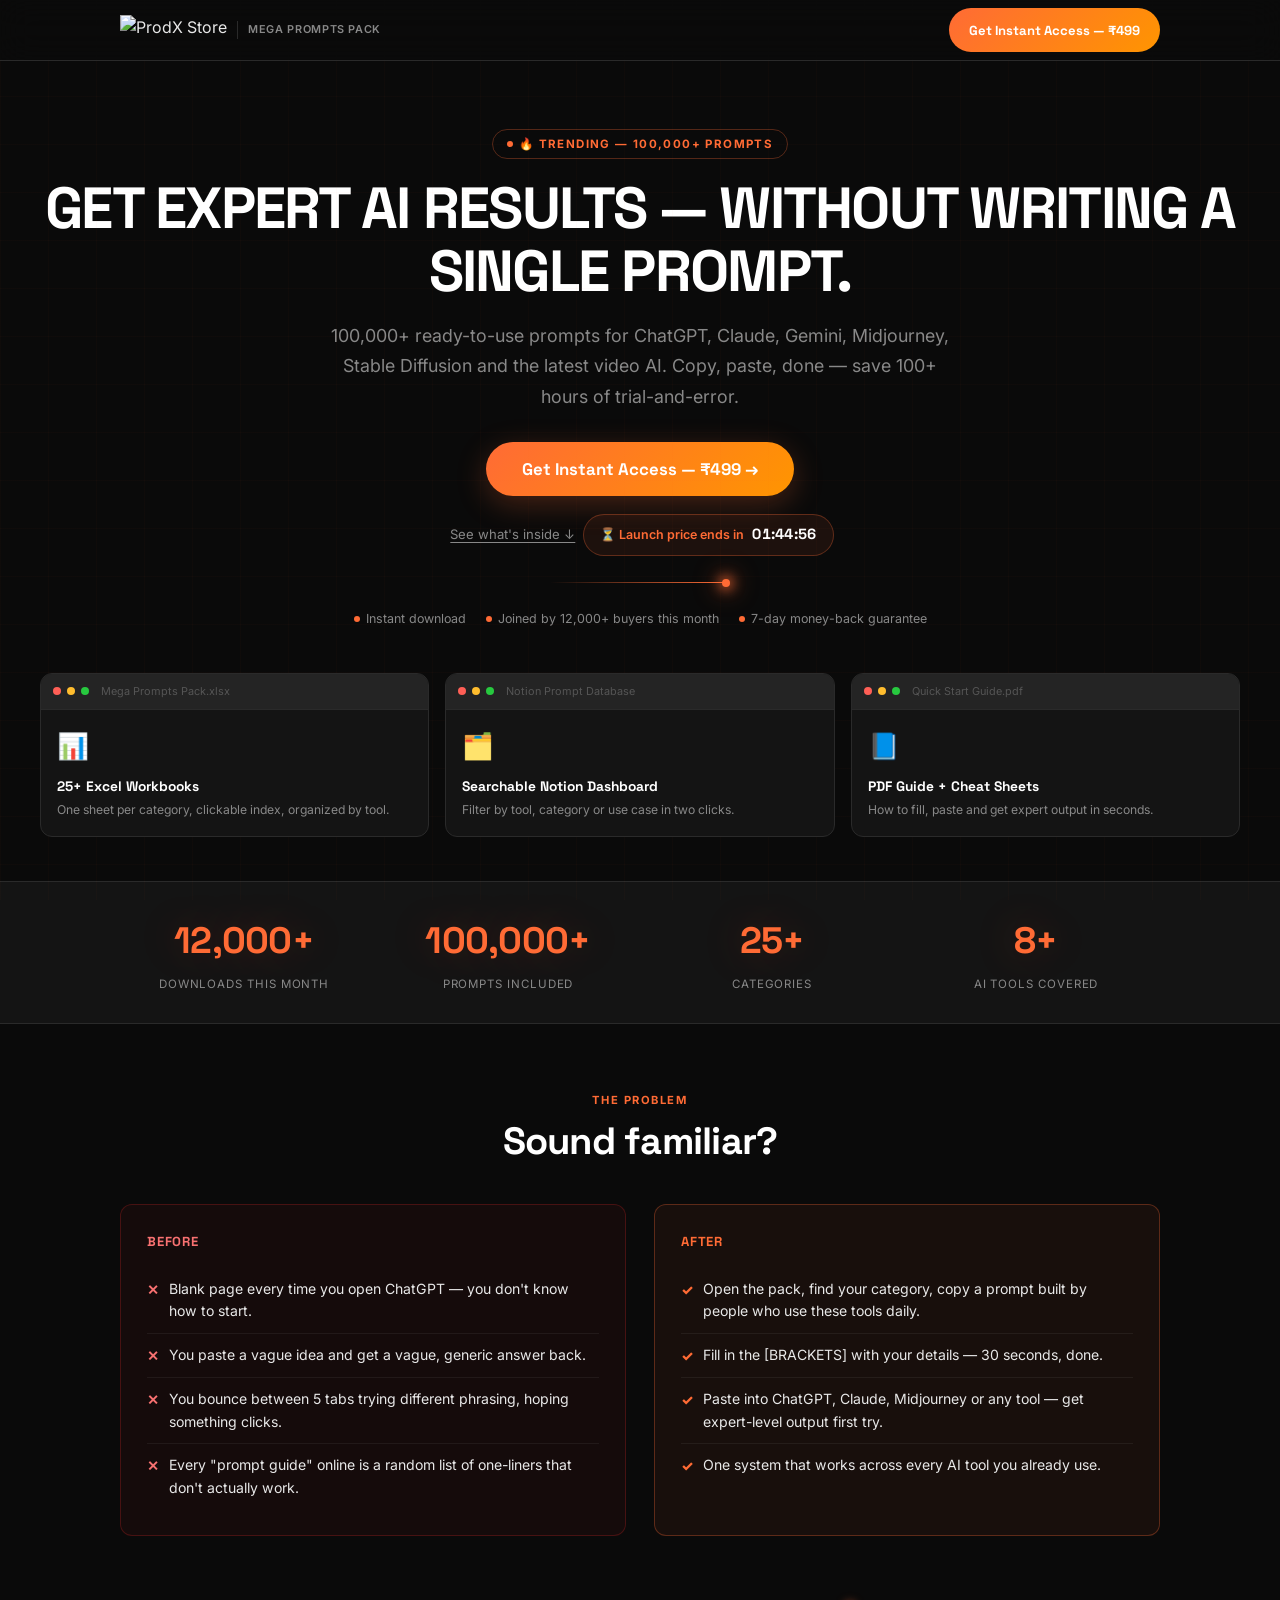
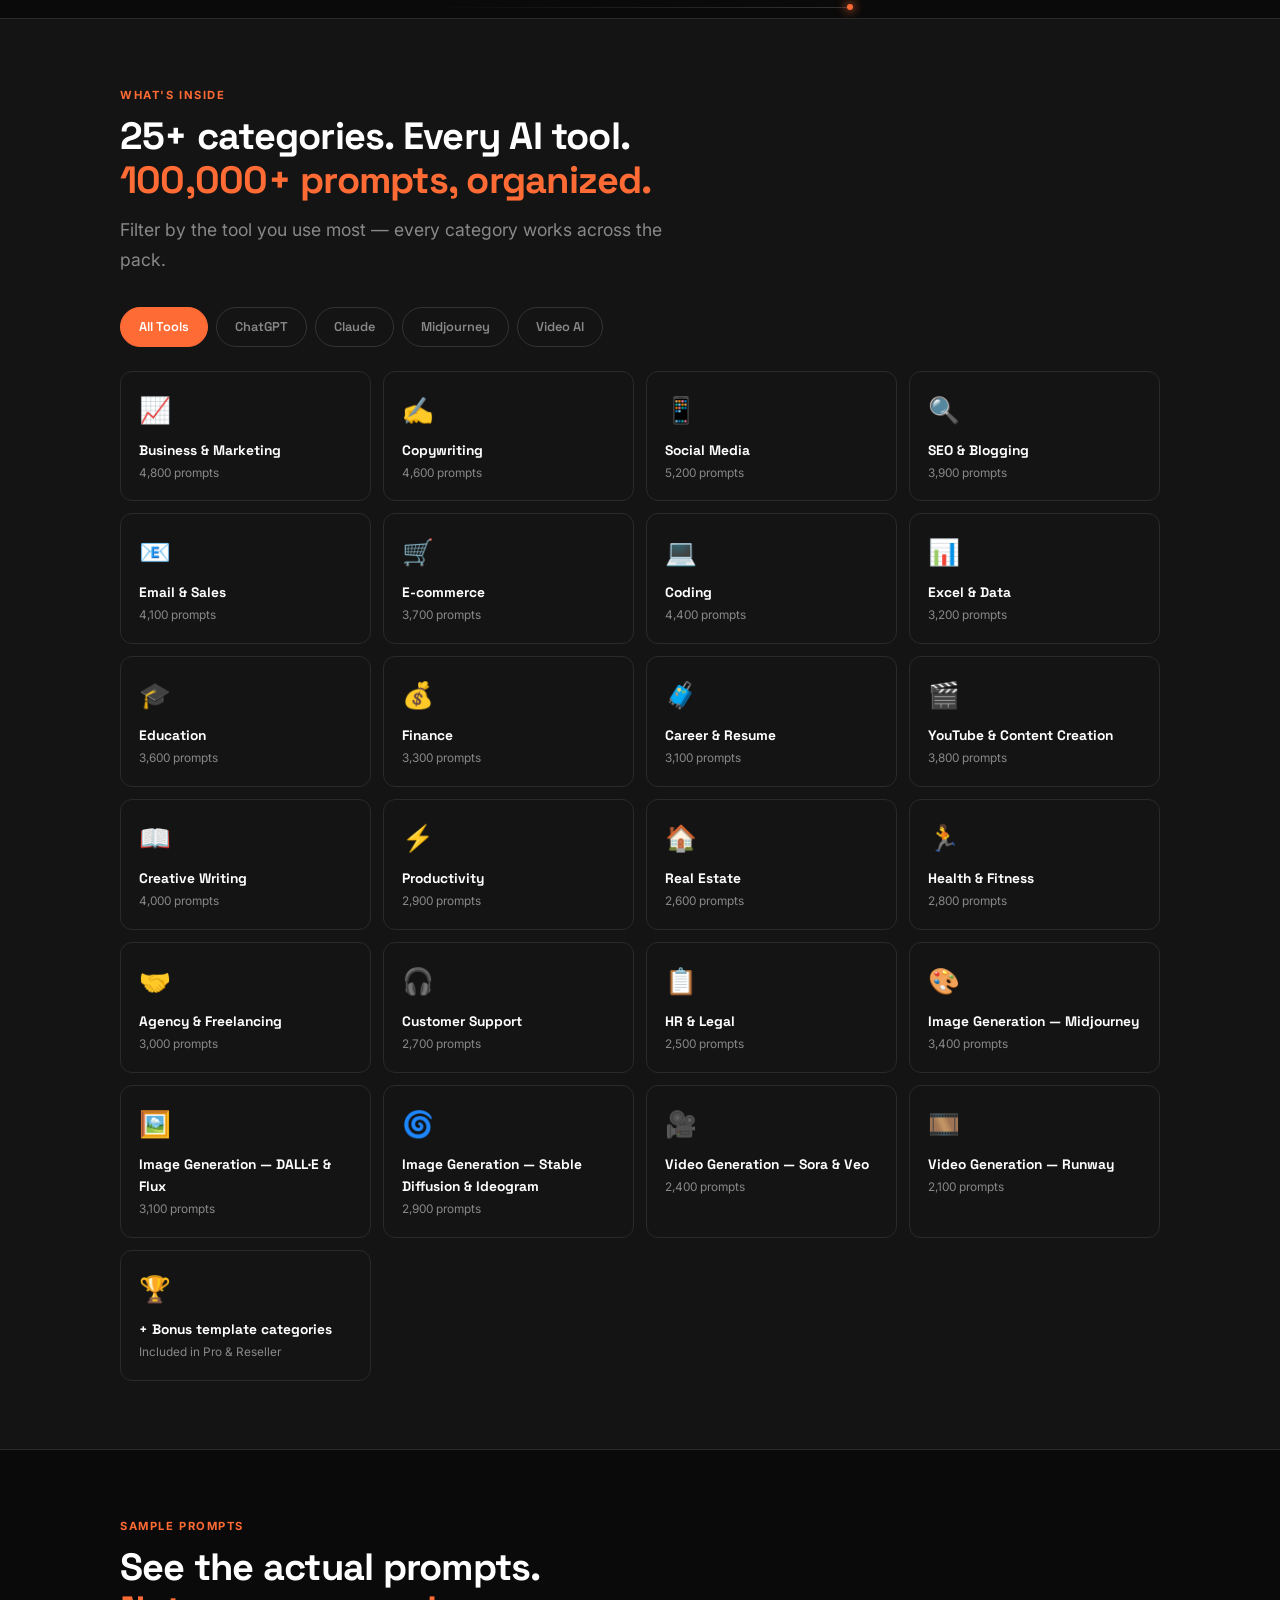
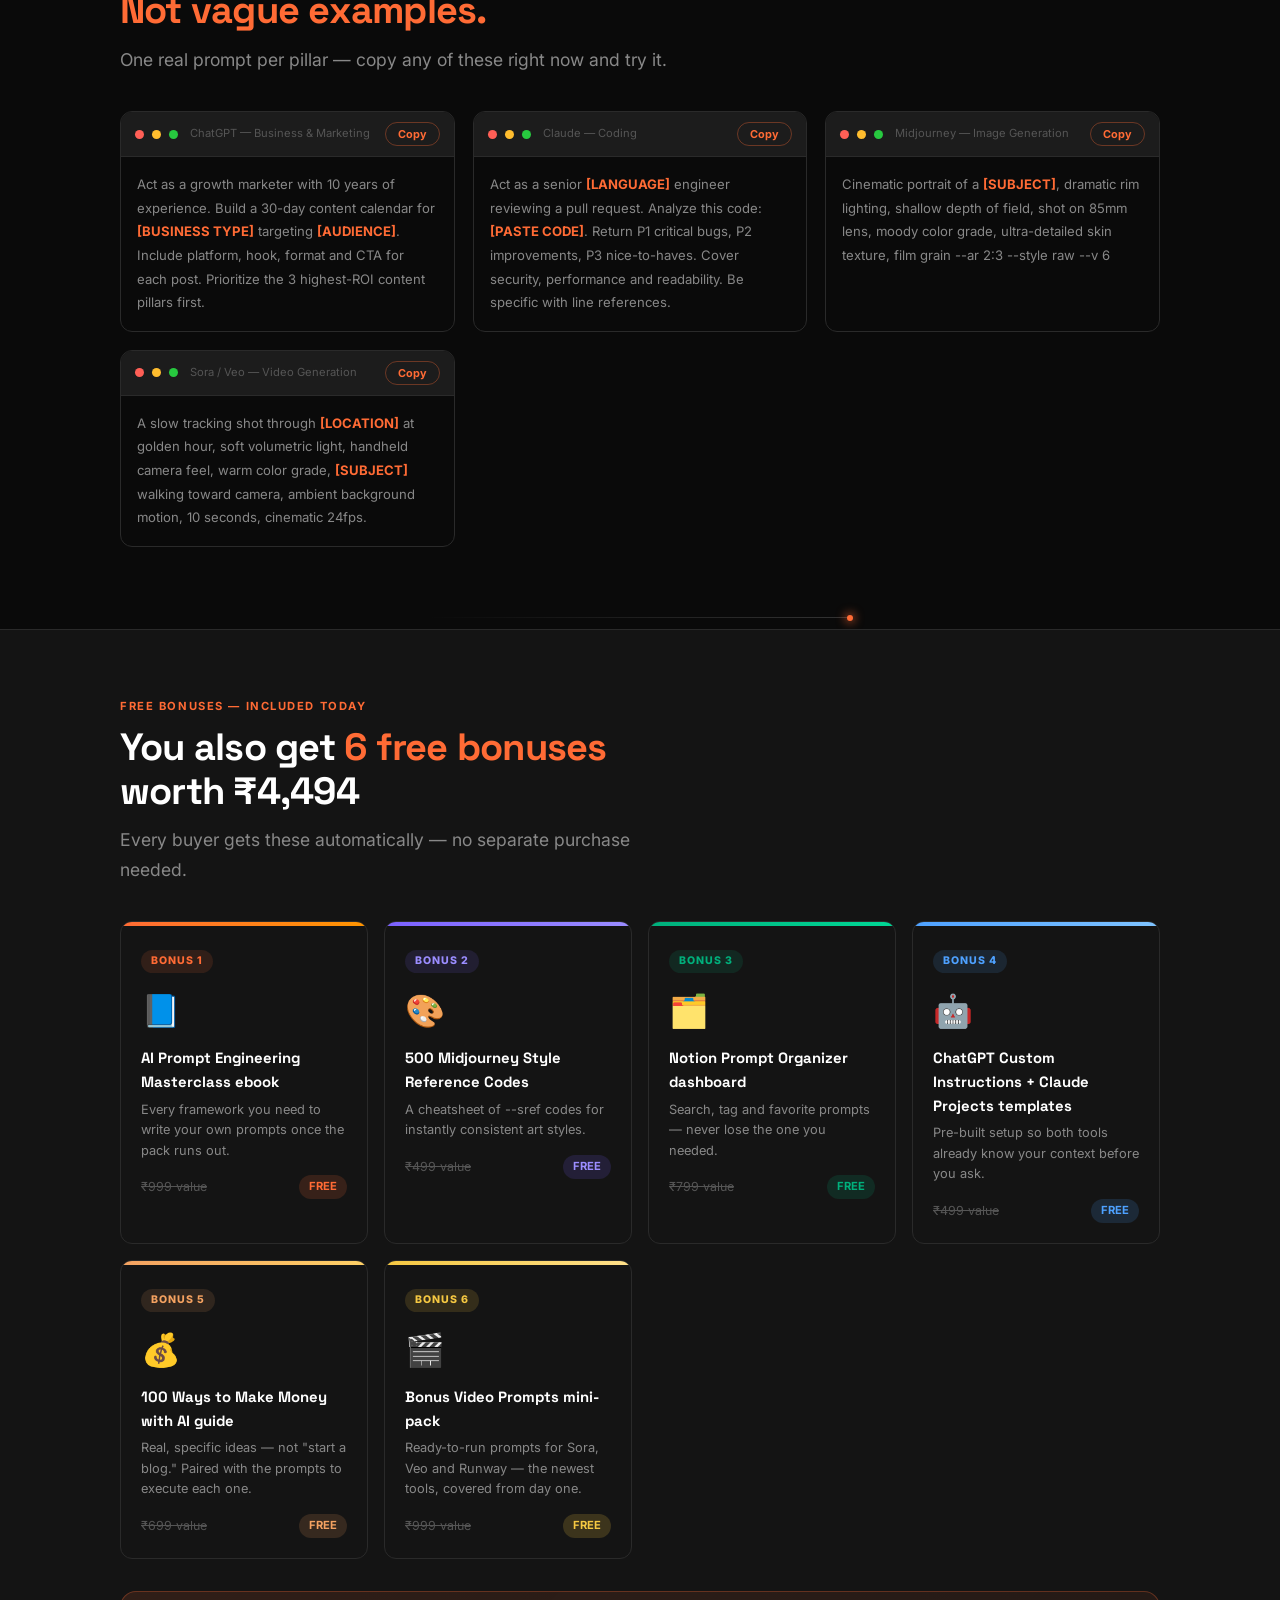
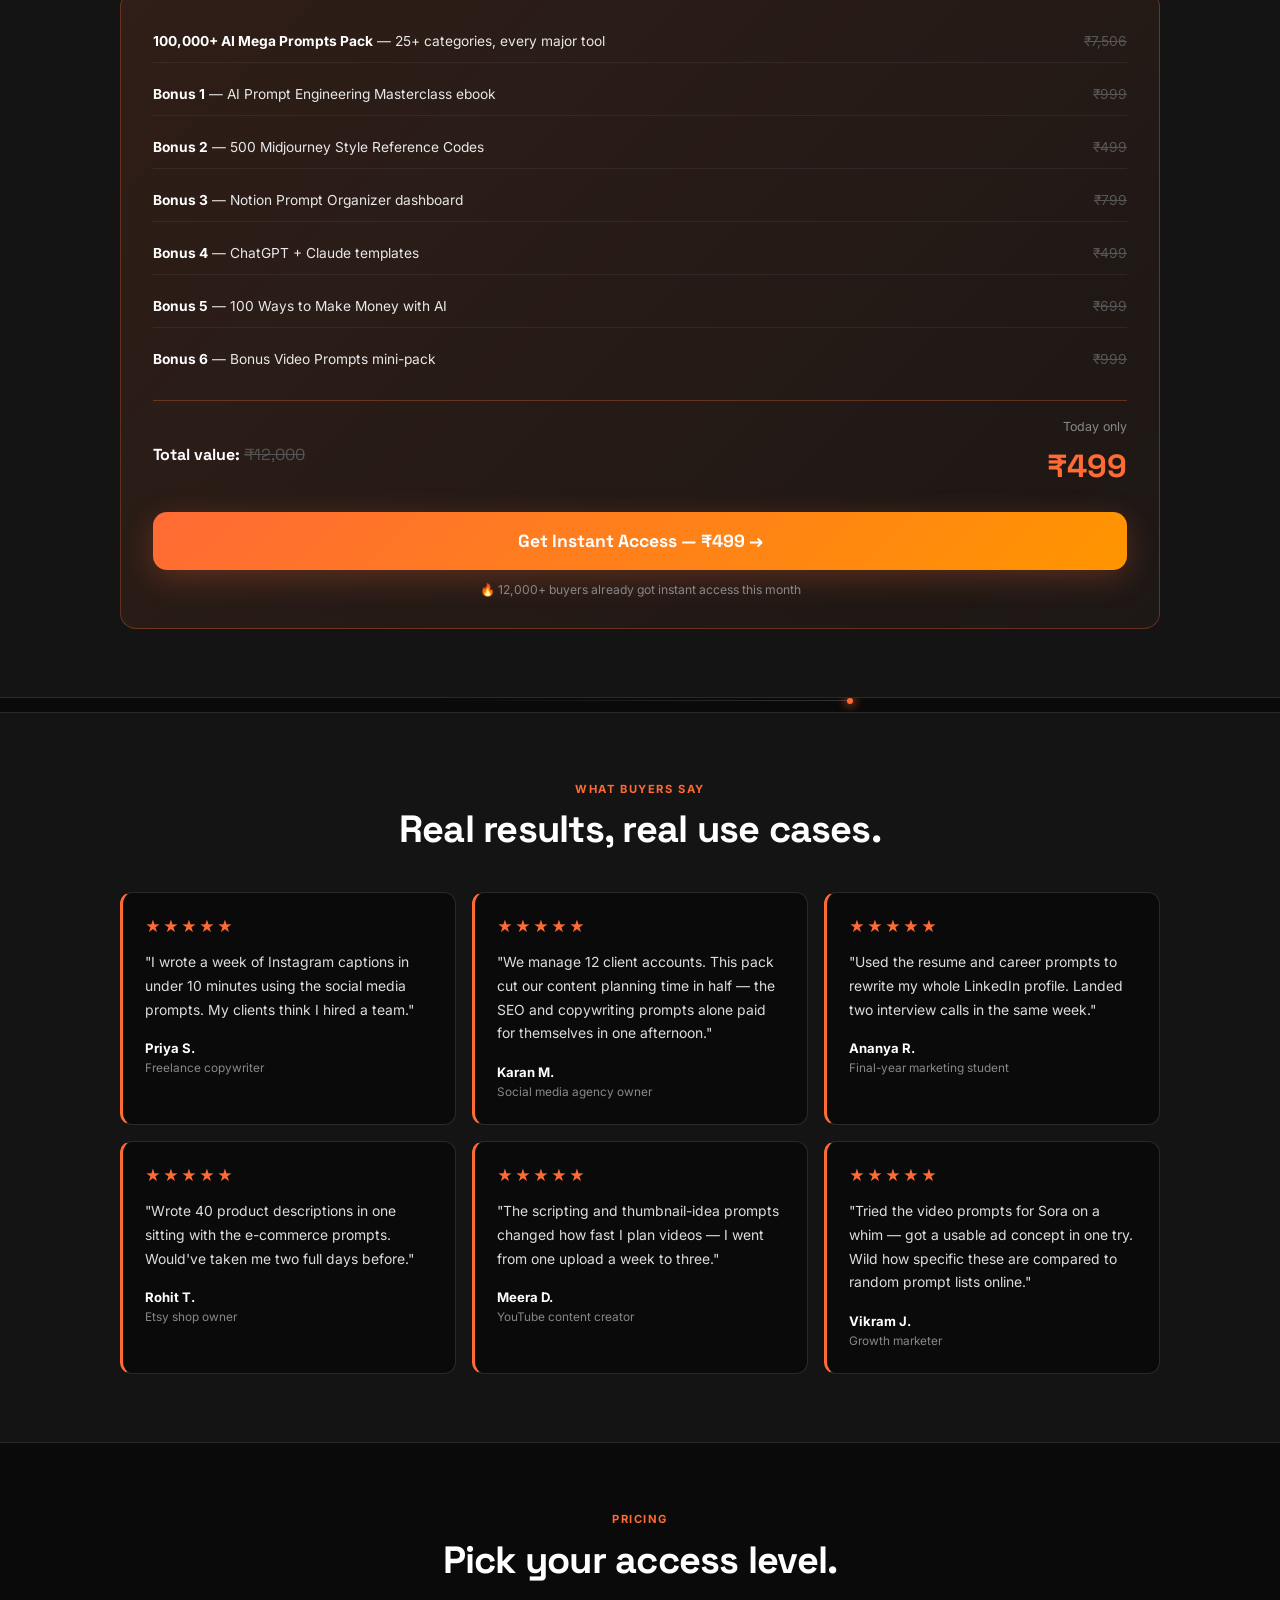
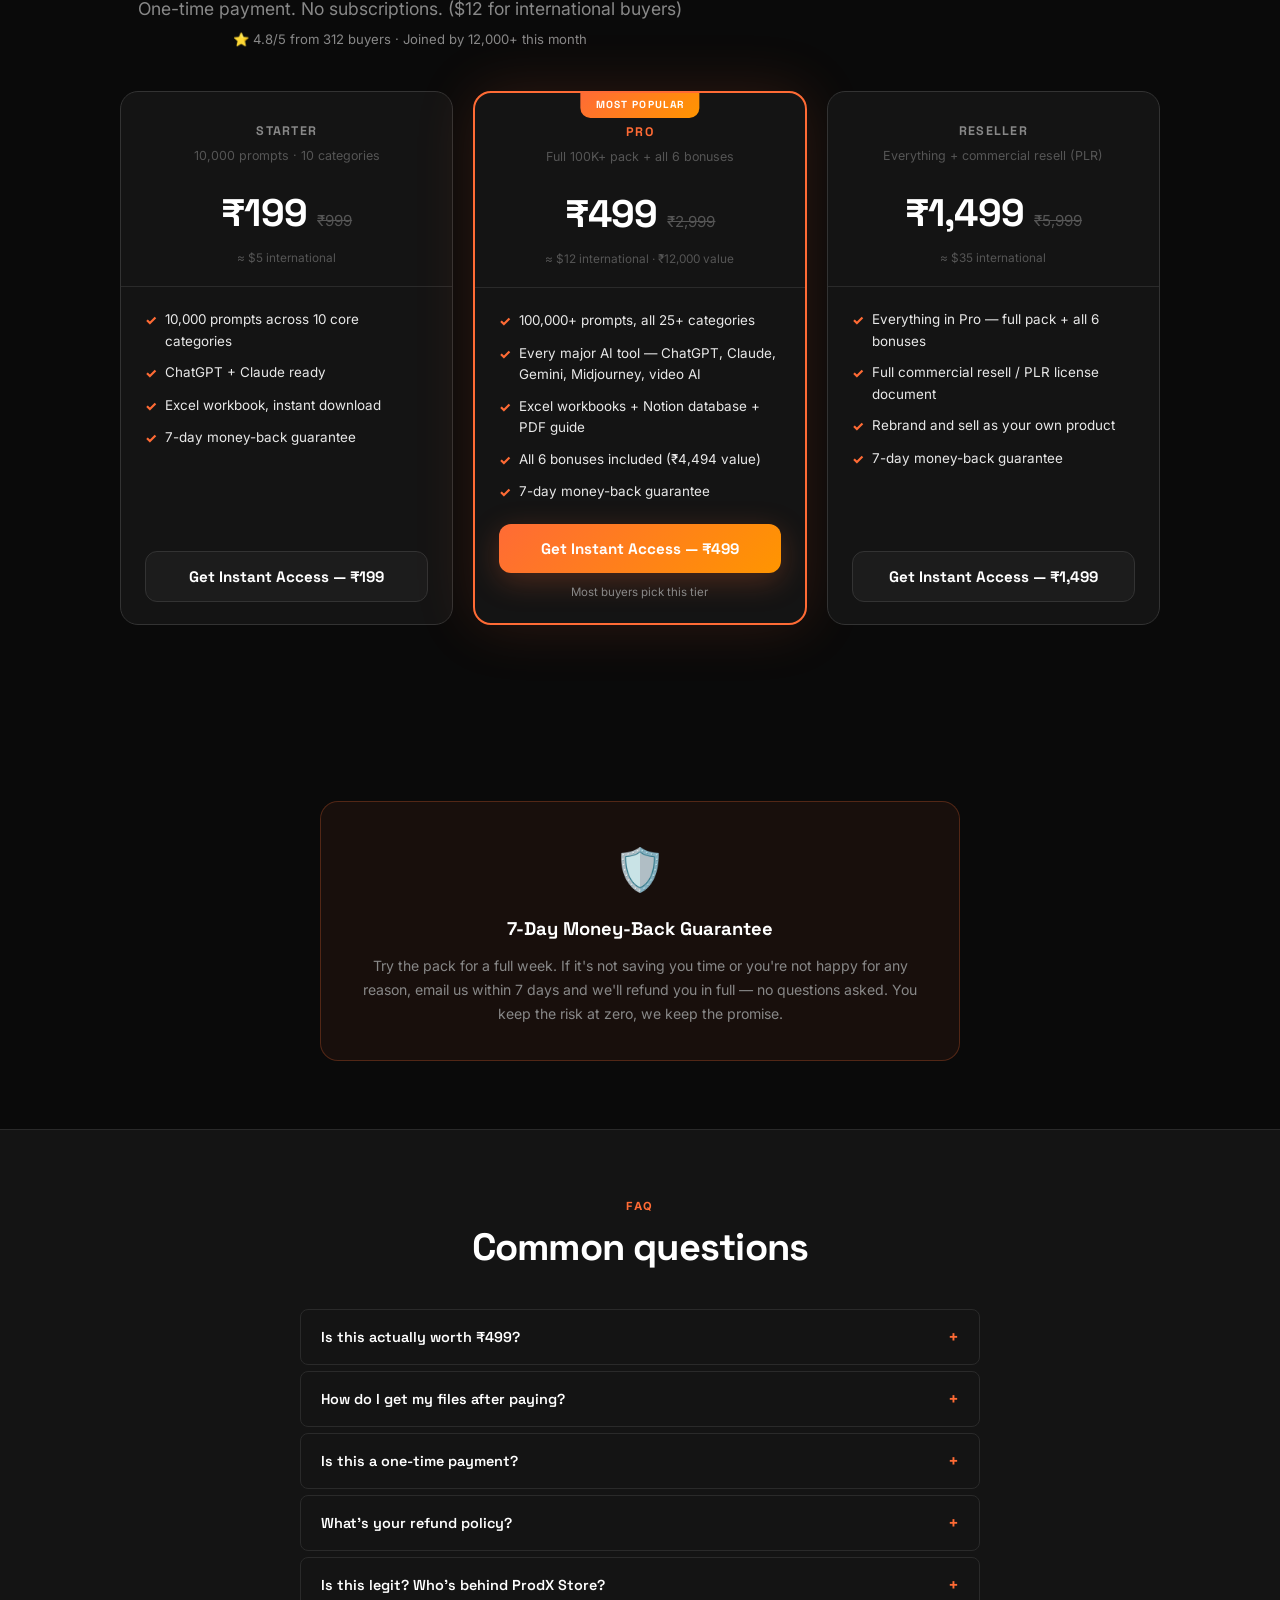
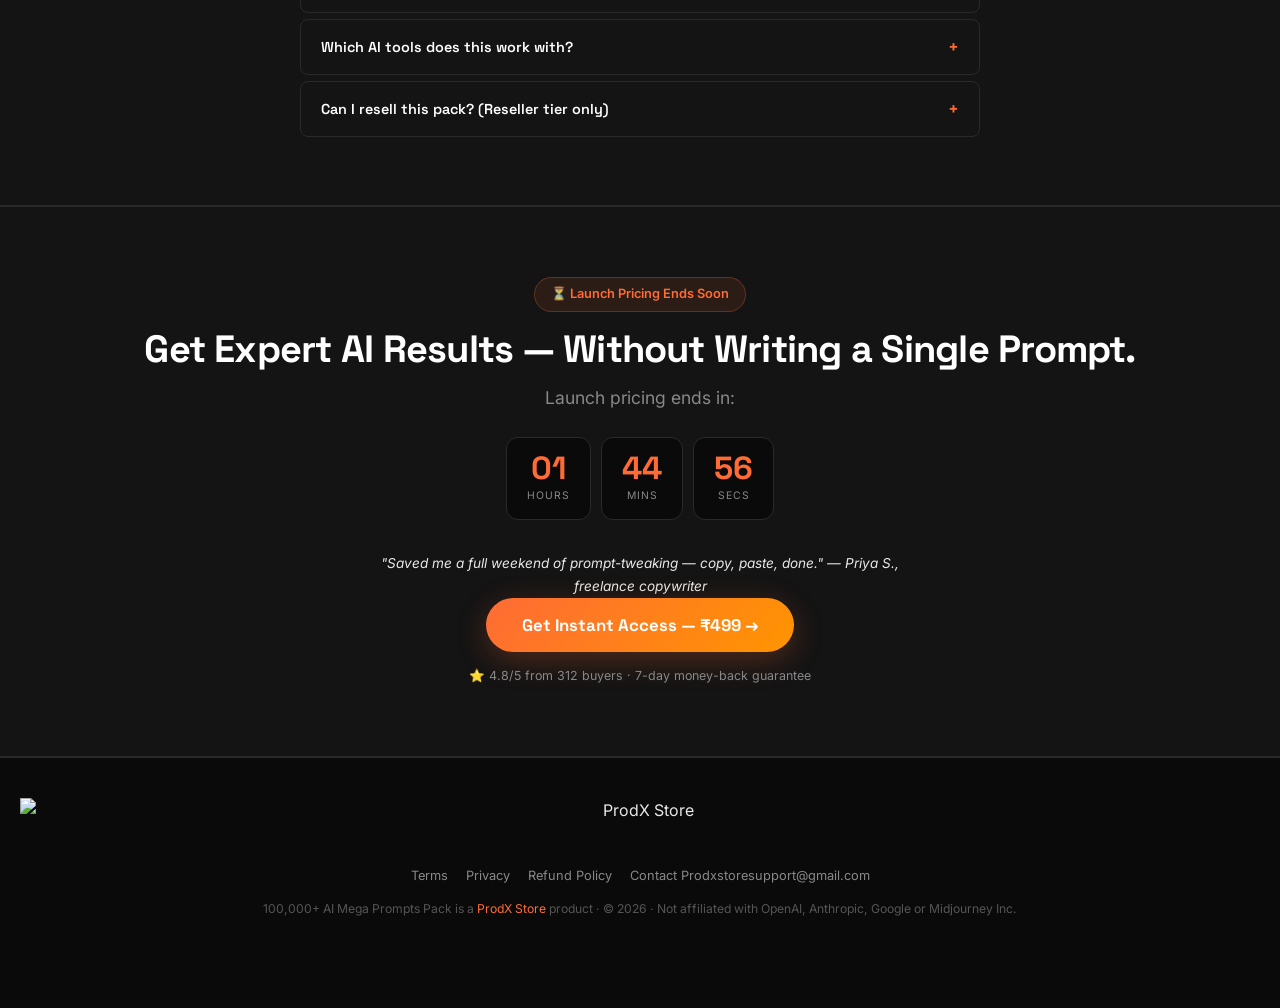
==== mega-pack/index.html @ 18a43d63 "Prmpts Pack updated" ====
<!DOCTYPE html>
<html lang="en">
<head>
<meta charset="UTF-8"/>
<meta name="viewport" content="width=device-width,initial-scale=1.0"/>
<title>100,000+ AI Prompts Pack — ChatGPT, Claude & Midjourney Prompts | ProdX Store</title>
<meta name="description" content="100,000+ ready-to-use AI prompts for ChatGPT, Claude, Gemini, Midjourney, Stable Diffusion, Sora, Veo & more. 25+ categories + 6 free bonuses, ₹12,000 value — today ₹499."/>
<link rel="canonical" href="https://prodxstore.com/mega-pack/"/>

<!-- Open Graph -->
<meta property="og:type" content="product"/>
<meta property="og:title" content="100,000+ AI Prompts Pack — ChatGPT, Claude & Midjourney Prompts"/>
<meta property="og:description" content="Stop writing prompts from scratch. 100,000+ ready-to-use prompts across 25+ categories for every major AI tool. ₹12,000 value — today ₹499."/>
<meta property="og:image" content="../assets/og-image.png"/>
<meta property="og:url" content="https://prodxstore.com/mega-pack/"/>

<!-- Twitter -->
<meta name="twitter:card" content="summary_large_image"/>
<meta name="twitter:title" content="100,000+ AI Prompts Pack — ChatGPT, Claude & Midjourney Prompts"/>
<meta name="twitter:description" content="100,000+ ready-to-use AI prompts across 25+ categories. Excel + Notion + PDF. ₹12,000 value — today ₹499."/>
<meta name="twitter:image" content="../assets/og-image.png"/>

<link rel="icon" type="image/png" href="../favicon-32.png"/>
<link rel="apple-touch-icon" href="../icon-192.png"/>

<link rel="preconnect" href="https://fonts.googleapis.com"/>
<link rel="preconnect" href="https://fonts.gstatic.com" crossorigin/>
<link href="https://fonts.googleapis.com/css2?family=Space+Grotesk:wght@400;500;600;700;800&family=Inter:wght@300;400;500;600&display=swap" rel="stylesheet"/>
<link rel="stylesheet" href="styles.css"/>
<script src="https://checkout.razorpay.com/v1/checkout.js" defer></script>

<!-- META_PIXEL_CODE — paste Meta Pixel base code here -->

<script type="application/ld+json">
{
  "@context": "https://schema.org",
  "@type": "Product",
  "name": "100,000+ AI Mega Prompts Pack",
  "description": "100,000+ ready-to-use AI prompts for ChatGPT, Claude, Gemini, Midjourney, DALL·E, Stable Diffusion, Ideogram and video AI tools across 25+ categories. Delivered as Excel workbooks, Notion database and PDF guide.",
  "brand": { "@type": "Brand", "name": "ProdX Store" },
  "image": "https://prodxstore.com/assets/og-image.png",
  "offers": {
    "@type": "AggregateOffer",
    "priceCurrency": "INR",
    "lowPrice": "199",
    "highPrice": "1499",
    "offerCount": "3",
    "availability": "https://schema.org/InStock"
  },
  "aggregateRating": {
    "@type": "AggregateRating",
    "ratingValue": "4.8",
    "reviewCount": "312"
  }
}
</script>
</head>
<body>

<!-- ═══════════════════ NAVBAR ═══════════════════ -->
<nav>
  <div class="nav-in">
    <a href="../" aria-label="ProdX Store home" style="display:flex;align-items:center;gap:10px">
      <img src="../assets/logo-nav.png" alt="ProdX Store" style="height:30px;width:auto"/>
      <span style="font-size:.68rem;color:#888;font-weight:600;letter-spacing:.06em;border-left:1px solid #2A2A2A;padding-left:10px;text-transform:uppercase">Mega Prompts Pack</span>
    </a>
    <button class="nav-cta" onclick="goTo('pricing')">Get Instant Access — ₹499</button>
  </div>
</nav>

<!-- ═══════════════════ HERO ═══════════════════ -->
<header class="hero">
  <div class="eyebrow">🔥 Trending — 100,000+ Prompts</div>
  <h1 class="hero-h1">Get Expert AI Results — Without Writing a Single Prompt.</h1>
  <p class="hero-sub">100,000+ ready-to-use prompts for ChatGPT, Claude, Gemini, Midjourney, Stable Diffusion and the latest video AI. Copy, paste, done — save 100+ hours of trial-and-error.</p>
  <div class="hero-ctas">
    <button class="btn btn-primary" onclick="goTo('pricing')">Get Instant Access — ₹499 →</button>
  </div>
  <a href="#inside" class="hero-see-inside" onclick="goTo('inside');return false;">See what's inside ↓</a>
  <div class="hero-timer">
    <span class="hero-timer-label" id="hero-timer-label">⏳ Launch price ends in</span>
    <span class="hero-timer-clock"><span id="ht-h">01</span>:<span id="ht-m">45</span>:<span id="ht-s">00</span></span>
  </div>
  <div class="brand-rule"><span class="dot"></span></div>
  <div class="trust-row">
    <div class="trust-item"><div class="trust-dot"></div>Instant download</div>
    <div class="trust-item"><div class="trust-dot"></div>Joined by 12,000+ buyers this month</div>
    <div class="trust-item"><div class="trust-dot"></div>7-day money-back guarantee</div>
  </div>

  <div class="wrap">
    <div class="mockup-strip">
      <div class="mockup-card reveal">
        <div class="mockup-bar">
          <div class="mockup-dot" style="background:#FF5F56"></div>
          <div class="mockup-dot" style="background:#FFBD2E"></div>
          <div class="mockup-dot" style="background:#27C93F"></div>
          <span>Mega Prompts Pack.xlsx</span>
        </div>
        <div class="mockup-body">
          <div class="mockup-icon">📊</div>
          <div class="mockup-title">25+ Excel Workbooks</div>
          <div class="mockup-desc">One sheet per category, clickable index, organized by tool.</div>
        </div>
      </div>
      <div class="mockup-card reveal">
        <div class="mockup-bar">
          <div class="mockup-dot" style="background:#FF5F56"></div>
          <div class="mockup-dot" style="background:#FFBD2E"></div>
          <div class="mockup-dot" style="background:#27C93F"></div>
          <span>Notion Prompt Database</span>
        </div>
        <div class="mockup-body">
          <div class="mockup-icon">🗂️</div>
          <div class="mockup-title">Searchable Notion Dashboard</div>
          <div class="mockup-desc">Filter by tool, category or use case in two clicks.</div>
        </div>
      </div>
      <div class="mockup-card reveal">
        <div class="mockup-bar">
          <div class="mockup-dot" style="background:#FF5F56"></div>
          <div class="mockup-dot" style="background:#FFBD2E"></div>
          <div class="mockup-dot" style="background:#27C93F"></div>
          <span>Quick Start Guide.pdf</span>
        </div>
        <div class="mockup-body">
          <div class="mockup-icon">📘</div>
          <div class="mockup-title">PDF Guide + Cheat Sheets</div>
          <div class="mockup-desc">How to fill, paste and get expert output in seconds.</div>
        </div>
      </div>
    </div>
  </div>
</header>

<!-- ═══════════════════ SOCIAL PROOF BAR ═══════════════════ -->
<div class="proof-bar">
  <div class="wrap">
    <div class="proof-grid">
      <div class="reveal"><div class="proof-num" data-count="12000" data-suffix="+">0</div><div class="proof-label">Downloads this month</div></div>
      <div class="reveal"><div class="proof-num" data-count="100000" data-suffix="+">0</div><div class="proof-label">Prompts included</div></div>
      <div class="reveal"><div class="proof-num" data-count="25" data-suffix="+">0</div><div class="proof-label">Categories</div></div>
      <div class="reveal"><div class="proof-num" data-count="8" data-suffix="+">0</div><div class="proof-label">AI tools covered</div></div>
    </div>
  </div>
</div>

<!-- ═══════════════════ PAIN → PROMISE ═══════════════════ -->
<section class="section">
  <div class="wrap">
    <div class="sec-label sec-center" style="text-align:center">The Problem</div>
    <h2 class="h2 sec-center" style="text-align:center">Sound familiar?</h2>
    <div class="pp-cols">
      <div class="pp-col pain reveal">
        <div class="pp-col-label">Before</div>
        <div class="pp-item">Blank page every time you open ChatGPT — you don't know how to start.</div>
        <div class="pp-item">You paste a vague idea and get a vague, generic answer back.</div>
        <div class="pp-item">You bounce between 5 tabs trying different phrasing, hoping something clicks.</div>
        <div class="pp-item">Every "prompt guide" online is a random list of one-liners that don't actually work.</div>
      </div>
      <div class="pp-col promise reveal">
        <div class="pp-col-label">After</div>
        <div class="pp-item">Open the pack, find your category, copy a prompt built by people who use these tools daily.</div>
        <div class="pp-item">Fill in the [BRACKETS] with your details — 30 seconds, done.</div>
        <div class="pp-item">Paste into ChatGPT, Claude, Midjourney or any tool — get expert-level output first try.</div>
        <div class="pp-item">One system that works across every AI tool you already use.</div>
      </div>
    </div>
  </div>
</section>

<div class="section-divider"><span class="dot"></span></div>

<!-- ═══════════════════ WHAT'S INSIDE ═══════════════════ -->
<section class="section section-dark" id="inside">
  <div class="wrap">
    <div class="sec-label">What's Inside</div>
    <h2 class="h2">25+ categories. Every AI tool.<br/><span class="or">100,000+ prompts, organized.</span></h2>
    <p class="sub">Filter by the tool you use most — every category works across the pack.</p>

    <div class="filter-pills" role="tablist" aria-label="Filter categories by AI tool">
      <button class="filter-pill active" data-tool="all">All Tools</button>
      <button class="filter-pill" data-tool="chatgpt">ChatGPT</button>
      <button class="filter-pill" data-tool="claude">Claude</button>
      <button class="filter-pill" data-tool="midjourney">Midjourney</button>
      <button class="filter-pill" data-tool="video">Video AI</button>
    </div>

    <div class="cat-grid">
      <div class="cat-card reveal" data-tools="chatgpt,claude"><div class="cat-icon">📈</div><div class="cat-name">Business &amp; Marketing</div><div class="cat-count">4,800 prompts</div></div>
      <div class="cat-card reveal" data-tools="chatgpt,claude"><div class="cat-icon">✍️</div><div class="cat-name">Copywriting</div><div class="cat-count">4,600 prompts</div></div>
      <div class="cat-card reveal" data-tools="chatgpt,claude"><div class="cat-icon">📱</div><div class="cat-name">Social Media</div><div class="cat-count">5,200 prompts</div></div>
      <div class="cat-card reveal" data-tools="chatgpt,claude"><div class="cat-icon">🔍</div><div class="cat-name">SEO &amp; Blogging</div><div class="cat-count">3,900 prompts</div></div>
      <div class="cat-card reveal" data-tools="chatgpt,claude"><div class="cat-icon">📧</div><div class="cat-name">Email &amp; Sales</div><div class="cat-count">4,100 prompts</div></div>
      <div class="cat-card reveal" data-tools="chatgpt,claude"><div class="cat-icon">🛒</div><div class="cat-name">E-commerce</div><div class="cat-count">3,700 prompts</div></div>
      <div class="cat-card reveal" data-tools="chatgpt,claude"><div class="cat-icon">💻</div><div class="cat-name">Coding</div><div class="cat-count">4,400 prompts</div></div>
      <div class="cat-card reveal" data-tools="chatgpt,claude"><div class="cat-icon">📊</div><div class="cat-name">Excel &amp; Data</div><div class="cat-count">3,200 prompts</div></div>
      <div class="cat-card reveal" data-tools="chatgpt,claude"><div class="cat-icon">🎓</div><div class="cat-name">Education</div><div class="cat-count">3,600 prompts</div></div>
      <div class="cat-card reveal" data-tools="chatgpt,claude"><div class="cat-icon">💰</div><div class="cat-name">Finance</div><div class="cat-count">3,300 prompts</div></div>
      <div class="cat-card reveal" data-tools="chatgpt,claude"><div class="cat-icon">🧳</div><div class="cat-name">Career &amp; Resume</div><div class="cat-count">3,100 prompts</div></div>
      <div class="cat-card reveal" data-tools="chatgpt,claude,video"><div class="cat-icon">🎬</div><div class="cat-name">YouTube &amp; Content Creation</div><div class="cat-count">3,800 prompts</div></div>
      <div class="cat-card reveal" data-tools="chatgpt,claude"><div class="cat-icon">📖</div><div class="cat-name">Creative Writing</div><div class="cat-count">4,000 prompts</div></div>
      <div class="cat-card reveal" data-tools="chatgpt,claude"><div class="cat-icon">⚡</div><div class="cat-name">Productivity</div><div class="cat-count">2,900 prompts</div></div>
      <div class="cat-card reveal" data-tools="chatgpt,claude"><div class="cat-icon">🏠</div><div class="cat-name">Real Estate</div><div class="cat-count">2,600 prompts</div></div>
      <div class="cat-card reveal" data-tools="chatgpt,claude"><div class="cat-icon">🏃</div><div class="cat-name">Health &amp; Fitness</div><div class="cat-count">2,800 prompts</div></div>
      <div class="cat-card reveal" data-tools="chatgpt,claude"><div class="cat-icon">🤝</div><div class="cat-name">Agency &amp; Freelancing</div><div class="cat-count">3,000 prompts</div></div>
      <div class="cat-card reveal" data-tools="chatgpt,claude"><div class="cat-icon">🎧</div><div class="cat-name">Customer Support</div><div class="cat-count">2,700 prompts</div></div>
      <div class="cat-card reveal" data-tools="chatgpt,claude"><div class="cat-icon">📋</div><div class="cat-name">HR &amp; Legal</div><div class="cat-count">2,500 prompts</div></div>
      <div class="cat-card reveal" data-tools="midjourney"><div class="cat-icon">🎨</div><div class="cat-name">Image Generation — Midjourney</div><div class="cat-count">3,400 prompts</div></div>
      <div class="cat-card reveal" data-tools="midjourney"><div class="cat-icon">🖼️</div><div class="cat-name">Image Generation — DALL·E &amp; Flux</div><div class="cat-count">3,100 prompts</div></div>
      <div class="cat-card reveal" data-tools="midjourney"><div class="cat-icon">🌀</div><div class="cat-name">Image Generation — Stable Diffusion &amp; Ideogram</div><div class="cat-count">2,900 prompts</div></div>
      <div class="cat-card reveal" data-tools="video"><div class="cat-icon">🎥</div><div class="cat-name">Video Generation — Sora &amp; Veo</div><div class="cat-count">2,400 prompts</div></div>
      <div class="cat-card reveal" data-tools="video"><div class="cat-icon">🎞️</div><div class="cat-name">Video Generation — Runway</div><div class="cat-count">2,100 prompts</div></div>
      <div class="cat-card reveal" data-tools="chatgpt,claude"><div class="cat-icon">🏆</div><div class="cat-name">+ Bonus template categories</div><div class="cat-count">Included in Pro &amp; Reseller</div></div>
    </div>
  </div>
</section>

<!-- ═══════════════════ SAMPLE PROMPTS ═══════════════════ -->
<section class="section">
  <div class="wrap">
    <div class="sec-label">Sample Prompts</div>
    <h2 class="h2">See the actual prompts.<br/><span class="or">Not vague examples.</span></h2>
    <p class="sub">One real prompt per pillar — copy any of these right now and try it.</p>

    <div class="code-grid">
      <div class="code-card reveal">
        <div class="code-head">
          <div class="code-dot" style="background:#FF5F56"></div>
          <div class="code-dot" style="background:#FFBD2E"></div>
          <div class="code-dot" style="background:#27C93F"></div>
          <span class="code-label">ChatGPT — Business &amp; Marketing</span>
          <button class="copy-btn">Copy</button>
        </div>
        <div class="code-body">Act as a growth marketer with 10 years of experience. Build a 30-day content calendar for <span class="code-var">[BUSINESS TYPE]</span> targeting <span class="code-var">[AUDIENCE]</span>. Include platform, hook, format and CTA for each post. Prioritize the 3 highest-ROI content pillars first.</div>
      </div>

      <div class="code-card reveal">
        <div class="code-head">
          <div class="code-dot" style="background:#FF5F56"></div>
          <div class="code-dot" style="background:#FFBD2E"></div>
          <div class="code-dot" style="background:#27C93F"></div>
          <span class="code-label">Claude — Coding</span>
          <button class="copy-btn">Copy</button>
        </div>
        <div class="code-body">Act as a senior <span class="code-var">[LANGUAGE]</span> engineer reviewing a pull request. Analyze this code: <span class="code-var">[PASTE CODE]</span>. Return P1 critical bugs, P2 improvements, P3 nice-to-haves. Cover security, performance and readability. Be specific with line references.</div>
      </div>

      <div class="code-card reveal">
        <div class="code-head">
          <div class="code-dot" style="background:#FF5F56"></div>
          <div class="code-dot" style="background:#FFBD2E"></div>
          <div class="code-dot" style="background:#27C93F"></div>
          <span class="code-label">Midjourney — Image Generation</span>
          <button class="copy-btn">Copy</button>
        </div>
        <div class="code-body">Cinematic portrait of a <span class="code-var">[SUBJECT]</span>, dramatic rim lighting, shallow depth of field, shot on 85mm lens, moody color grade, ultra-detailed skin texture, film grain --ar 2:3 --style raw --v 6</div>
      </div>

      <div class="code-card reveal">
        <div class="code-head">
          <div class="code-dot" style="background:#FF5F56"></div>
          <div class="code-dot" style="background:#FFBD2E"></div>
          <div class="code-dot" style="background:#27C93F"></div>
          <span class="code-label">Sora / Veo — Video Generation</span>
          <button class="copy-btn">Copy</button>
        </div>
        <div class="code-body">A slow tracking shot through <span class="code-var">[LOCATION]</span> at golden hour, soft volumetric light, handheld camera feel, warm color grade, <span class="code-var">[SUBJECT]</span> walking toward camera, ambient background motion, 10 seconds, cinematic 24fps.</div>
      </div>
    </div>
  </div>
</section>

<div class="section-divider"><span class="dot"></span></div>

<!-- ═══════════════════ BONUS VALUE STACK ═══════════════════ -->
<section class="section section-dark">
  <div class="wrap">
    <div class="sec-label">Free Bonuses — Included Today</div>
    <h2 class="h2">You also get <span class="or">6 free bonuses</span><br/>worth ₹4,494</h2>
    <p class="sub">Every buyer gets these automatically — no separate purchase needed.</p>

    <div class="bonus-grid">
      <div class="bonus-card reveal">
        <div class="bonus-top" style="background:linear-gradient(90deg,#FF6B35,#FF9500)"></div>
        <div class="bonus-body">
          <div class="bonus-num" style="background:rgba(255,107,53,.12);color:var(--or)">BONUS 1</div>
          <div style="font-size:2rem;margin-bottom:10px">📘</div>
          <div class="bonus-title">AI Prompt Engineering Masterclass ebook</div>
          <div class="bonus-desc">Every framework you need to write your own prompts once the pack runs out.</div>
          <div class="bonus-foot"><span class="bonus-value">₹999 value</span><span class="bonus-free" style="background:rgba(255,107,53,.15);color:var(--or)">FREE</span></div>
        </div>
      </div>
      <div class="bonus-card reveal">
        <div class="bonus-top" style="background:linear-gradient(90deg,#7B61FF,#9B8DFF)"></div>
        <div class="bonus-body">
          <div class="bonus-num" style="background:rgba(123,97,255,.12);color:#9B8DFF">BONUS 2</div>
          <div style="font-size:2rem;margin-bottom:10px">🎨</div>
          <div class="bonus-title">500 Midjourney Style Reference Codes</div>
          <div class="bonus-desc">A cheatsheet of --sref codes for instantly consistent art styles.</div>
          <div class="bonus-foot"><span class="bonus-value">₹499 value</span><span class="bonus-free" style="background:rgba(123,97,255,.15);color:#9B8DFF">FREE</span></div>
        </div>
      </div>
      <div class="bonus-card reveal">
        <div class="bonus-top" style="background:linear-gradient(90deg,#00B07C,#00D896)"></div>
        <div class="bonus-body">
          <div class="bonus-num" style="background:rgba(0,176,124,.12);color:#00B07C">BONUS 3</div>
          <div style="font-size:2rem;margin-bottom:10px">🗂️</div>
          <div class="bonus-title">Notion Prompt Organizer dashboard</div>
          <div class="bonus-desc">Search, tag and favorite prompts — never lose the one you needed.</div>
          <div class="bonus-foot"><span class="bonus-value">₹799 value</span><span class="bonus-free" style="background:rgba(0,176,124,.15);color:#00B07C">FREE</span></div>
        </div>
      </div>
      <div class="bonus-card reveal">
        <div class="bonus-top" style="background:linear-gradient(90deg,#4EA1FF,#7FC4FF)"></div>
        <div class="bonus-body">
          <div class="bonus-num" style="background:rgba(78,161,255,.12);color:#4EA1FF">BONUS 4</div>
          <div style="font-size:2rem;margin-bottom:10px">🤖</div>
          <div class="bonus-title">ChatGPT Custom Instructions + Claude Projects templates</div>
          <div class="bonus-desc">Pre-built setup so both tools already know your context before you ask.</div>
          <div class="bonus-foot"><span class="bonus-value">₹499 value</span><span class="bonus-free" style="background:rgba(78,161,255,.15);color:#4EA1FF">FREE</span></div>
        </div>
      </div>
      <div class="bonus-card reveal">
        <div class="bonus-top" style="background:linear-gradient(90deg,#F4A261,#FFD166)"></div>
        <div class="bonus-body">
          <div class="bonus-num" style="background:rgba(244,162,97,.12);color:#F4A261">BONUS 5</div>
          <div style="font-size:2rem;margin-bottom:10px">💰</div>
          <div class="bonus-title">100 Ways to Make Money with AI guide</div>
          <div class="bonus-desc">Real, specific ideas — not "start a blog." Paired with the prompts to execute each one.</div>
          <div class="bonus-foot"><span class="bonus-value">₹699 value</span><span class="bonus-free" style="background:rgba(244,162,97,.15);color:#F4A261">FREE</span></div>
        </div>
      </div>
      <div class="bonus-card reveal">
        <div class="bonus-top" style="background:linear-gradient(90deg,#F5C842,#FFE08A)"></div>
        <div class="bonus-body">
          <div class="bonus-num" style="background:rgba(245,200,66,.14);color:#F5C842">BONUS 6</div>
          <div style="font-size:2rem;margin-bottom:10px">🎬</div>
          <div class="bonus-title">Bonus Video Prompts mini-pack</div>
          <div class="bonus-desc">Ready-to-run prompts for Sora, Veo and Runway — the newest tools, covered from day one.</div>
          <div class="bonus-foot"><span class="bonus-value">₹999 value</span><span class="bonus-free" style="background:rgba(245,200,66,.18);color:#F5C842">FREE</span></div>
        </div>
      </div>
    </div>

    <div class="value-box reveal">
      <div class="value-rows">
        <div class="value-row"><span class="value-label"><strong>100,000+ AI Mega Prompts Pack</strong> — 25+ categories, every major tool</span><span class="value-price">₹7,506</span></div>
        <div class="value-row"><span class="value-label"><strong>Bonus 1</strong> — AI Prompt Engineering Masterclass ebook</span><span class="value-price">₹999</span></div>
        <div class="value-row"><span class="value-label"><strong>Bonus 2</strong> — 500 Midjourney Style Reference Codes</span><span class="value-price">₹499</span></div>
        <div class="value-row"><span class="value-label"><strong>Bonus 3</strong> — Notion Prompt Organizer dashboard</span><span class="value-price">₹799</span></div>
        <div class="value-row"><span class="value-label"><strong>Bonus 4</strong> — ChatGPT + Claude templates</span><span class="value-price">₹499</span></div>
        <div class="value-row"><span class="value-label"><strong>Bonus 5</strong> — 100 Ways to Make Money with AI</span><span class="value-price">₹699</span></div>
        <div class="value-row"><span class="value-label"><strong>Bonus 6</strong> — Bonus Video Prompts mini-pack</span><span class="value-price">₹999</span></div>
      </div>
      <div class="value-total-row">
        <div class="value-total-label">Total value: <span style="text-decoration:line-through;color:var(--su);font-weight:400">₹12,000</span></div>
        <div><div style="text-align:right;font-size:.78rem;color:var(--mu);margin-bottom:4px">Today only</div><div class="value-total-price">₹499</div></div>
      </div>
      <button class="btn btn-primary btn-full" style="margin-top:20px" onclick="goTo('pricing')">Get Instant Access — ₹499 →</button>
      <p style="text-align:center;font-size:.76rem;color:var(--mu);margin-top:10px">🔥 12,000+ buyers already got instant access this month</p>
    </div>
  </div>
</section>

<div class="section-divider"><span class="dot"></span></div>

<!-- PLACEHOLDER TESTIMONIALS — replace with real customer feedback before scaling ads -->
<section class="section section-dark">
  <div class="wrap">
    <div class="sec-label sec-center" style="text-align:center">What Buyers Say</div>
    <h2 class="h2 sec-center" style="text-align:center">Real results, real use cases.</h2>
    <div class="testi-grid">
      <div class="testi-card reveal" data-placeholder="true">
        <div class="stars">★★★★★</div>
        <p class="testi-text">"I wrote a week of Instagram captions in under 10 minutes using the social media prompts. My clients think I hired a team."</p>
        <div class="testi-name">Priya S.</div>
        <div class="testi-role">Freelance copywriter</div>
      </div>
      <div class="testi-card reveal" data-placeholder="true">
        <div class="stars">★★★★★</div>
        <p class="testi-text">"We manage 12 client accounts. This pack cut our content planning time in half — the SEO and copywriting prompts alone paid for themselves in one afternoon."</p>
        <div class="testi-name">Karan M.</div>
        <div class="testi-role">Social media agency owner</div>
      </div>
      <div class="testi-card reveal" data-placeholder="true">
        <div class="stars">★★★★★</div>
        <p class="testi-text">"Used the resume and career prompts to rewrite my whole LinkedIn profile. Landed two interview calls in the same week."</p>
        <div class="testi-name">Ananya R.</div>
        <div class="testi-role">Final-year marketing student</div>
      </div>
      <div class="testi-card reveal" data-placeholder="true">
        <div class="stars">★★★★★</div>
        <p class="testi-text">"Wrote 40 product descriptions in one sitting with the e-commerce prompts. Would've taken me two full days before."</p>
        <div class="testi-name">Rohit T.</div>
        <div class="testi-role">Etsy shop owner</div>
      </div>
      <div class="testi-card reveal" data-placeholder="true">
        <div class="stars">★★★★★</div>
        <p class="testi-text">"The scripting and thumbnail-idea prompts changed how fast I plan videos — I went from one upload a week to three."</p>
        <div class="testi-name">Meera D.</div>
        <div class="testi-role">YouTube content creator</div>
      </div>
      <div class="testi-card reveal" data-placeholder="true">
        <div class="stars">★★★★★</div>
        <p class="testi-text">"Tried the video prompts for Sora on a whim — got a usable ad concept in one try. Wild how specific these are compared to random prompt lists online."</p>
        <div class="testi-name">Vikram J.</div>
        <div class="testi-role">Growth marketer</div>
      </div>
    </div>
  </div>
</section>
<!-- END PLACEHOLDER TESTIMONIALS -->

<!-- ═══════════════════ PRICING ═══════════════════ -->
<section class="section" id="pricing">
  <div class="wrap">
    <div class="sec-label sec-center" style="text-align:center">Pricing</div>
    <h2 class="h2 sec-center" style="text-align:center">Pick your access level.</h2>
    <p class="sub sec-center" style="text-align:center;margin-bottom:4px">One-time payment. No subscriptions. <span style="color:var(--mu)">($12 for international buyers)</span></p>
    <p class="sub sec-center" style="text-align:center;margin-bottom:8px;font-size:.82rem">⭐ 4.8/5 from 312 buyers · Joined by 12,000+ this month</p>

    <div class="pricing-grid">
      <!-- STARTER -->
      <div class="price-card reveal">
        <div class="price-head">
          <div class="price-tier">Starter</div>
          <div class="price-tier-desc">10,000 prompts · 10 categories</div>
          <div class="price-amt-row"><div class="price-amt">₹199</div><div class="price-was">₹999</div></div>
          <div class="price-usd">≈ $5 international</div>
        </div>
        <div class="price-body">
          <ul class="price-feats">
            <li>10,000 prompts across 10 core categories</li>
            <li>ChatGPT + Claude ready</li>
            <li>Excel workbook, instant download</li>
            <li>7-day money-back guarantee</li>
          </ul>
          <!-- RAZORPAY_BUTTON_STARTER -->
          <button class="btn price-cta" onclick="payWithRazorpay('starter')">Get Instant Access — ₹199</button>
        </div>
      </div>

      <!-- PRO -->
      <div class="price-card featured reveal">
        <div class="price-popular">Most Popular</div>
        <div class="price-head">
          <div class="price-tier">Pro</div>
          <div class="price-tier-desc">Full 100K+ pack + all 6 bonuses</div>
          <div class="price-amt-row"><div class="price-amt">₹499</div><div class="price-was">₹2,999</div></div>
          <div class="price-usd">≈ $12 international · ₹12,000 value</div>
        </div>
        <div class="price-body">
          <ul class="price-feats">
            <li>100,000+ prompts, all 25+ categories</li>
            <li>Every major AI tool — ChatGPT, Claude, Gemini, Midjourney, video AI</li>
            <li>Excel workbooks + Notion database + PDF guide</li>
            <li>All 6 bonuses included (₹4,494 value)</li>
            <li>7-day money-back guarantee</li>
          </ul>
          <!-- RAZORPAY_BUTTON_PRO -->
          <button class="btn btn-primary price-cta" onclick="payWithRazorpay('pro')">Get Instant Access — ₹499</button>
          <p style="text-align:center;font-size:.72rem;color:var(--mu);margin-top:10px">Most buyers pick this tier</p>
        </div>
      </div>

      <!-- RESELLER -->
      <div class="price-card reveal">
        <div class="price-head">
          <div class="price-tier">Reseller</div>
          <div class="price-tier-desc">Everything + commercial resell (PLR)</div>
          <div class="price-amt-row"><div class="price-amt">₹1,499</div><div class="price-was">₹5,999</div></div>
          <div class="price-usd">≈ $35 international</div>
        </div>
        <div class="price-body">
          <ul class="price-feats">
            <li>Everything in Pro — full pack + all 6 bonuses</li>
            <li>Full commercial resell / PLR license document</li>
            <li>Rebrand and sell as your own product</li>
            <li>7-day money-back guarantee</li>
          </ul>
          <!-- RAZORPAY_BUTTON_RESELLER -->
          <button class="btn price-cta" onclick="payWithRazorpay('reseller')">Get Instant Access — ₹1,499</button>
        </div>
      </div>
    </div>
  </div>
</section>

<!-- ═══════════════════ GUARANTEE ═══════════════════ -->
<section class="section">
  <div class="wrap">
    <div class="guarantee-wrap reveal">
      <div class="guarantee-badge">🛡️</div>
      <div class="guarantee-title">7-Day Money-Back Guarantee</div>
      <p class="guarantee-text">Try the pack for a full week. If it's not saving you time or you're not happy for any reason, email us within 7 days and we'll refund you in full — no questions asked. You keep the risk at zero, we keep the promise.</p>
    </div>
  </div>
</section>

<!-- ═══════════════════ FAQ ═══════════════════ -->
<section class="section section-dark" id="faq">
  <div class="wrap">
    <div class="sec-label sec-center" style="text-align:center">FAQ</div>
    <h2 class="h2 sec-center" style="text-align:center">Common questions</h2>
    <div class="faq-list">
      <div class="faq-item">
        <button class="faq-q">Is this actually worth ₹499?<span class="faq-icon">+</span></button>
        <div class="faq-a">You're getting 100,000+ prompts plus 6 bonuses — a ₹12,000 value — for ₹499. That's less than one hour of a freelancer's time, and it saves you 100+ hours of trial-and-error prompting. If it doesn't pay for itself in your first week, refund it.</div>
      </div>
      <div class="faq-item">
        <button class="faq-q">How do I get my files after paying?<span class="faq-icon">+</span></button>
        <div class="faq-a">Instant download — right after checkout you land on a page with your download buttons, organized by tier: Excel workbooks, the Notion database, and your bonuses. The same links are also emailed to your checkout email immediately.</div>
      </div>
      <div class="faq-item">
        <button class="faq-q">Is this a one-time payment?<span class="faq-icon">+</span></button>
        <div class="faq-a">Yes. Every tier is a single one-time payment. No subscriptions, no recurring charges, no hidden renewals.</div>
      </div>
      <div class="faq-item">
        <button class="faq-q">What's your refund policy?<span class="faq-icon">+</span></button>
        <div class="faq-a">Full refund within 7 days of purchase, no questions asked. Email support and we'll process it promptly.</div>
      </div>
      <div class="faq-item">
        <button class="faq-q">Is this legit? Who's behind ProdX Store?<span class="faq-icon">+</span></button>
        <div class="faq-a">ProdX Store is a digital products marketplace — 12,000+ downloads this month across our prompt packs. Checkout runs through Razorpay (the same processor used by most Indian D2C brands), and every purchase is backed by our 7-day money-back guarantee.</div>
      </div>
      <div class="faq-item">
        <button class="faq-q">Which AI tools does this work with?<span class="faq-icon">+</span></button>
        <div class="faq-a">ChatGPT, Claude, Gemini, Midjourney, DALL·E, Stable Diffusion / Flux, Ideogram, and trending video tools like Sora, Veo and Runway. Text prompts are written for the top text models; image and video prompts are formatted for each specific tool's syntax.</div>
      </div>
      <div class="faq-item">
        <button class="faq-q">Can I resell this pack? (Reseller tier only)<span class="faq-icon">+</span></button>
        <div class="faq-a">Only buyers of the Reseller tier get commercial resell / PLR rights — you can rebrand the pack and sell it as your own product. Starter and Pro tiers are for personal and client use only, not resale.</div>
      </div>
    </div>
  </div>
</section>

<!-- ═══════════════════ FINAL CTA + COUNTDOWN ═══════════════════ -->
<section class="section-dark">
  <div class="wrap">
    <div class="final-cta">
      <div class="cd-warning" id="final-cd-label">⏳ Launch Pricing Ends Soon</div>
      <h2 class="h2" style="text-align:center">Get Expert AI Results — Without Writing a Single Prompt.</h2>
      <p class="sub sec-center" style="margin:12px auto 0">Launch pricing ends in:</p>
      <div class="cd-boxes">
        <div class="cd-box"><div class="cd-num" id="cd-h">01</div><div class="cd-label">Hours</div></div>
        <div class="cd-box"><div class="cd-num" id="cd-m">45</div><div class="cd-label">Mins</div></div>
        <div class="cd-box"><div class="cd-num" id="cd-s">00</div><div class="cd-label">Secs</div></div>
      </div>
      <p class="testi-text" data-placeholder="true" style="max-width:520px;margin:20px auto 0;font-size:.85rem;text-align:center;color:var(--tx);font-style:italic">"Saved me a full weekend of prompt-tweaking — copy, paste, done." — Priya S., freelance copywriter</p>
      <button class="btn btn-primary" onclick="goTo('pricing')">Get Instant Access — ₹499 →</button>
      <p style="text-align:center;font-size:.78rem;color:var(--mu);margin-top:14px">⭐ 4.8/5 from 312 buyers · 7-day money-back guarantee</p>
    </div>
  </div>
</section>

<!-- ═══════════════════ FOOTER ═══════════════════ -->
<footer>
  <a href="../" aria-label="ProdX Store"><img src="../assets/logo-full.png" alt="ProdX Store" style="height:56px;width:auto;margin:0 auto 10px;display:block"/></a>
  <div class="f-links">
    <a href="#">Terms</a>
    <a href="#">Privacy</a>
    <a href="#">Refund Policy</a>
    <a href="mailto:Prodxstoresupport@gmail.com">Contact Prodxstoresupport@gmail.com</a>
  </div>
  <p class="footer-note">100,000+ AI Mega Prompts Pack is a <a href="../" style="color:var(--or)">ProdX Store</a> product · © 2026 · Not affiliated with OpenAI, Anthropic, Google or Midjourney Inc.</p>
</footer>

<!-- ═══════════════════ MOBILE STICKY BAR ═══════════════════ -->
<div id="sticky-bar">
  <div class="sticky-in">
    <div>
      <div class="sticky-text-top">🔥 12,000+ bought this month</div>
      <div class="sticky-text-bot">100,000+ Prompts — <span style="color:var(--or)">₹499</span> <span style="text-decoration:line-through;color:var(--su);font-size:.8rem">₹2,999</span></div>
    </div>
    <button class="sticky-btn" onclick="goTo('pricing')">Get Access — ₹499 →</button>
  </div>
</div>

<script src="script.js"></script>
</body>
</html>
---- mega-pack/styles.css ----
/* ══════════════════════════════════════════════════════════
   100,000+ AI Mega Prompts Pack — ProdXStore
   Brand tokens match the existing ProdXStore hub / Claude Prompt Pack pages.
   ══════════════════════════════════════════════════════════ */

*, *::before, *::after { box-sizing: border-box; margin: 0; padding: 0 }
html { scroll-behavior: smooth }
html, body { max-width: 100%; overflow-x: hidden }
body {
  font-family: 'Inter', sans-serif;
  background: #0A0A0A;
  color: #E8E8E8;
  line-height: 1.6;
}
nav, .nav-in { max-width: 100vw }
button { cursor: pointer; font-family: inherit; border: none; outline: none; background: none }
a { color: inherit; text-decoration: none }
img { display: block; max-width: 100% }

:root {
  --bg: #0A0A0A; --s1: #141414; --s2: #1C1C1C; --s3: #242424;
  --border: #2A2A2A; --border2: #333;
  --or: #FF6B35; --or2: #C0501F; --or3: rgba(255,107,53,.15);
  --wh: #FFFFFF; --tx: #E8E8E8; --mu: #888; --su: #555;
  --rd: 12px; --rd2: 8px;
  --gold: #F5C842; --green: #00B07C; --purple: #7B61FF; --blue: #4EA1FF;
}

body::before {
  content: '';
  position: fixed; inset: 0;
  background-image:
    linear-gradient(rgba(255,107,53,.025) 1px, transparent 1px),
    linear-gradient(90deg, rgba(255,107,53,.025) 1px, transparent 1px);
  background-size: 48px 48px;
  pointer-events: none;
  z-index: 0;
}

.wrap { max-width: 1080px; margin: 0 auto; padding: 0 20px; position: relative; z-index: 1 }
.wrap-sm { max-width: 680px; margin: 0 auto; padding: 0 20px; position: relative; z-index: 1 }
section { position: relative; z-index: 1 }

/* ── TYPOGRAPHY ─────────────────────────────────────────── */
.eyebrow {
  display: inline-flex; align-items: center; gap: 6px;
  font-size: .72rem; font-weight: 700; letter-spacing: .12em; text-transform: uppercase;
  color: var(--or); border: 1px solid rgba(255,107,53,.3); border-radius: 999px;
  padding: 5px 14px; margin-bottom: 18px;
  max-width: calc(100% - 16px); box-sizing: border-box;
}
.eyebrow, .cd-warning, .price-popular { white-space: normal; text-align: center }
.eyebrow::before { content: ''; width: 6px; height: 6px; border-radius: 50%; background: var(--or); animation: pulse 2s infinite }
@keyframes pulse { 0%,100% { opacity: 1 } 50% { opacity: .35 } }

.h1 { font-family: 'Space Grotesk', sans-serif; font-size: clamp(30px,5vw,56px); font-weight: 800; color: var(--wh); letter-spacing: -.03em; line-height: 1.1; margin-bottom: 16px }
.h2 { font-family: 'Space Grotesk', sans-serif; font-size: clamp(24px,3.5vw,38px); font-weight: 700; color: var(--wh); letter-spacing: -.02em; line-height: 1.15; margin-bottom: 12px }
.h3 { font-family: 'Space Grotesk', sans-serif; font-size: 1.1rem; font-weight: 700; color: var(--wh); margin-bottom: 8px }
.sub { font-size: clamp(.95rem,1.8vw,1.1rem); color: var(--mu); max-width: 580px; line-height: 1.7 }
.or { color: var(--or) }
.sec-label { font-size: .7rem; font-weight: 700; letter-spacing: .14em; text-transform: uppercase; color: var(--or); margin-bottom: 10px }
.sec-center { text-align: center }
.sec-center .sub { margin: 0 auto }

/* ── SIGNATURE DIVIDER: line ending in glowing dot ─────────── */
.brand-rule { display: flex; align-items: center; justify-content: center; gap: 0; margin: 22px auto; width: 180px }
.brand-rule::before {
  content: ''; flex: 1; height: 1px;
  background: linear-gradient(90deg, transparent, var(--or));
}
.brand-rule .dot {
  width: 8px; height: 8px; border-radius: 50%; background: var(--or);
  box-shadow: 0 0 12px 3px rgba(255,107,53,.7), 0 0 24px 6px rgba(255,107,53,.35);
  flex-shrink: 0; margin-left: -1px;
}
.section-divider { display: flex; align-items: center; justify-content: center; padding: 0 0 8px }
.section-divider::before { content: ''; flex: 1; max-width: 420px; height: 1px; background: linear-gradient(90deg, transparent, var(--border2)) }
.section-divider .dot { width: 6px; height: 6px; border-radius: 50%; background: var(--or); box-shadow: 0 0 10px 2px rgba(255,107,53,.6); margin-left: -1px }

/* ── BUTTONS ─────────────────────────────────────────────── */
.btn { display: inline-flex; align-items: center; justify-content: center; gap: 8px; font-family: 'Space Grotesk', sans-serif; font-weight: 700; border-radius: 999px; transition: all .2s; cursor: pointer; min-height: 44px }
.btn-primary { background: linear-gradient(135deg, #FF6B35, #FF9500); color: #fff; padding: 16px 36px; font-size: 1.05rem; box-shadow: 0 8px 30px rgba(255,107,53,.25) }
.btn-primary:hover { filter: brightness(1.08); transform: translateY(-1px) }
.btn-ghost { background: transparent; color: var(--tx); padding: 16px 32px; font-size: 1rem; border: 1px solid var(--border2) }
.btn-ghost:hover { border-color: var(--mu) }
.btn-full { width: 100%; border-radius: 14px; padding: 18px; font-size: 1.1rem; font-weight: 800 }

/* ── NAVBAR ──────────────────────────────────────────────── */
nav { position: sticky; top: 0; z-index: 100; background: rgba(10,10,10,.9); backdrop-filter: blur(16px); border-bottom: 1px solid var(--border) }
.nav-in { max-width: 1080px; margin: 0 auto; padding: 0 20px; height: 60px; display: flex; align-items: center; justify-content: space-between; gap: 10px }
.nav-in a { min-width: 0 }
.nav-in a span { display: none }
@media(min-width: 560px) { .nav-in a span { display: inline } }
.nav-cta { background: linear-gradient(135deg, #FF6B35, #FF9500); color: #fff; font-family: 'Space Grotesk', sans-serif; font-weight: 700; font-size: .82rem; padding: 10px 20px; border-radius: 999px; transition: filter .2s; white-space: nowrap; flex-shrink: 1; min-width: 0; overflow: hidden; text-overflow: ellipsis; min-height: 44px; display: inline-flex; align-items: center }
.nav-cta:hover { filter: brightness(1.08) }
@media(max-width: 400px) { .nav-cta { padding: 9px 12px; font-size: .68rem } }

/* ── HERO ────────────────────────────────────────────────── */
.hero { padding: 68px 20px 44px; text-align: center; overflow: hidden }
.hero > * { max-width: 100% }
.hero-h1 { font-family: 'Space Grotesk', sans-serif; font-size: clamp(30px,5.2vw,58px); font-weight: 800; color: var(--wh); letter-spacing: -.03em; line-height: 1.08; margin-bottom: 18px; text-transform: uppercase }
.hero-sub { font-size: clamp(.95rem,1.8vw,1.12rem); color: var(--mu); max-width: 620px; margin: 0 auto 30px; line-height: 1.7 }
.hero-ctas { display: flex; gap: 12px; justify-content: center; flex-wrap: wrap; margin-bottom: 14px }
.hero-see-inside { display: inline-block; font-size: .82rem; color: var(--mu); text-decoration: underline; text-underline-offset: 3px; padding: 8px 4px; margin-bottom: 4px }
.hero-see-inside:hover { color: var(--tx) }

.hero-timer { display: inline-flex; align-items: center; gap: 8px; flex-wrap: wrap; justify-content: center; background: rgba(255,107,53,.08); border: 1px solid rgba(255,107,53,.3); border-radius: 999px; padding: 8px 16px; margin-top: 4px; max-width: calc(100% - 16px); box-sizing: border-box }
.hero-timer-label { font-size: .78rem; font-weight: 600; color: var(--or); white-space: nowrap }
.hero-timer-clock { font-family: 'Space Grotesk', sans-serif; font-weight: 800; font-size: .92rem; color: var(--wh); letter-spacing: .02em; font-variant-numeric: tabular-nums }
.trust-row { display: flex; align-items: center; justify-content: center; gap: 6px 20px; flex-wrap: wrap; margin-top: 12px }
.trust-item { display: flex; align-items: center; gap: 6px; font-size: .78rem; color: var(--mu) }
.trust-dot { width: 6px; height: 6px; border-radius: 50%; background: var(--or); flex-shrink: 0 }

/* ── MOCKUP STRIP (CSS-built deliverables) ─────────────────── */
.mockup-strip { display: grid; grid-template-columns: repeat(3,1fr); gap: 16px; margin-top: 44px }
@media(max-width:760px) { .mockup-strip { grid-template-columns: 1fr } }
.mockup-card { background: var(--s1); border: 1px solid var(--border); border-radius: var(--rd); overflow: hidden; text-align: left; transition: transform .2s, border-color .2s }
.mockup-card:hover { transform: translateY(-3px); border-color: rgba(255,107,53,.4) }
.mockup-bar { background: var(--s3); padding: 9px 12px; display: flex; align-items: center; gap: 6px; border-bottom: 1px solid var(--border) }
.mockup-dot { width: 8px; height: 8px; border-radius: 50% }
.mockup-bar span { font-size: .68rem; color: var(--su); margin-left: 6px; white-space: nowrap; overflow: hidden; text-overflow: ellipsis }
.mockup-body { padding: 16px; min-height: 120px }
.mockup-icon { font-size: 1.6rem; margin-bottom: 8px }
.mockup-title { font-family: 'Space Grotesk', sans-serif; font-size: .86rem; font-weight: 700; color: var(--wh); margin-bottom: 4px }
.mockup-desc { font-size: .76rem; color: var(--mu); line-height: 1.55 }

/* ── SOCIAL PROOF BAR ────────────────────────────────────── */
.proof-bar { background: var(--s1); border-top: 1px solid var(--border); border-bottom: 1px solid var(--border); padding: 30px 0 }
.proof-grid { display: grid; grid-template-columns: repeat(4,1fr); gap: 16px; text-align: center }
@media(max-width:680px) { .proof-grid { grid-template-columns: repeat(2,1fr) } }
.proof-num { font-family: 'Space Grotesk', sans-serif; font-size: clamp(1.6rem,3vw,2.3rem); font-weight: 800; color: var(--or); letter-spacing: -.02em; text-shadow: 0 0 40px rgba(255,107,53,.25) }
.proof-label { font-size: .72rem; color: var(--mu); text-transform: uppercase; letter-spacing: .08em; margin-top: 4px }

/* ── SECTION LAYOUT ──────────────────────────────────────── */
.section { padding: 68px 0 }
.section-sm { padding: 48px 0 }
.section-dark { background: var(--s1); border-top: 1px solid var(--border); border-bottom: 1px solid var(--border) }

/* ── PAIN → PROMISE ──────────────────────────────────────── */
.pp-cols { display: grid; grid-template-columns: 1fr 1fr; gap: 28px; margin-top: 40px }
@media(max-width:720px) { .pp-cols { grid-template-columns: 1fr } }
.pp-col { border-radius: var(--rd); padding: 26px; border: 1px solid var(--border) }
.pp-col.pain { background: rgba(220,38,38,.05); border-color: rgba(220,38,38,.25) }
.pp-col.promise { background: rgba(255,107,53,.06); border-color: rgba(255,107,53,.3) }
.pp-col-label { font-family: 'Space Grotesk', sans-serif; font-size: .82rem; font-weight: 800; letter-spacing: .06em; text-transform: uppercase; margin-bottom: 16px }
.pp-col.pain .pp-col-label { color: #F87171 }
.pp-col.promise .pp-col-label { color: var(--or) }
.pp-item { display: flex; gap: 10px; align-items: flex-start; font-size: .88rem; color: var(--tx); padding: 10px 0; border-bottom: 1px solid rgba(255,255,255,.06) }
.pp-item:last-child { border-bottom: none }
.pp-item::before { flex-shrink: 0; font-weight: 800; margin-top: 1px }
.pp-col.pain .pp-item::before { content: '✕'; color: #F87171 }
.pp-col.promise .pp-item::before { content: '✓'; color: var(--or) }

/* ── CATEGORY FILTER PILLS ──────────────────────────────── */
.filter-pills { display: flex; gap: 8px; flex-wrap: wrap; margin: 32px 0 24px }
.filter-pill { font-family: 'Space Grotesk', sans-serif; font-size: .8rem; font-weight: 600; padding: 8px 18px; min-height: 40px; border-radius: 999px; border: 1px solid var(--border2); color: var(--mu); transition: all .2s }
.filter-pill:hover { border-color: var(--or); color: var(--tx) }
.filter-pill.active { background: var(--or); border-color: var(--or); color: #fff }

/* ── CATEGORY GRID ───────────────────────────────────────── */
.cat-grid { display: grid; grid-template-columns: repeat(auto-fit,minmax(200px,1fr)); gap: 12px }
.cat-card { background: var(--s1); border: 1px solid var(--border); border-radius: var(--rd); padding: 18px; transition: border-color .2s, transform .2s }
.cat-card:hover { border-color: rgba(255,107,53,.4); transform: translateY(-2px) }
.cat-card.hide { display: none }
.cat-icon { font-size: 1.6rem; margin-bottom: 8px }
.cat-name { font-family: 'Space Grotesk', sans-serif; font-size: .86rem; font-weight: 700; color: var(--wh); margin-bottom: 3px }
.cat-count { font-size: .74rem; color: var(--mu) }
.cat-tools { display: flex; gap: 4px; margin-top: 8px; flex-wrap: wrap }
.cat-tag { font-size: .62rem; font-weight: 700; letter-spacing: .03em; text-transform: uppercase; color: var(--su); background: rgba(255,255,255,.04); border-radius: 999px; padding: 2px 8px }

/* ── SAMPLE PROMPT CODE CARDS ────────────────────────────── */
.code-grid { display: grid; grid-template-columns: repeat(auto-fit,minmax(280px,1fr)); gap: 18px; margin-top: 36px }
.code-card { background: var(--bg); border: 1px solid var(--border); border-radius: var(--rd); overflow: hidden }
.code-head { background: var(--s2); padding: 10px 14px; display: flex; align-items: center; gap: 8px; border-bottom: 1px solid var(--border) }
.code-dot { width: 9px; height: 9px; border-radius: 50% }
.code-label { font-size: .7rem; color: var(--su); margin-left: 4px; flex: 1; overflow: hidden; text-overflow: ellipsis; white-space: nowrap }
.copy-btn { font-size: .68rem; font-weight: 700; color: var(--or); border: 1px solid rgba(255,107,53,.35); border-radius: 999px; padding: 4px 12px; flex-shrink: 0; transition: background .2s }
.copy-btn:hover { background: rgba(255,107,53,.1) }
.copy-btn.copied { color: var(--green); border-color: rgba(0,176,124,.4) }
.code-body { padding: 16px; font-size: .82rem; color: var(--mu); line-height: 1.8; font-family: 'Inter', sans-serif }
.code-var { color: var(--or); font-weight: 700 }

/* ── BONUS CARDS ─────────────────────────────────────────── */
.bonus-grid { display: grid; grid-template-columns: repeat(auto-fit,minmax(240px,1fr)); gap: 16px; margin-top: 36px }
.bonus-card { background: var(--s1); border: 1px solid var(--border); border-radius: var(--rd); overflow: hidden; position: relative }
.bonus-top { height: 4px }
.bonus-body { padding: 20px }
.bonus-num { display: inline-block; font-size: .66rem; font-weight: 800; letter-spacing: .1em; text-transform: uppercase; padding: 3px 10px; border-radius: 999px; margin-bottom: 12px }
.bonus-title { font-family: 'Space Grotesk', sans-serif; font-size: .93rem; font-weight: 700; color: var(--wh); margin-bottom: 6px }
.bonus-desc { font-size: .8rem; color: var(--mu); line-height: 1.6; margin-bottom: 14px }
.bonus-foot { display: flex; align-items: center; justify-content: space-between }
.bonus-value { font-size: .78rem; color: var(--su); text-decoration: line-through }
.bonus-free { font-size: .7rem; font-weight: 700; padding: 3px 10px; border-radius: 999px }

.value-box { background: linear-gradient(135deg, rgba(255,107,53,.12), rgba(255,107,53,.04)); border: 1px solid rgba(255,107,53,.3); border-radius: 16px; padding: 28px 32px; margin-top: 32px }
.value-rows { display: flex; flex-direction: column; gap: 10px; margin-bottom: 20px }
.value-row { display: flex; align-items: center; justify-content: space-between; padding: 10px 0; border-bottom: 1px solid rgba(255,255,255,.06); gap: 12px }
.value-row:last-child { border-bottom: none }
.value-label { font-size: .86rem; color: var(--tx) }
.value-label strong { color: var(--wh) }
.value-price { font-size: .86rem; color: var(--su); text-decoration: line-through; white-space: nowrap }
.value-total-row { display: flex; align-items: center; justify-content: space-between; padding-top: 16px; border-top: 1px solid rgba(255,107,53,.3); flex-wrap: wrap; gap: 12px }
.value-total-label { font-family: 'Space Grotesk', sans-serif; font-size: 1rem; font-weight: 700; color: var(--wh) }
.value-total-price { font-family: 'Space Grotesk', sans-serif; font-size: 2rem; font-weight: 800; color: var(--or) }

/* ── PRICING TABLE (3-tier) ──────────────────────────────── */
.pricing-grid { display: grid; grid-template-columns: repeat(3,1fr); gap: 20px; margin-top: 40px; align-items: stretch }
@media(max-width:900px) { .pricing-grid { grid-template-columns: 1fr; max-width: 420px; margin-left: auto; margin-right: auto } }
.price-card { background: var(--s1); border: 1px solid var(--border2); border-radius: 18px; overflow: hidden; display: flex; flex-direction: column; position: relative }
.price-card.featured { border: 2px solid var(--or); box-shadow: 0 0 60px rgba(255,107,53,.15); transform: scale(1.03) }
@media(max-width:900px) { .price-card.featured { transform: none } }
.price-popular { position: absolute; top: -1px; left: 50%; transform: translateX(-50%); background: linear-gradient(135deg,#FF6B35,#FF9500); color: #fff; font-family: 'Space Grotesk', sans-serif; font-size: .64rem; font-weight: 800; letter-spacing: .1em; text-transform: uppercase; padding: 5px 16px; border-radius: 0 0 10px 10px; white-space: nowrap }
.price-head { padding: 30px 24px 18px; text-align: center; border-bottom: 1px solid var(--border) }
.price-tier { font-family: 'Space Grotesk', sans-serif; font-size: .78rem; font-weight: 800; letter-spacing: .1em; text-transform: uppercase; color: var(--mu) }
.price-card.featured .price-tier { color: var(--or) }
.price-tier-desc { font-size: .78rem; color: var(--su); margin-top: 4px; margin-bottom: 16px }
.price-amt-row { display: flex; align-items: baseline; justify-content: center; gap: 10px }
.price-amt { font-family: 'Space Grotesk', sans-serif; font-size: 2.4rem; font-weight: 800; color: var(--wh); letter-spacing: -.02em }
.price-was { font-size: .95rem; color: var(--su); text-decoration: line-through }
.price-usd { font-size: .74rem; color: var(--su); margin-top: 6px }
.price-body { padding: 22px 24px; flex: 1; display: flex; flex-direction: column }
.price-feats { list-style: none; display: flex; flex-direction: column; gap: 10px; margin-bottom: 20px; flex: 1 }
.price-feats li { display: flex; align-items: flex-start; gap: 8px; font-size: .84rem; color: var(--tx) }
.price-feats li::before { content: '✓'; color: var(--or); font-weight: 800; flex-shrink: 0; margin-top: 1px }
.price-cta { width: 100%; border-radius: 12px; padding: 15px; font-size: .95rem; min-height: 48px }
.price-card:not(.featured) .price-cta { background: var(--s2); color: var(--wh); border: 1px solid var(--border2); box-shadow: none }
.price-card:not(.featured) .price-cta:hover { border-color: var(--or); color: var(--or) }

/* ── TESTIMONIALS ─────────────────────────────────────────── */
.testi-grid { display: grid; grid-template-columns: repeat(auto-fit,minmax(260px,1fr)); gap: 16px; margin-top: 40px }
.testi-card { background: var(--bg); border: 1px solid var(--border); border-left: 3px solid var(--or); border-radius: var(--rd); padding: 22px }
.stars { color: var(--or); font-size: .95rem; margin-bottom: 12px; letter-spacing: 2px }
.testi-text { font-size: .87rem; color: #ddd; line-height: 1.7; margin-bottom: 16px }
.testi-name { font-size: .82rem; font-weight: 700; color: var(--wh) }
.testi-role { font-size: .74rem; color: var(--mu) }

/* ── GUARANTEE ────────────────────────────────────────────── */
.guarantee-wrap { max-width: 640px; margin: 40px auto 0; text-align: center; background: rgba(255,107,53,.06); border: 1px solid rgba(255,107,53,.25); border-radius: 18px; padding: 34px 28px }
.guarantee-badge { font-size: 2.6rem; margin-bottom: 12px }
.guarantee-title { font-family: 'Space Grotesk', sans-serif; font-size: 1.15rem; font-weight: 800; color: var(--wh); margin-bottom: 10px }
.guarantee-text { font-size: .88rem; color: var(--mu); line-height: 1.7 }

/* ── FAQ ──────────────────────────────────────────────────── */
.faq-list { max-width: 680px; margin: 40px auto 0; display: flex; flex-direction: column; gap: 6px }
.faq-item { background: var(--s1); border: 1px solid var(--border); border-radius: var(--rd2); overflow: hidden }
.faq-q { width: 100%; min-height: 44px; background: none; color: var(--wh); font-family: 'Space Grotesk', sans-serif; font-size: .9rem; font-weight: 600; padding: 16px 20px; text-align: left; display: flex; justify-content: space-between; align-items: center; gap: 16px; transition: background .15s }
.faq-q:hover { background: var(--s2) }
.faq-icon { color: var(--or); font-size: 1.1rem; transition: transform .25s; flex-shrink: 0 }
.faq-item.open .faq-icon { transform: rotate(45deg) }
.faq-a { max-height: 0; overflow: hidden; padding: 0 20px; font-size: .86rem; color: var(--mu); line-height: 1.7; transition: max-height .25s ease, padding .25s ease }
.faq-item.open .faq-a { max-height: 400px; padding: 0 20px 16px }

/* ── FINAL CTA + COUNTDOWN ───────────────────────────────── */
.final-cta { text-align: center; padding: 70px 20px }
.cd-warning { display: inline-block; background: rgba(255,107,53,.1); border: 1px solid rgba(255,107,53,.25); color: var(--or); font-size: .8rem; font-weight: 600; padding: 6px 16px; border-radius: 999px; margin-bottom: 16px; max-width: calc(100% - 16px); box-sizing: border-box }
.cd-boxes { display: flex; gap: 10px; justify-content: center; flex-wrap: wrap; margin: 24px 0 32px }
.cd-box { background: var(--bg); border: 1px solid var(--border); border-radius: var(--rd); padding: 14px 20px; min-width: 70px; text-align: center }
.cd-num { font-family: 'Space Grotesk', sans-serif; font-size: 2rem; font-weight: 800; color: var(--or); line-height: 1 }
.cd-label { font-size: .65rem; color: var(--mu); text-transform: uppercase; letter-spacing: .1em; margin-top: 4px }

/* ── FOOTER ───────────────────────────────────────────────── */
footer { padding: 40px 20px 90px; text-align: center; border-top: 1px solid var(--border); position: relative; z-index: 1 }
.footer-note { font-size: .76rem; color: var(--su); margin-top: 6px }
.f-links { display: flex; justify-content: center; gap: 18px; margin: 12px 0; flex-wrap: wrap }
.f-links a { font-size: .8rem; color: var(--mu); transition: color .2s }
.f-links a:hover { color: var(--or) }

/* ── MOBILE STICKY BAR ────────────────────────────────────── */
#sticky-bar { display: none; position: fixed; bottom: 0; left: 0; right: 0; z-index: 999; background: #0F0F0F; border-top: 1px solid var(--border); padding: 12px 16px; box-shadow: 0 -6px 24px rgba(0,0,0,.6) }
.sticky-in { display: flex; align-items: center; justify-content: space-between; gap: 12px; max-width: 460px; margin: 0 auto }
.sticky-text-top { font-size: .7rem; color: var(--mu) }
.sticky-text-bot { font-family: 'Space Grotesk', sans-serif; font-weight: 700; color: var(--wh); font-size: .9rem }
.sticky-btn { background: linear-gradient(135deg,#FF6B35,#FF9500); color: #fff; font-family: 'Space Grotesk', sans-serif; font-weight: 800; font-size: .85rem; padding: 13px 18px; border-radius: 999px; white-space: nowrap; flex-shrink: 0; min-height: 44px; display: inline-flex; align-items: center }

/* ── SCROLL REVEAL ────────────────────────────────────────── */
.reveal { opacity: 0; transform: translateY(18px); transition: opacity .6s ease, transform .6s ease }
.reveal.in { opacity: 1; transform: none }

/* ── FOCUS STATES ─────────────────────────────────────────── */
a:focus-visible, button:focus-visible, input:focus-visible {
  outline: 2px solid var(--or); outline-offset: 3px; border-radius: 8px;
}

@media(prefers-reduced-motion: reduce) {
  *, *::before, *::after { animation: none !important; transition: none !important }
  .reveal { opacity: 1; transform: none }
}

/* ── RESPONSIVE ───────────────────────────────────────────── */
@media(max-width: 600px) {
  .hero { padding: 48px 16px 36px }
  .section { padding: 48px 0 }
  .value-box { padding: 20px }
  .price-head { padding: 24px 18px 16px }
  .price-body { padding: 18px }
}
@media(max-width: 360px) {
  .hero-h1 { font-size: 26px }
  .price-amt { font-size: 2rem }
  .cd-box { min-width: 58px; padding: 10px 12px }
}
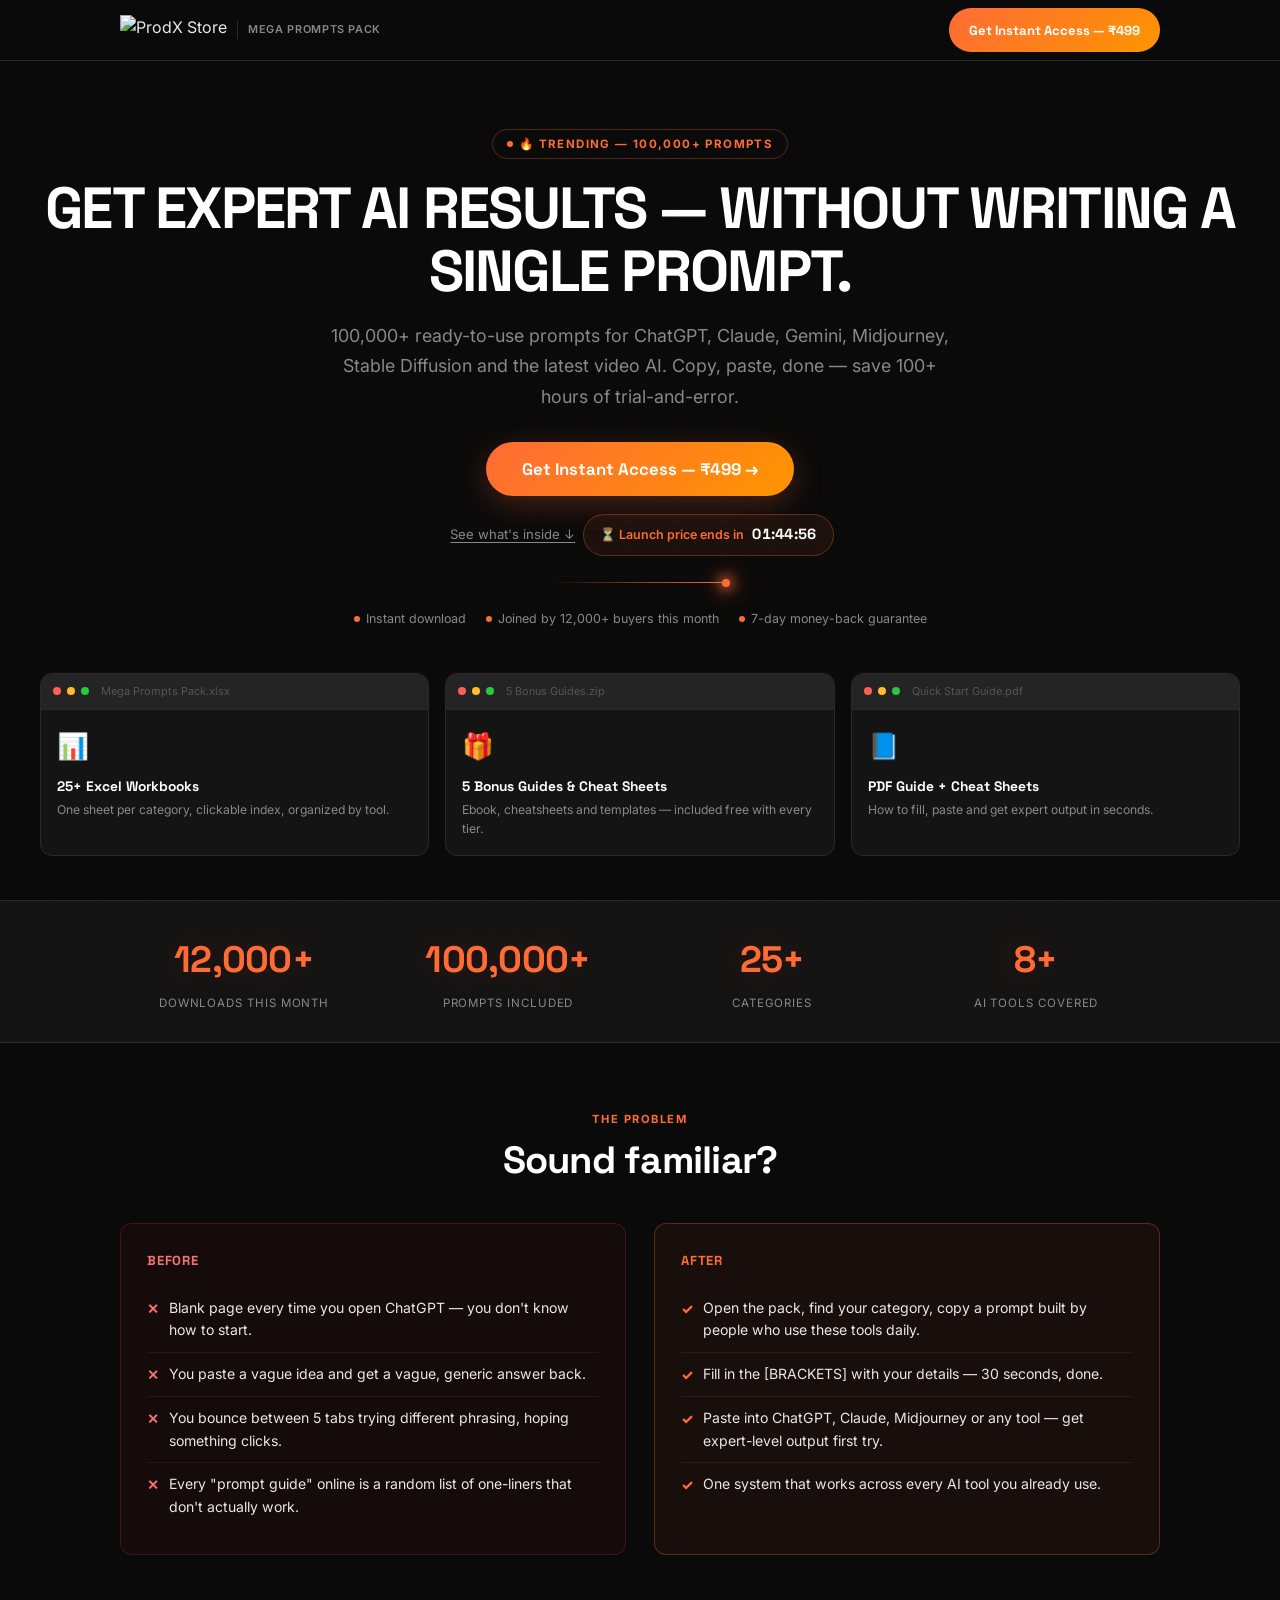
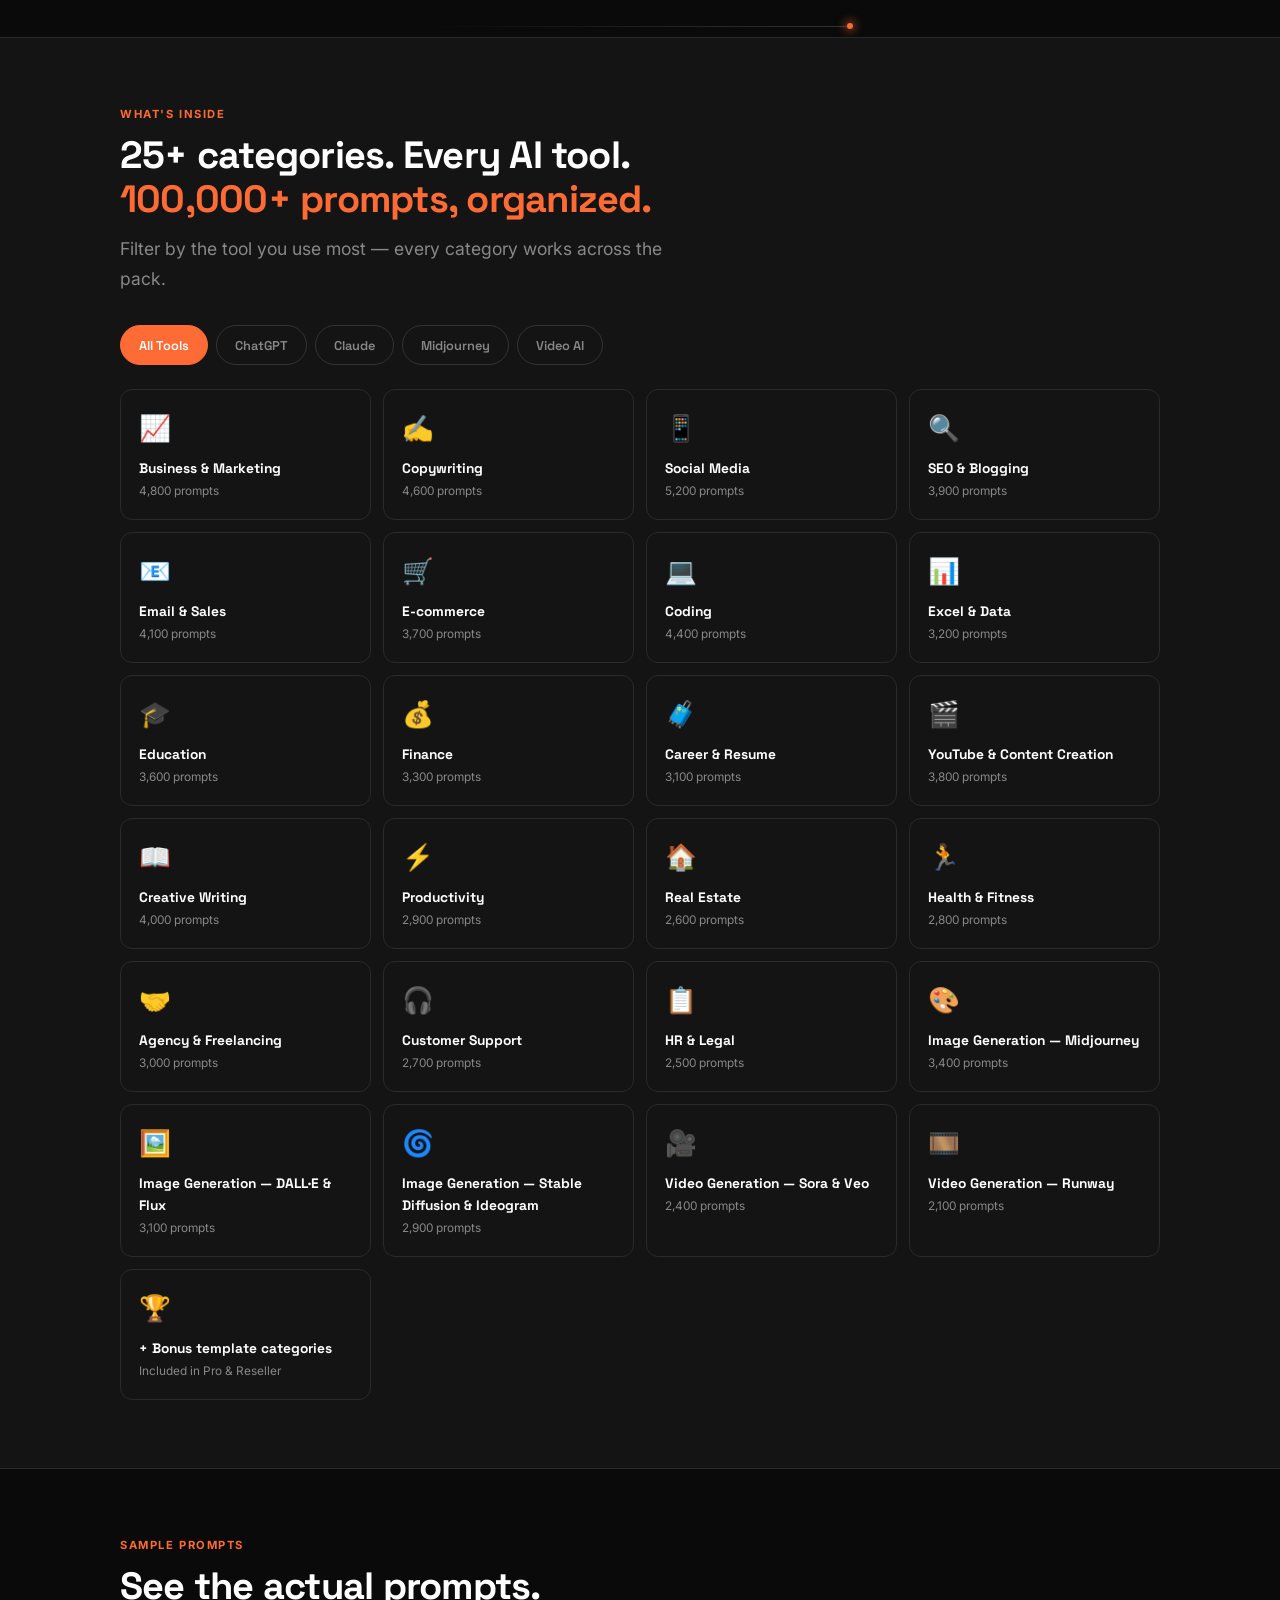
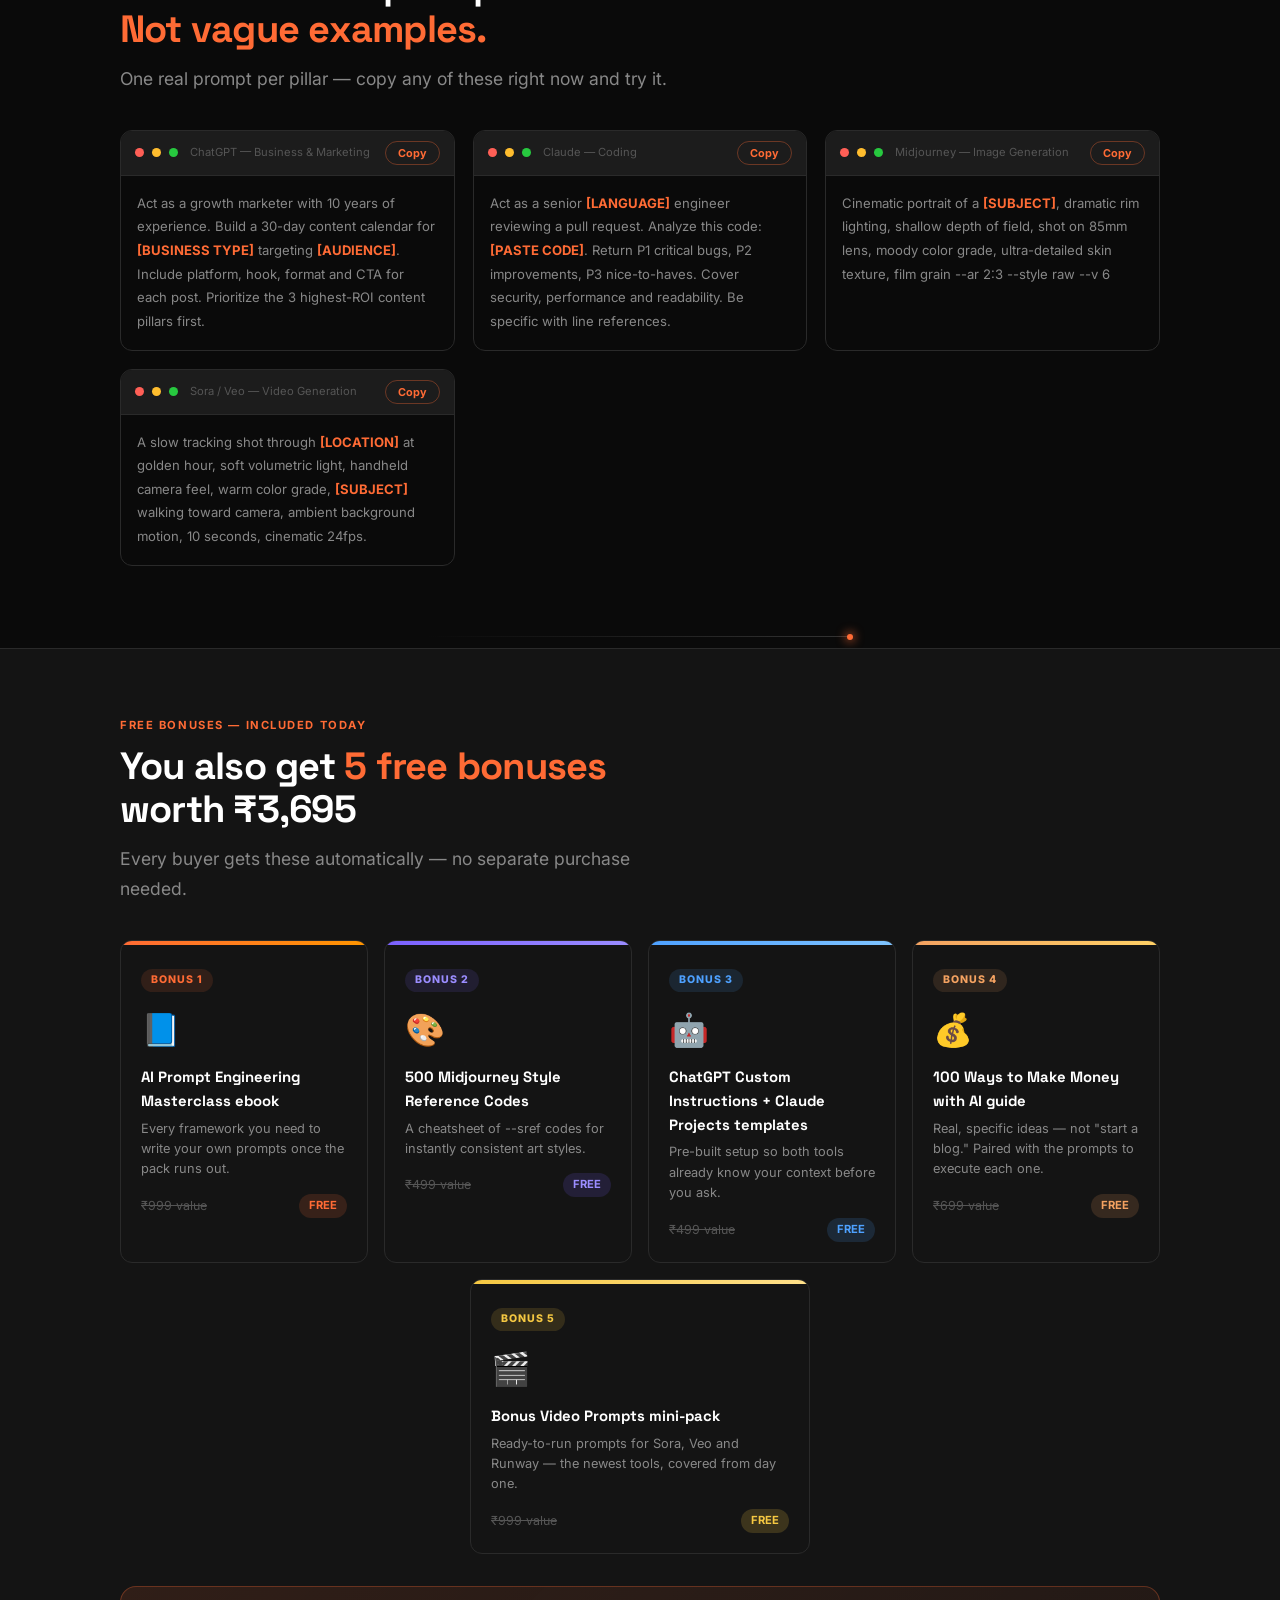
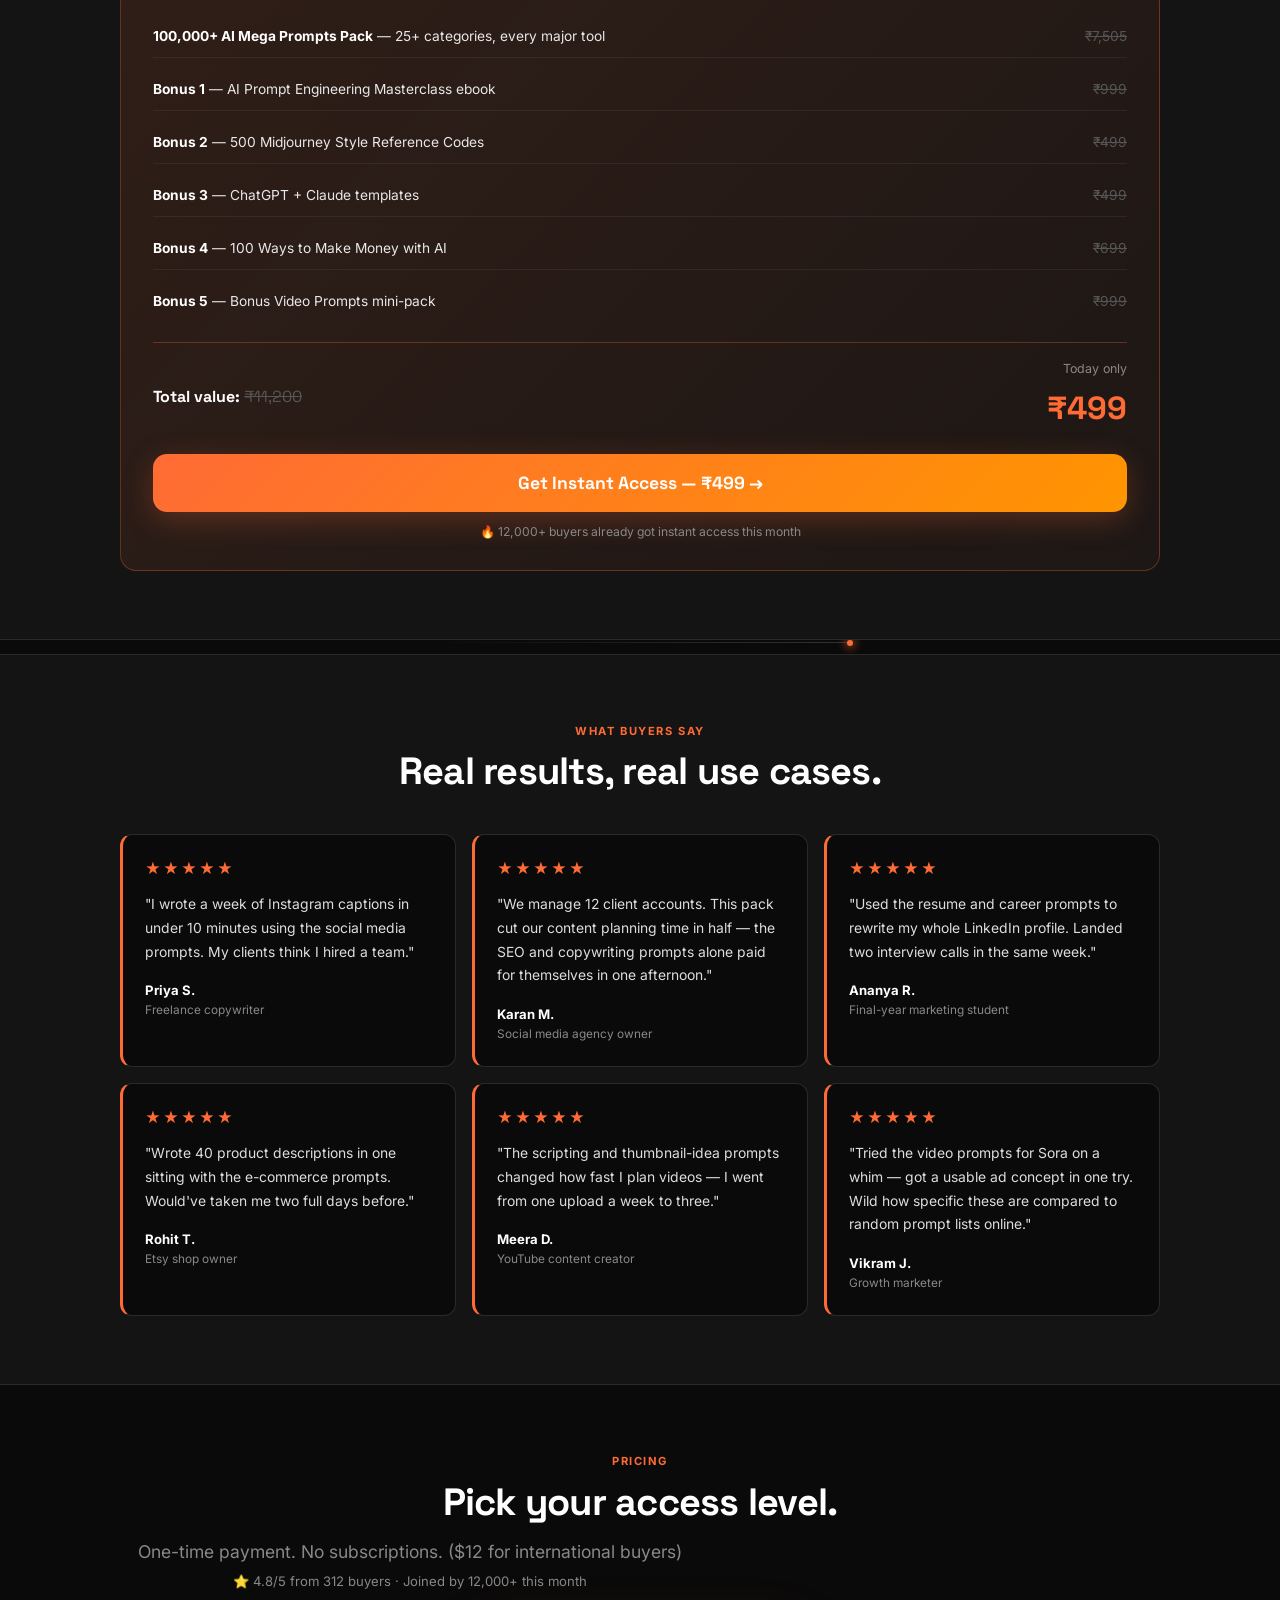
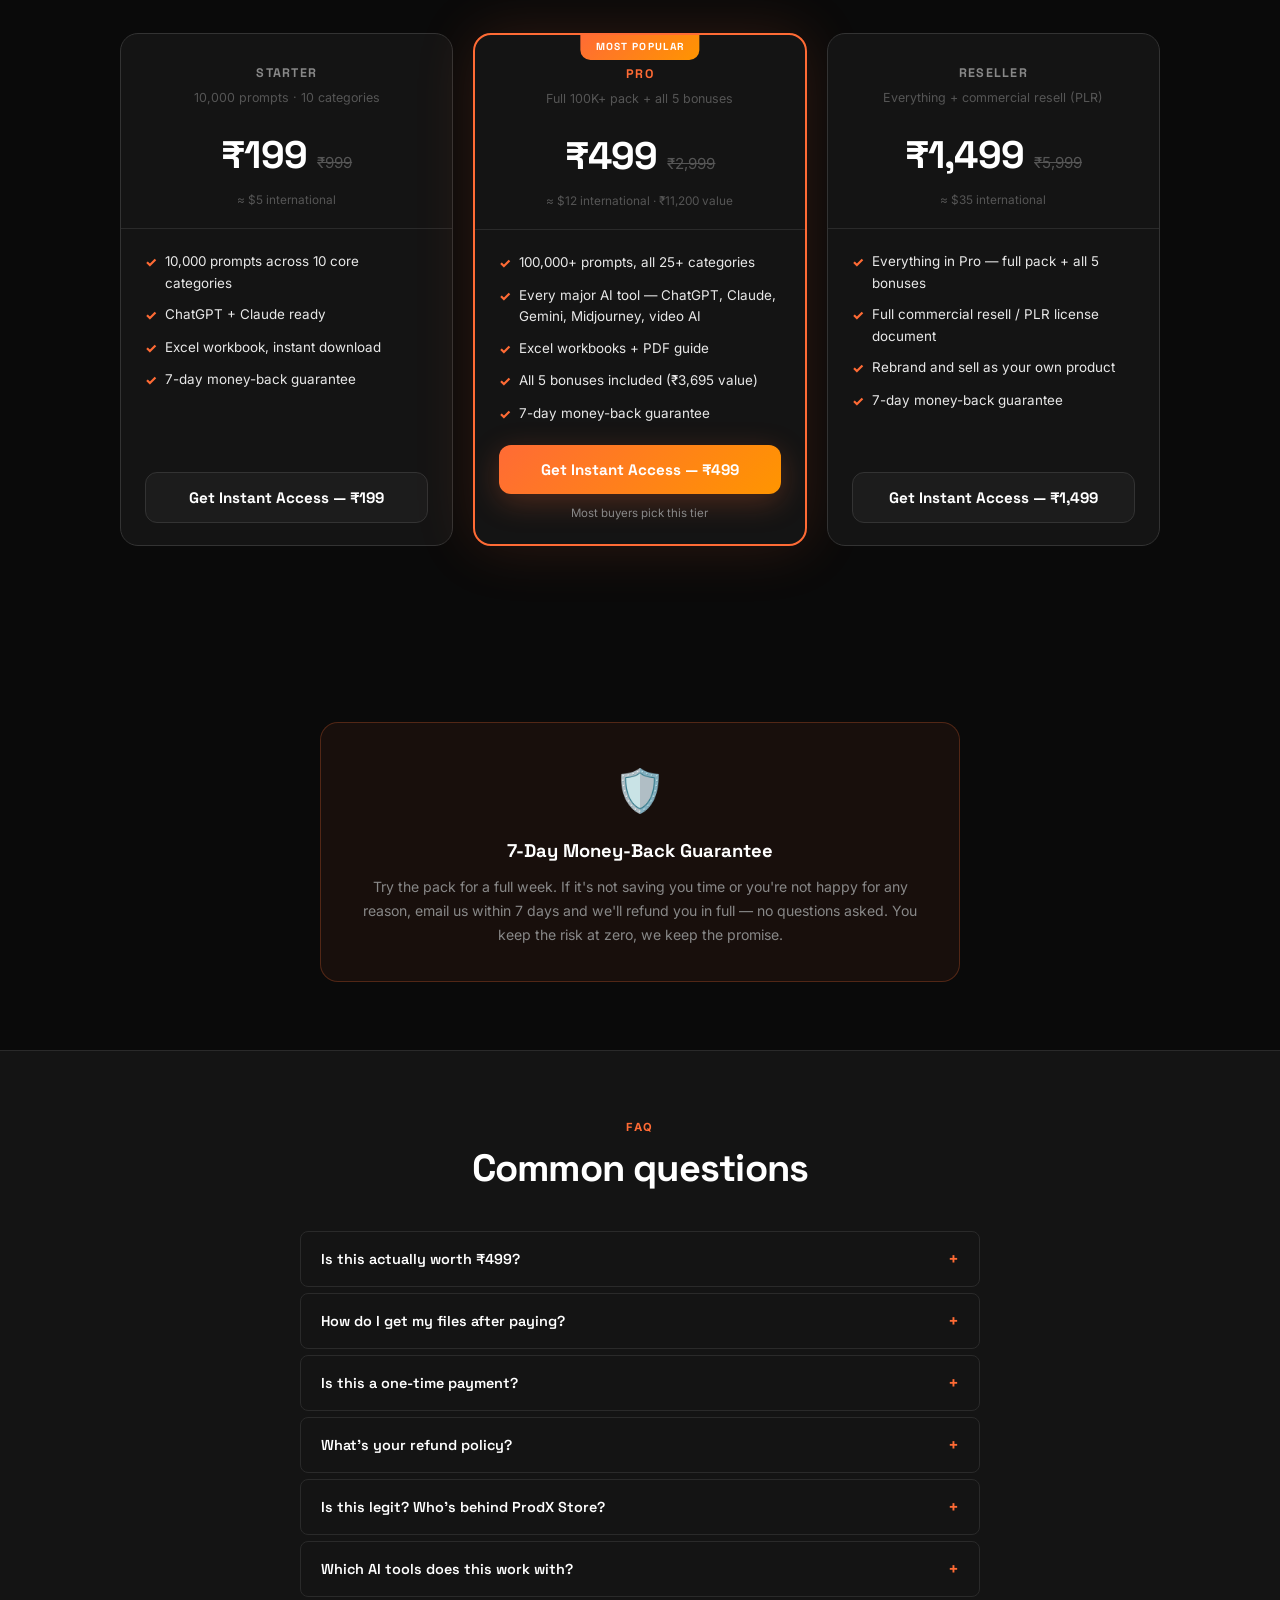
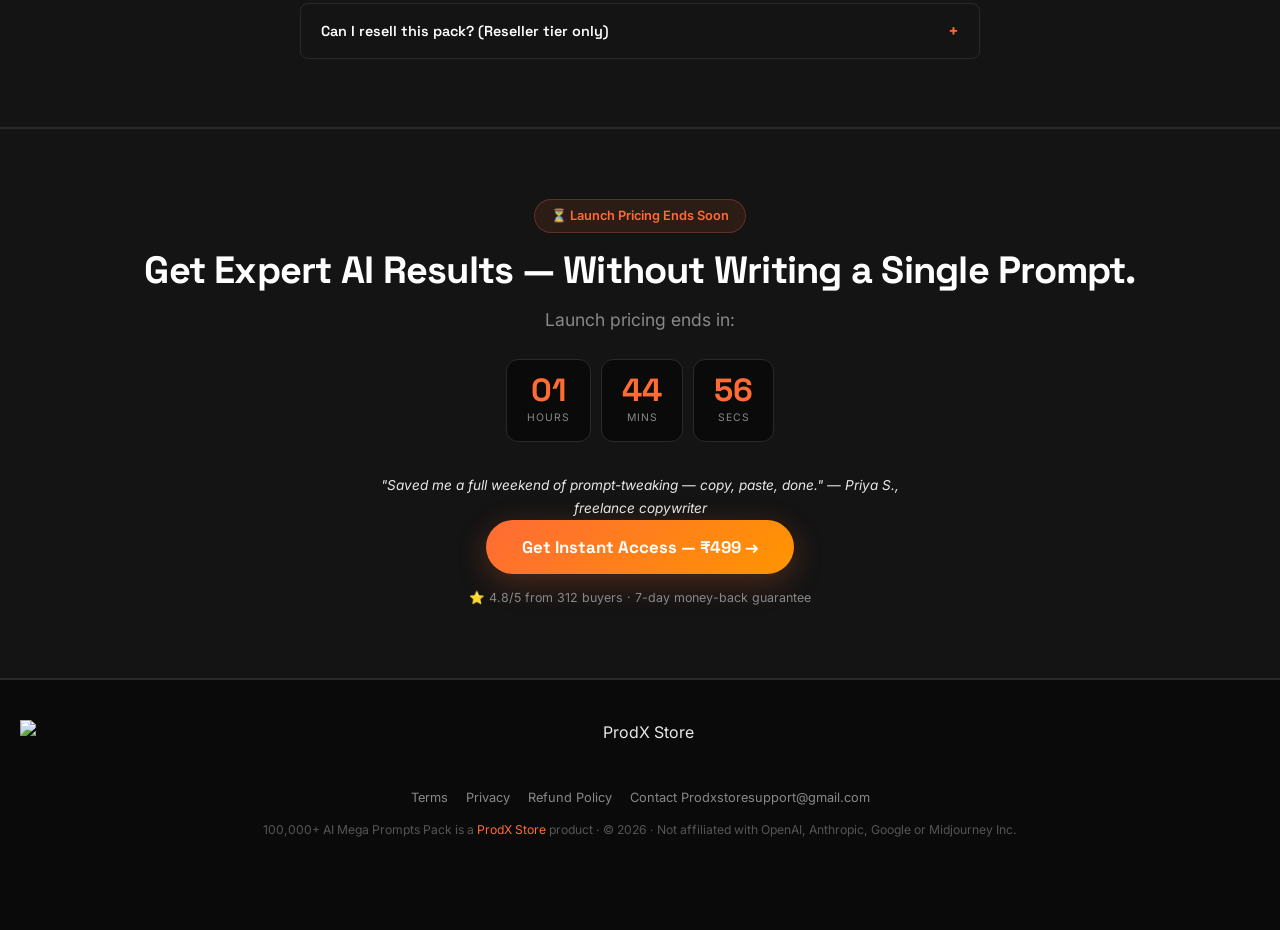
==== commit 96d253dd: "bonuses changed" ====
--- a/mega-pack/index.html
+++ b/mega-pack/index.html
@@ -4,24 +4,24 @@
 <meta charset="UTF-8"/>
 <meta name="viewport" content="width=device-width,initial-scale=1.0"/>
 <title>100,000+ AI Prompts Pack — ChatGPT, Claude & Midjourney Prompts | ProdX Store</title>
-<meta name="description" content="100,000+ ready-to-use AI prompts for ChatGPT, Claude, Gemini, Midjourney, Stable Diffusion, Sora, Veo & more. 25+ categories + 6 free bonuses, ₹12,000 value — today ₹499."/>
+<meta name="description" content="100,000+ ready-to-use AI prompts for ChatGPT, Claude, Gemini, Midjourney, Stable Diffusion, Sora, Veo & more. 25+ categories + 5 free bonuses, ₹11,200 value — today ₹499."/>
 <link rel="canonical" href="https://prodxstore.com/mega-pack/"/>
 
 <!-- Open Graph -->
 <meta property="og:type" content="product"/>
 <meta property="og:title" content="100,000+ AI Prompts Pack — ChatGPT, Claude & Midjourney Prompts"/>
-<meta property="og:description" content="Stop writing prompts from scratch. 100,000+ ready-to-use prompts across 25+ categories for every major AI tool. ₹12,000 value — today ₹499."/>
-<meta property="og:image" content="../assets/og-image.png"/>
+<meta property="og:description" content="Stop writing prompts from scratch. 100,000+ ready-to-use prompts across 25+ categories for every major AI tool. ₹11,200 value — today ₹499."/>
+<meta property="og:image" content="./assets/og-image.png"/>
 <meta property="og:url" content="https://prodxstore.com/mega-pack/"/>
 
 <!-- Twitter -->
 <meta name="twitter:card" content="summary_large_image"/>
 <meta name="twitter:title" content="100,000+ AI Prompts Pack — ChatGPT, Claude & Midjourney Prompts"/>
-<meta name="twitter:description" content="100,000+ ready-to-use AI prompts across 25+ categories. Excel + Notion + PDF. ₹12,000 value — today ₹499."/>
-<meta name="twitter:image" content="../assets/og-image.png"/>
-
-<link rel="icon" type="image/png" href="../favicon-32.png"/>
-<link rel="apple-touch-icon" href="../icon-192.png"/>
+<meta name="twitter:description" content="100,000+ ready-to-use AI prompts across 25+ categories. Excel + PDF. ₹11,200 value — today ₹499."/>
+<meta name="twitter:image" content="./assets/og-image.png"/>
+
+<link rel="icon" type="image/png" href="./favicon-32.png"/>
+<link rel="apple-touch-icon" href="./icon-192.png"/>
 
 <link rel="preconnect" href="https://fonts.googleapis.com"/>
 <link rel="preconnect" href="https://fonts.gstatic.com" crossorigin/>
@@ -36,7 +36,7 @@
   "@context": "https://schema.org",
   "@type": "Product",
   "name": "100,000+ AI Mega Prompts Pack",
-  "description": "100,000+ ready-to-use AI prompts for ChatGPT, Claude, Gemini, Midjourney, DALL·E, Stable Diffusion, Ideogram and video AI tools across 25+ categories. Delivered as Excel workbooks, Notion database and PDF guide.",
+  "description": "100,000+ ready-to-use AI prompts for ChatGPT, Claude, Gemini, Midjourney, DALL·E, Stable Diffusion, Ideogram and video AI tools across 25+ categories. Delivered as Excel workbooks and a PDF guide.",
   "brand": { "@type": "Brand", "name": "ProdX Store" },
   "image": "https://prodxstore.com/assets/og-image.png",
   "offers": {
@@ -61,7 +61,7 @@
 <nav>
   <div class="nav-in">
     <a href="../" aria-label="ProdX Store home" style="display:flex;align-items:center;gap:10px">
-      <img src="../assets/logo-nav.png" alt="ProdX Store" style="height:30px;width:auto"/>
+      <img src="./assets/logo-nav.png" alt="ProdX Store" style="height:30px;width:auto"/>
       <span style="font-size:.68rem;color:#888;font-weight:600;letter-spacing:.06em;border-left:1px solid #2A2A2A;padding-left:10px;text-transform:uppercase">Mega Prompts Pack</span>
     </a>
     <button class="nav-cta" onclick="goTo('pricing')">Get Instant Access — ₹499</button>
@@ -79,7 +79,7 @@
   <a href="#inside" class="hero-see-inside" onclick="goTo('inside');return false;">See what's inside ↓</a>
   <div class="hero-timer">
     <span class="hero-timer-label" id="hero-timer-label">⏳ Launch price ends in</span>
-    <span class="hero-timer-clock"><span id="ht-h">01</span>:<span id="ht-m">45</span>:<span id="ht-s">00</span></span>
+    <span class="hero-timer-clock"><span id="ht-h">00</span>:<span id="ht-m">25</span>:<span id="ht-s">00</span></span>
   </div>
   <div class="brand-rule"><span class="dot"></span></div>
   <div class="trust-row">
@@ -108,12 +108,12 @@
           <div class="mockup-dot" style="background:#FF5F56"></div>
           <div class="mockup-dot" style="background:#FFBD2E"></div>
           <div class="mockup-dot" style="background:#27C93F"></div>
-          <span>Notion Prompt Database</span>
+          <span>5 Bonus Guides.zip</span>
         </div>
         <div class="mockup-body">
-          <div class="mockup-icon">🗂️</div>
-          <div class="mockup-title">Searchable Notion Dashboard</div>
-          <div class="mockup-desc">Filter by tool, category or use case in two clicks.</div>
+          <div class="mockup-icon">🎁</div>
+          <div class="mockup-title">5 Bonus Guides &amp; Cheat Sheets</div>
+          <div class="mockup-desc">Ebook, cheatsheets and templates — included free with every tier.</div>
         </div>
       </div>
       <div class="mockup-card reveal">
@@ -277,7 +277,7 @@
 <section class="section section-dark">
   <div class="wrap">
     <div class="sec-label">Free Bonuses — Included Today</div>
-    <h2 class="h2">You also get <span class="or">6 free bonuses</span><br/>worth ₹4,494</h2>
+    <h2 class="h2">You also get <span class="or">5 free bonuses</span><br/>worth ₹3,695</h2>
     <p class="sub">Every buyer gets these automatically — no separate purchase needed.</p>
 
     <div class="bonus-grid">
@@ -302,19 +302,9 @@
         </div>
       </div>
       <div class="bonus-card reveal">
-        <div class="bonus-top" style="background:linear-gradient(90deg,#00B07C,#00D896)"></div>
-        <div class="bonus-body">
-          <div class="bonus-num" style="background:rgba(0,176,124,.12);color:#00B07C">BONUS 3</div>
-          <div style="font-size:2rem;margin-bottom:10px">🗂️</div>
-          <div class="bonus-title">Notion Prompt Organizer dashboard</div>
-          <div class="bonus-desc">Search, tag and favorite prompts — never lose the one you needed.</div>
-          <div class="bonus-foot"><span class="bonus-value">₹799 value</span><span class="bonus-free" style="background:rgba(0,176,124,.15);color:#00B07C">FREE</span></div>
-        </div>
-      </div>
-      <div class="bonus-card reveal">
         <div class="bonus-top" style="background:linear-gradient(90deg,#4EA1FF,#7FC4FF)"></div>
         <div class="bonus-body">
-          <div class="bonus-num" style="background:rgba(78,161,255,.12);color:#4EA1FF">BONUS 4</div>
+          <div class="bonus-num" style="background:rgba(78,161,255,.12);color:#4EA1FF">BONUS 3</div>
           <div style="font-size:2rem;margin-bottom:10px">🤖</div>
           <div class="bonus-title">ChatGPT Custom Instructions + Claude Projects templates</div>
           <div class="bonus-desc">Pre-built setup so both tools already know your context before you ask.</div>
@@ -324,7 +314,7 @@
       <div class="bonus-card reveal">
         <div class="bonus-top" style="background:linear-gradient(90deg,#F4A261,#FFD166)"></div>
         <div class="bonus-body">
-          <div class="bonus-num" style="background:rgba(244,162,97,.12);color:#F4A261">BONUS 5</div>
+          <div class="bonus-num" style="background:rgba(244,162,97,.12);color:#F4A261">BONUS 4</div>
           <div style="font-size:2rem;margin-bottom:10px">💰</div>
           <div class="bonus-title">100 Ways to Make Money with AI guide</div>
           <div class="bonus-desc">Real, specific ideas — not "start a blog." Paired with the prompts to execute each one.</div>
@@ -334,7 +324,7 @@
       <div class="bonus-card reveal">
         <div class="bonus-top" style="background:linear-gradient(90deg,#F5C842,#FFE08A)"></div>
         <div class="bonus-body">
-          <div class="bonus-num" style="background:rgba(245,200,66,.14);color:#F5C842">BONUS 6</div>
+          <div class="bonus-num" style="background:rgba(245,200,66,.14);color:#F5C842">BONUS 5</div>
           <div style="font-size:2rem;margin-bottom:10px">🎬</div>
           <div class="bonus-title">Bonus Video Prompts mini-pack</div>
           <div class="bonus-desc">Ready-to-run prompts for Sora, Veo and Runway — the newest tools, covered from day one.</div>
@@ -345,16 +335,15 @@
 
     <div class="value-box reveal">
       <div class="value-rows">
-        <div class="value-row"><span class="value-label"><strong>100,000+ AI Mega Prompts Pack</strong> — 25+ categories, every major tool</span><span class="value-price">₹7,506</span></div>
+        <div class="value-row"><span class="value-label"><strong>100,000+ AI Mega Prompts Pack</strong> — 25+ categories, every major tool</span><span class="value-price">₹7,505</span></div>
         <div class="value-row"><span class="value-label"><strong>Bonus 1</strong> — AI Prompt Engineering Masterclass ebook</span><span class="value-price">₹999</span></div>
         <div class="value-row"><span class="value-label"><strong>Bonus 2</strong> — 500 Midjourney Style Reference Codes</span><span class="value-price">₹499</span></div>
-        <div class="value-row"><span class="value-label"><strong>Bonus 3</strong> — Notion Prompt Organizer dashboard</span><span class="value-price">₹799</span></div>
-        <div class="value-row"><span class="value-label"><strong>Bonus 4</strong> — ChatGPT + Claude templates</span><span class="value-price">₹499</span></div>
-        <div class="value-row"><span class="value-label"><strong>Bonus 5</strong> — 100 Ways to Make Money with AI</span><span class="value-price">₹699</span></div>
-        <div class="value-row"><span class="value-label"><strong>Bonus 6</strong> — Bonus Video Prompts mini-pack</span><span class="value-price">₹999</span></div>
+        <div class="value-row"><span class="value-label"><strong>Bonus 3</strong> — ChatGPT + Claude templates</span><span class="value-price">₹499</span></div>
+        <div class="value-row"><span class="value-label"><strong>Bonus 4</strong> — 100 Ways to Make Money with AI</span><span class="value-price">₹699</span></div>
+        <div class="value-row"><span class="value-label"><strong>Bonus 5</strong> — Bonus Video Prompts mini-pack</span><span class="value-price">₹999</span></div>
       </div>
       <div class="value-total-row">
-        <div class="value-total-label">Total value: <span style="text-decoration:line-through;color:var(--su);font-weight:400">₹12,000</span></div>
+        <div class="value-total-label">Total value: <span style="text-decoration:line-through;color:var(--su);font-weight:400">₹11,200</span></div>
         <div><div style="text-align:right;font-size:.78rem;color:var(--mu);margin-bottom:4px">Today only</div><div class="value-total-price">₹499</div></div>
       </div>
       <button class="btn btn-primary btn-full" style="margin-top:20px" onclick="goTo('pricing')">Get Instant Access — ₹499 →</button>
@@ -446,16 +435,16 @@
         <div class="price-popular">Most Popular</div>
         <div class="price-head">
           <div class="price-tier">Pro</div>
-          <div class="price-tier-desc">Full 100K+ pack + all 6 bonuses</div>
+          <div class="price-tier-desc">Full 100K+ pack + all 5 bonuses</div>
           <div class="price-amt-row"><div class="price-amt">₹499</div><div class="price-was">₹2,999</div></div>
-          <div class="price-usd">≈ $12 international · ₹12,000 value</div>
+          <div class="price-usd">≈ $12 international · ₹11,200 value</div>
         </div>
         <div class="price-body">
           <ul class="price-feats">
             <li>100,000+ prompts, all 25+ categories</li>
             <li>Every major AI tool — ChatGPT, Claude, Gemini, Midjourney, video AI</li>
-            <li>Excel workbooks + Notion database + PDF guide</li>
-            <li>All 6 bonuses included (₹4,494 value)</li>
+            <li>Excel workbooks + PDF guide</li>
+            <li>All 5 bonuses included (₹3,695 value)</li>
             <li>7-day money-back guarantee</li>
           </ul>
           <!-- RAZORPAY_BUTTON_PRO -->
@@ -474,7 +463,7 @@
         </div>
         <div class="price-body">
           <ul class="price-feats">
-            <li>Everything in Pro — full pack + all 6 bonuses</li>
+            <li>Everything in Pro — full pack + all 5 bonuses</li>
             <li>Full commercial resell / PLR license document</li>
             <li>Rebrand and sell as your own product</li>
             <li>7-day money-back guarantee</li>
@@ -506,11 +495,11 @@
     <div class="faq-list">
       <div class="faq-item">
         <button class="faq-q">Is this actually worth ₹499?<span class="faq-icon">+</span></button>
-        <div class="faq-a">You're getting 100,000+ prompts plus 6 bonuses — a ₹12,000 value — for ₹499. That's less than one hour of a freelancer's time, and it saves you 100+ hours of trial-and-error prompting. If it doesn't pay for itself in your first week, refund it.</div>
+        <div class="faq-a">You're getting 100,000+ prompts plus 5 bonuses — a ₹11,200 value — for ₹499. That's less than one hour of a freelancer's time, and it saves you 100+ hours of trial-and-error prompting. If it doesn't pay for itself in your first week, refund it.</div>
       </div>
       <div class="faq-item">
         <button class="faq-q">How do I get my files after paying?<span class="faq-icon">+</span></button>
-        <div class="faq-a">Instant download — right after checkout you land on a page with your download buttons, organized by tier: Excel workbooks, the Notion database, and your bonuses. The same links are also emailed to your checkout email immediately.</div>
+        <div class="faq-a">Instant download — right after checkout you land on a page with your download buttons, organized by tier: Excel workbooks and your bonus files. The same links are also emailed to your checkout email immediately.</div>
       </div>
       <div class="faq-item">
         <button class="faq-q">Is this a one-time payment?<span class="faq-icon">+</span></button>
@@ -544,8 +533,8 @@
       <h2 class="h2" style="text-align:center">Get Expert AI Results — Without Writing a Single Prompt.</h2>
       <p class="sub sec-center" style="margin:12px auto 0">Launch pricing ends in:</p>
       <div class="cd-boxes">
-        <div class="cd-box"><div class="cd-num" id="cd-h">01</div><div class="cd-label">Hours</div></div>
-        <div class="cd-box"><div class="cd-num" id="cd-m">45</div><div class="cd-label">Mins</div></div>
+        <div class="cd-box"><div class="cd-num" id="cd-h">00</div><div class="cd-label">Hours</div></div>
+        <div class="cd-box"><div class="cd-num" id="cd-m">25</div><div class="cd-label">Mins</div></div>
         <div class="cd-box"><div class="cd-num" id="cd-s">00</div><div class="cd-label">Secs</div></div>
       </div>
       <p class="testi-text" data-placeholder="true" style="max-width:520px;margin:20px auto 0;font-size:.85rem;text-align:center;color:var(--tx);font-style:italic">"Saved me a full weekend of prompt-tweaking — copy, paste, done." — Priya S., freelance copywriter</p>
@@ -557,7 +546,7 @@
 
 <!-- ═══════════════════ FOOTER ═══════════════════ -->
 <footer>
-  <a href="../" aria-label="ProdX Store"><img src="../assets/logo-full.png" alt="ProdX Store" style="height:56px;width:auto;margin:0 auto 10px;display:block"/></a>
+  <a href="../" aria-label="ProdX Store"><img src="./assets/logo-full.png" alt="ProdX Store" style="height:56px;width:auto;margin:0 auto 10px;display:block"/></a>
   <div class="f-links">
     <a href="#">Terms</a>
     <a href="#">Privacy</a>
--- a/mega-pack/styles.css
+++ b/mega-pack/styles.css
@@ -181,8 +181,10 @@
 .code-var { color: var(--or); font-weight: 700 }
 
 /* ── BONUS CARDS ─────────────────────────────────────────── */
-.bonus-grid { display: grid; grid-template-columns: repeat(auto-fit,minmax(240px,1fr)); gap: 16px; margin-top: 36px }
-.bonus-card { background: var(--s1); border: 1px solid var(--border); border-radius: var(--rd); overflow: hidden; position: relative }
+/* flex + justify-content:center (not grid) so a partial last row (5 cards = 3+2)
+   centers itself instead of hugging the left edge */
+.bonus-grid { display: flex; flex-wrap: wrap; justify-content: center; gap: 16px; margin-top: 36px }
+.bonus-card { background: var(--s1); border: 1px solid var(--border); border-radius: var(--rd); overflow: hidden; position: relative; flex: 1 1 240px; max-width: 340px }
 .bonus-top { height: 4px }
 .bonus-body { padding: 20px }
 .bonus-num { display: inline-block; font-size: .66rem; font-weight: 800; letter-spacing: .1em; text-transform: uppercase; padding: 3px 10px; border-radius: 999px; margin-bottom: 12px }
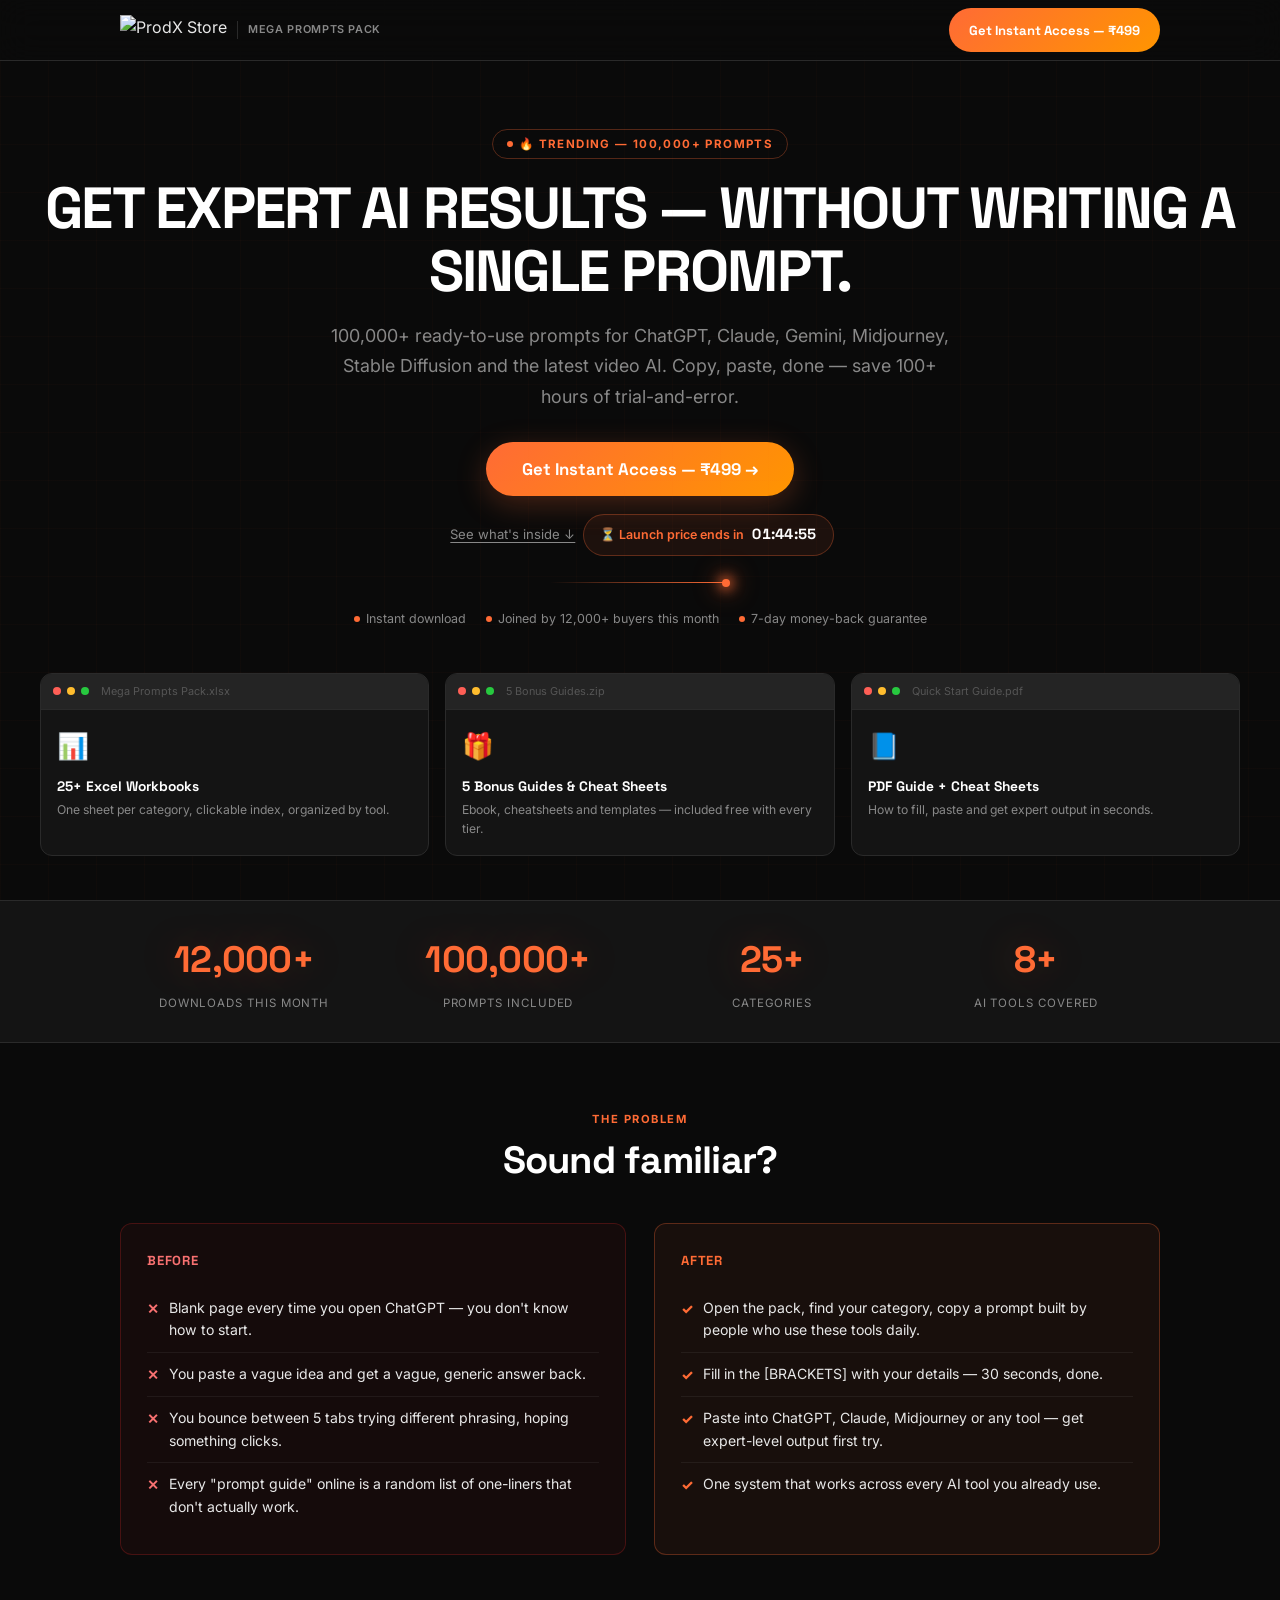
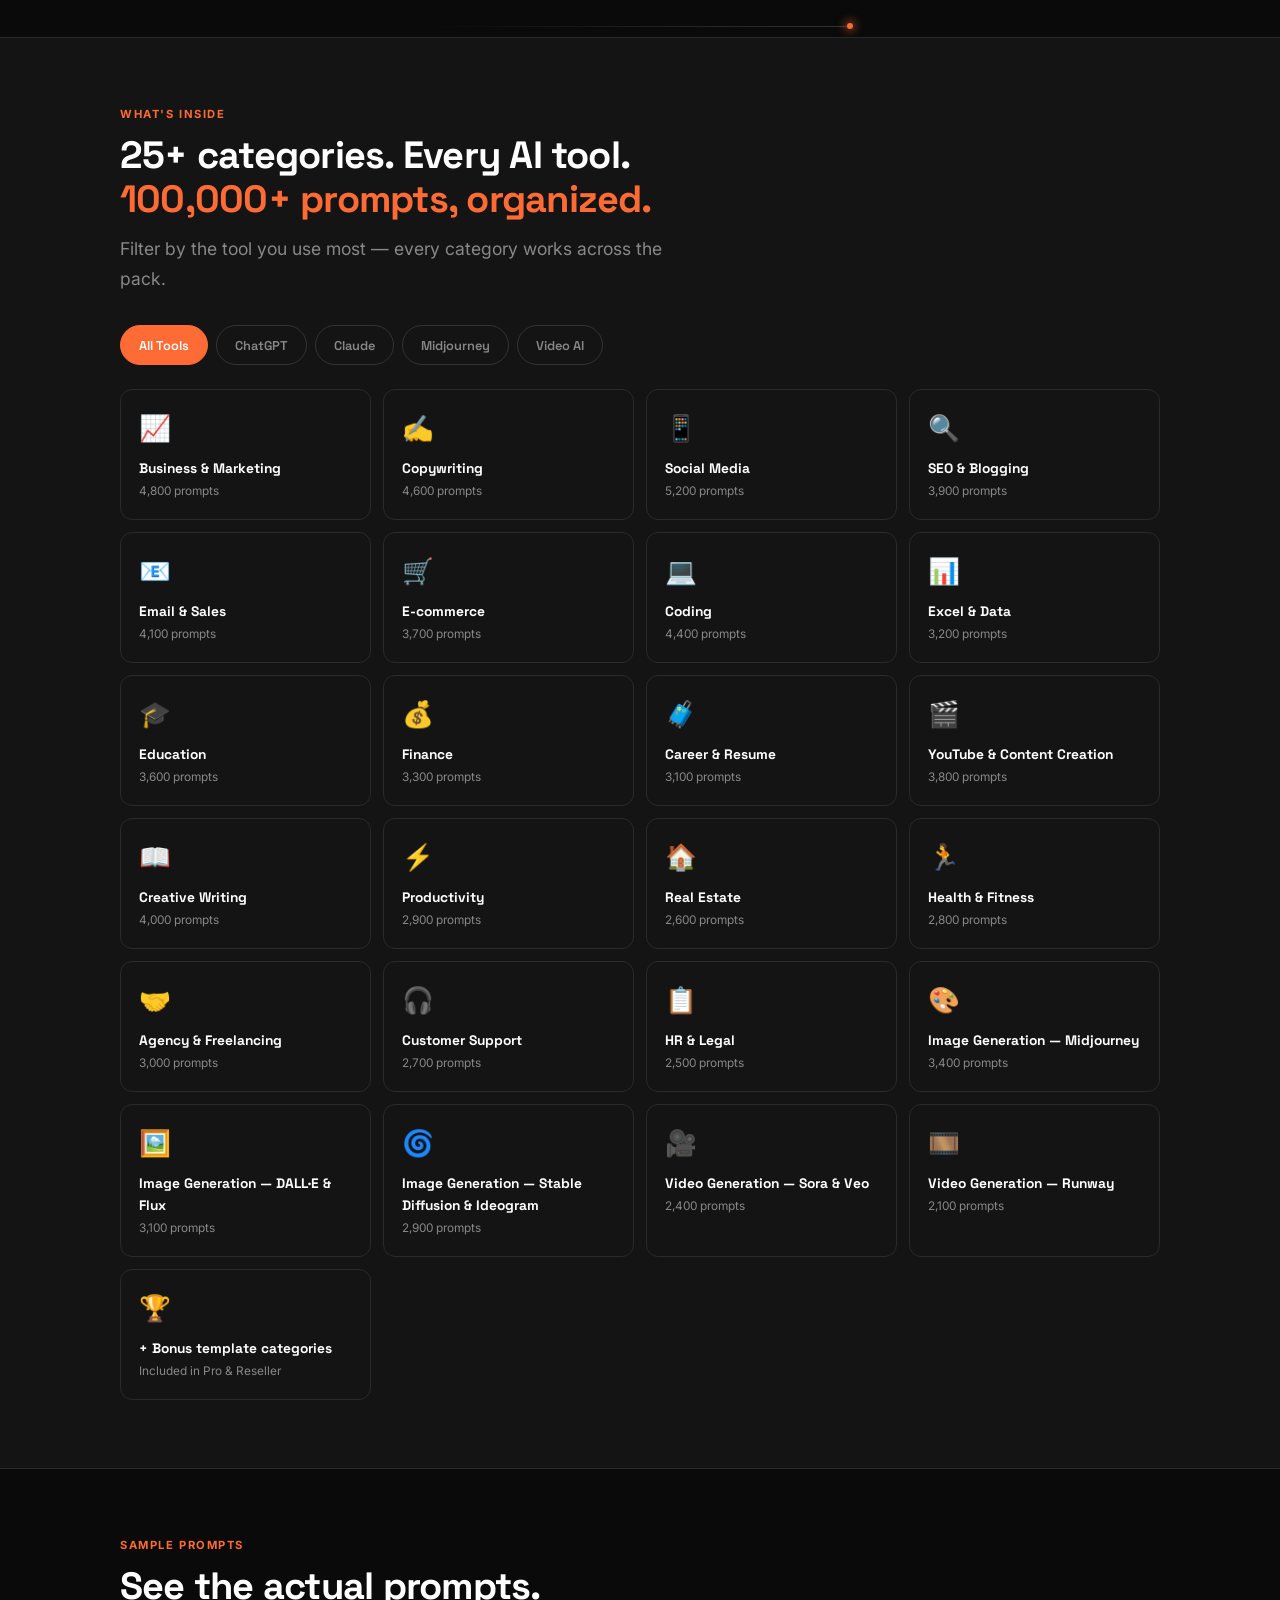
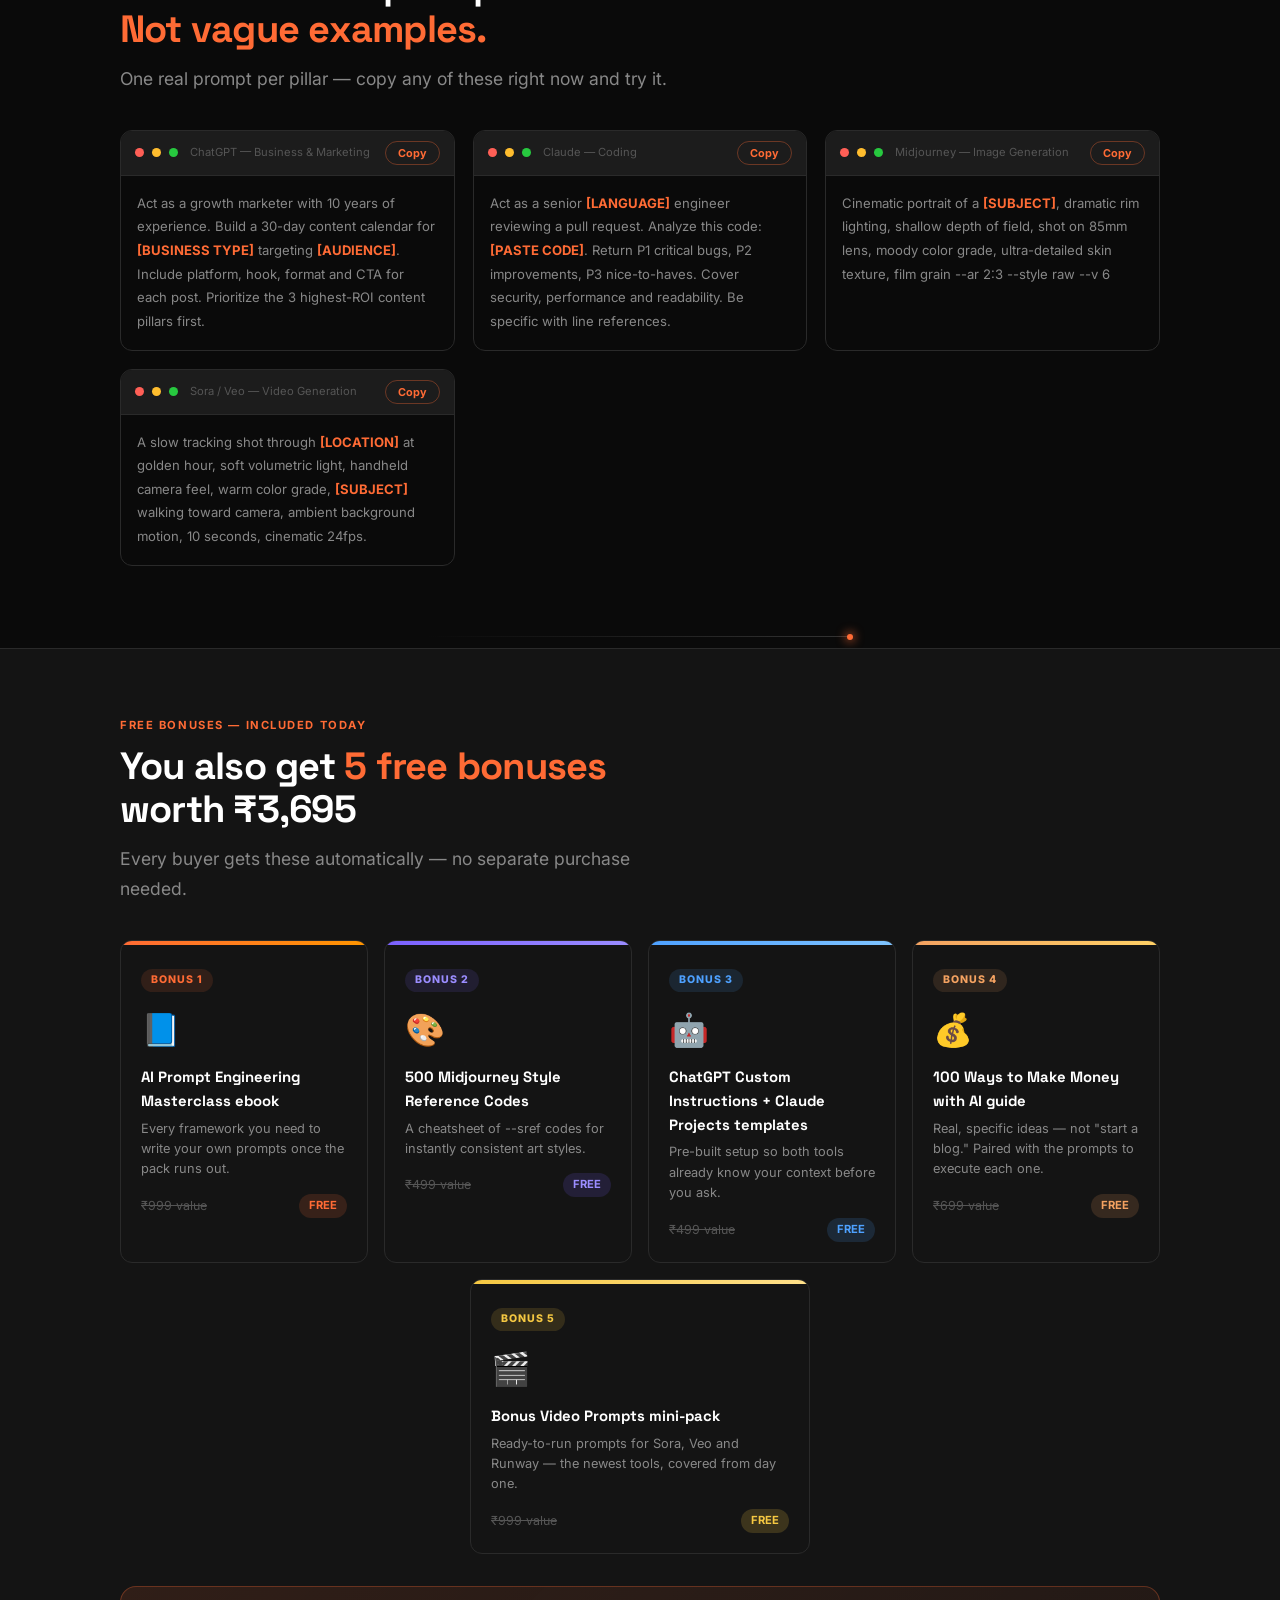
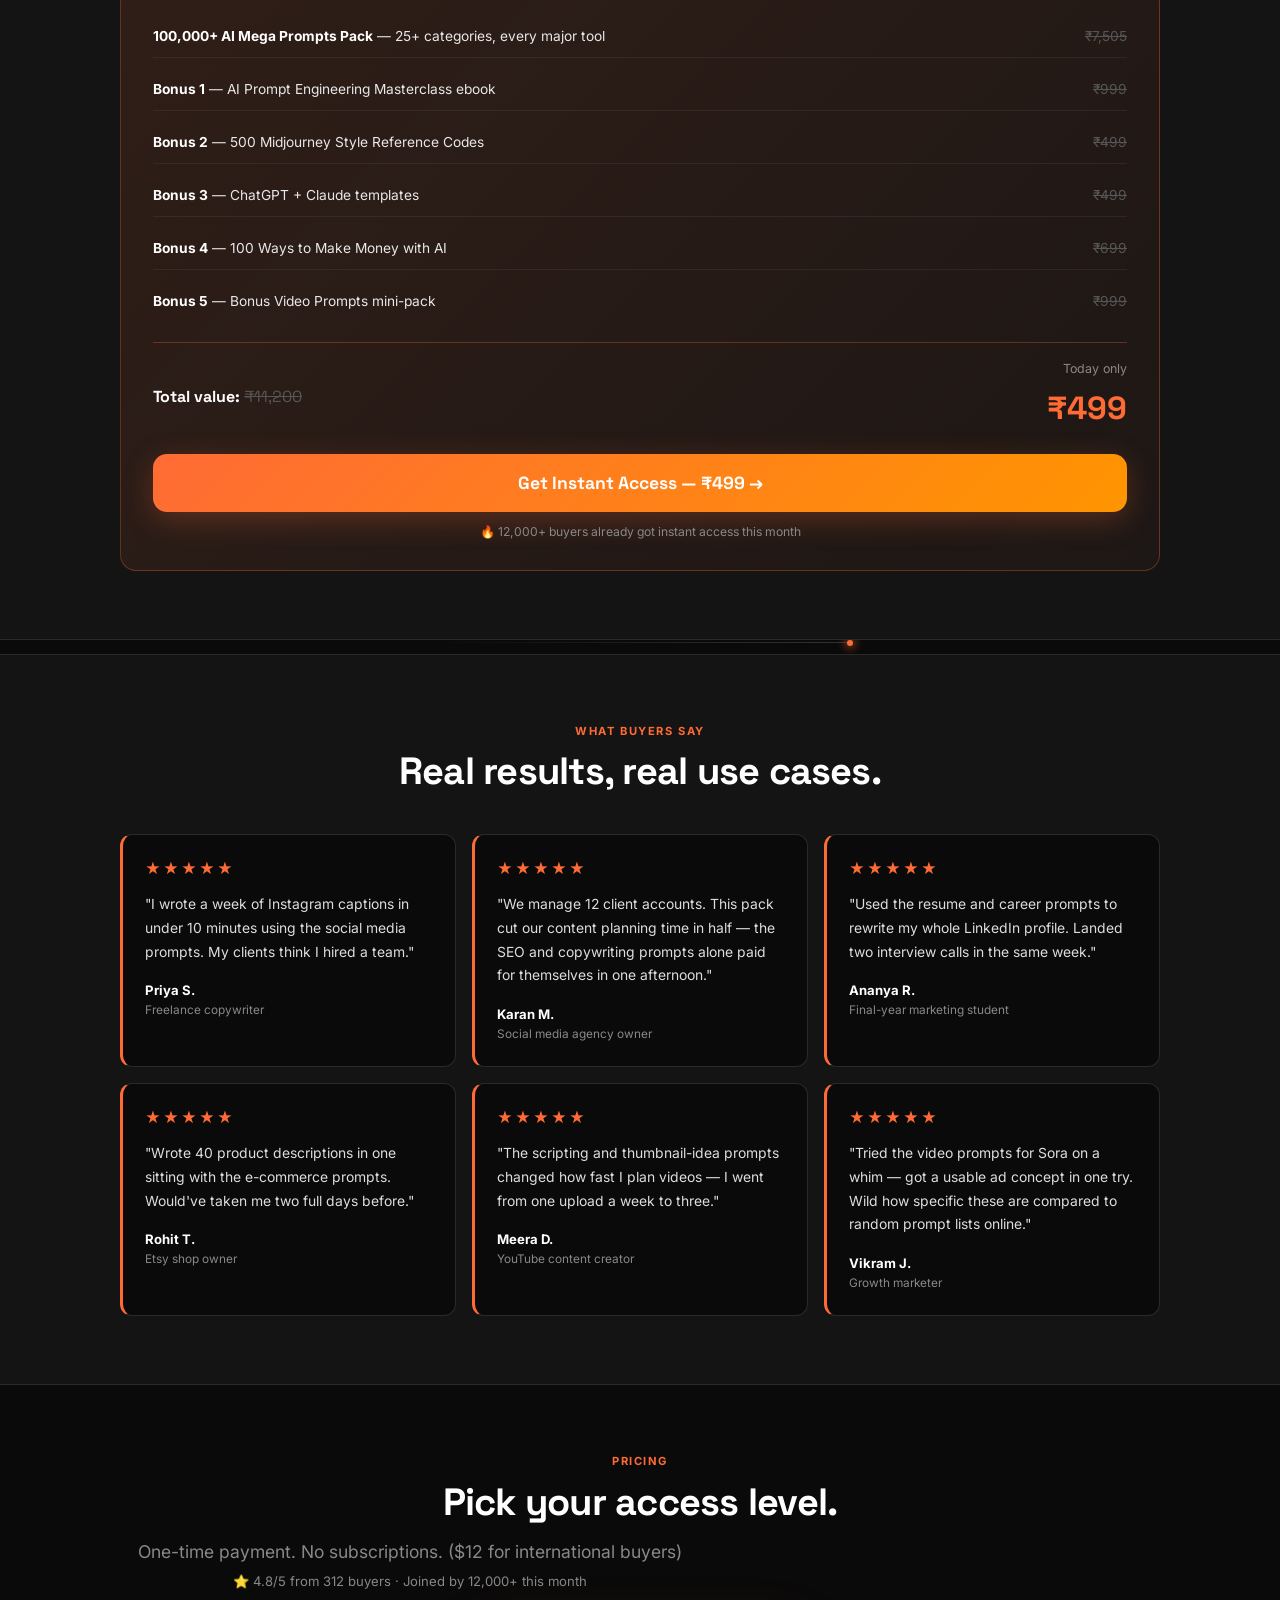
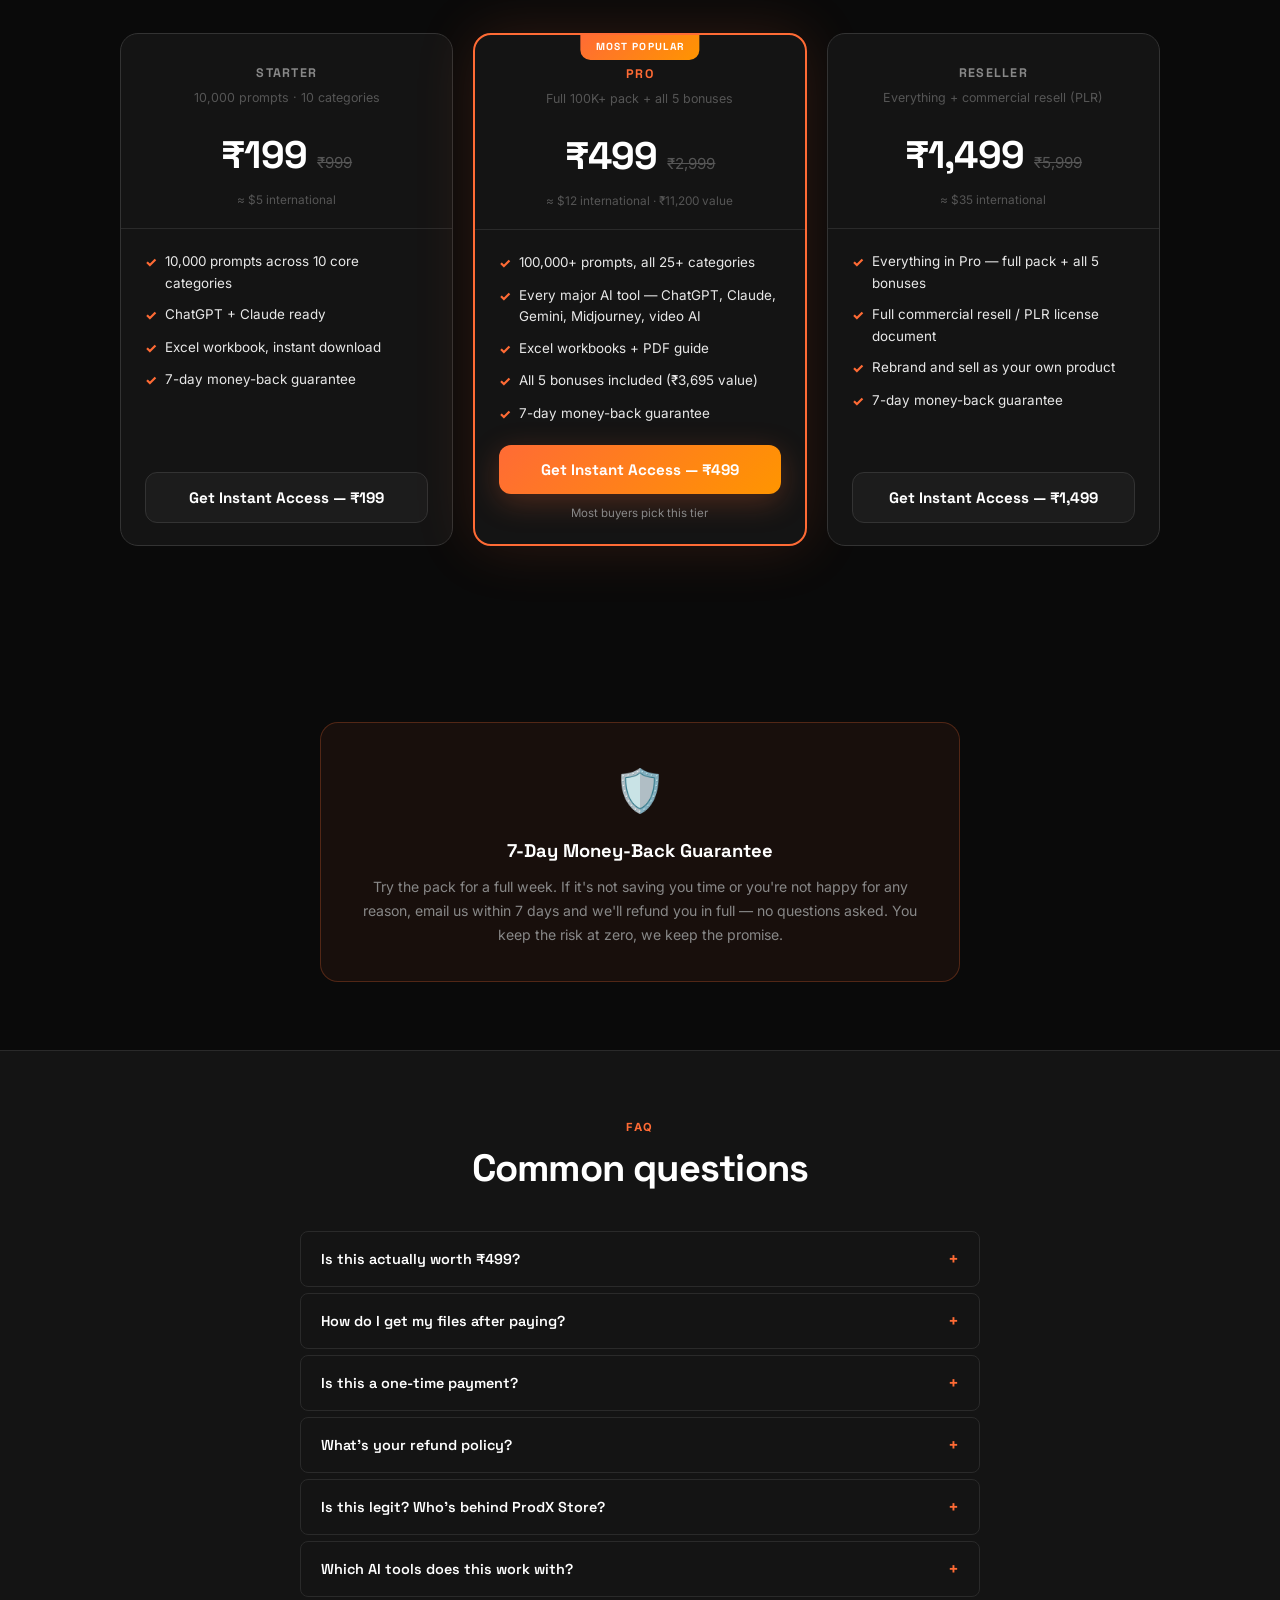
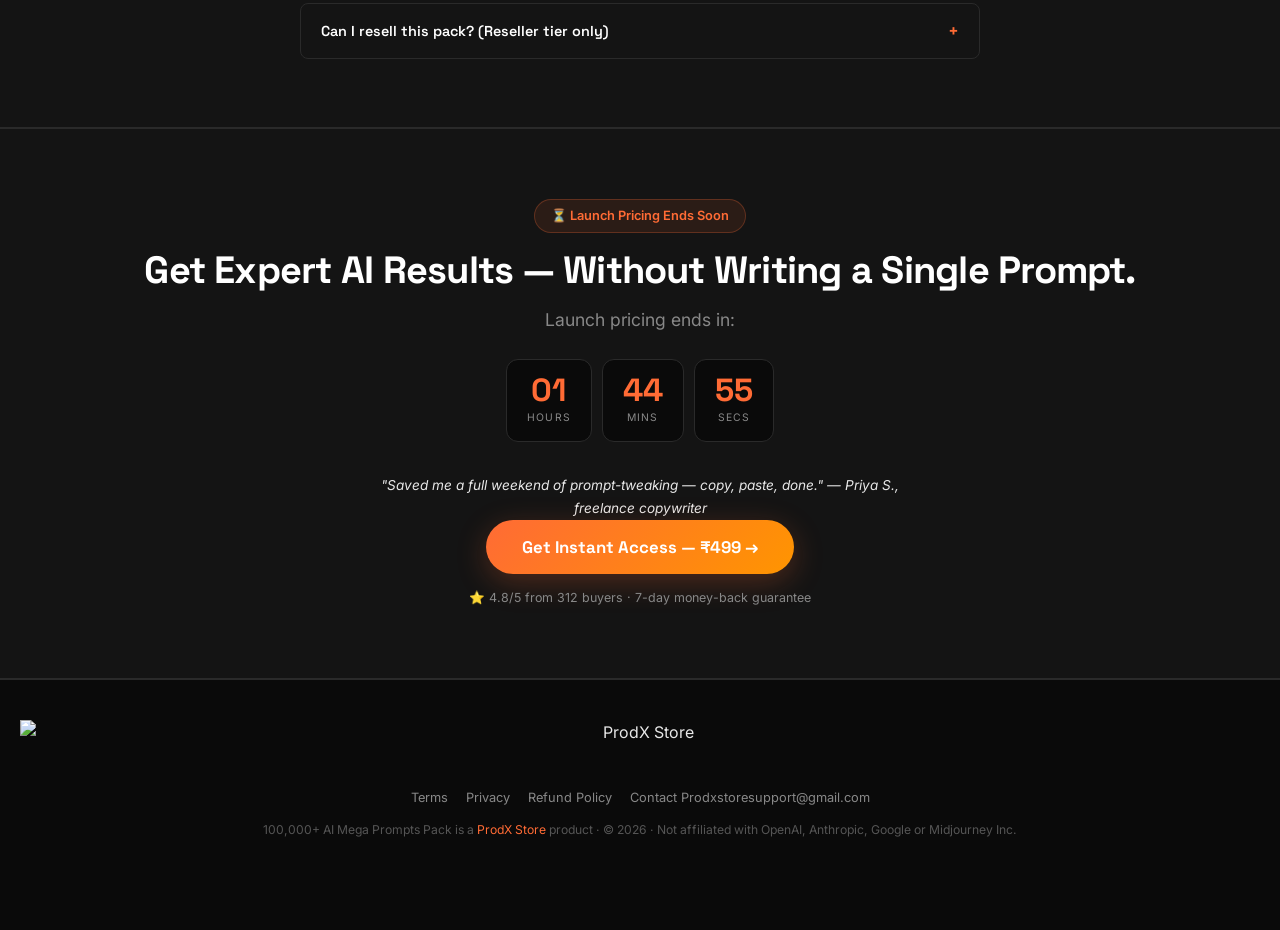
==== commit 4da5d485: "razorepay method changed" ====
--- a/mega-pack/index.html
+++ b/mega-pack/index.html
@@ -27,8 +27,6 @@
 <link rel="preconnect" href="https://fonts.gstatic.com" crossorigin/>
 <link href="https://fonts.googleapis.com/css2?family=Space+Grotesk:wght@400;500;600;700;800&family=Inter:wght@300;400;500;600&display=swap" rel="stylesheet"/>
 <link rel="stylesheet" href="styles.css"/>
-<script src="https://checkout.razorpay.com/v1/checkout.js" defer></script>
-
 <!-- META_PIXEL_CODE — paste Meta Pixel base code here -->
 
 <script type="application/ld+json">
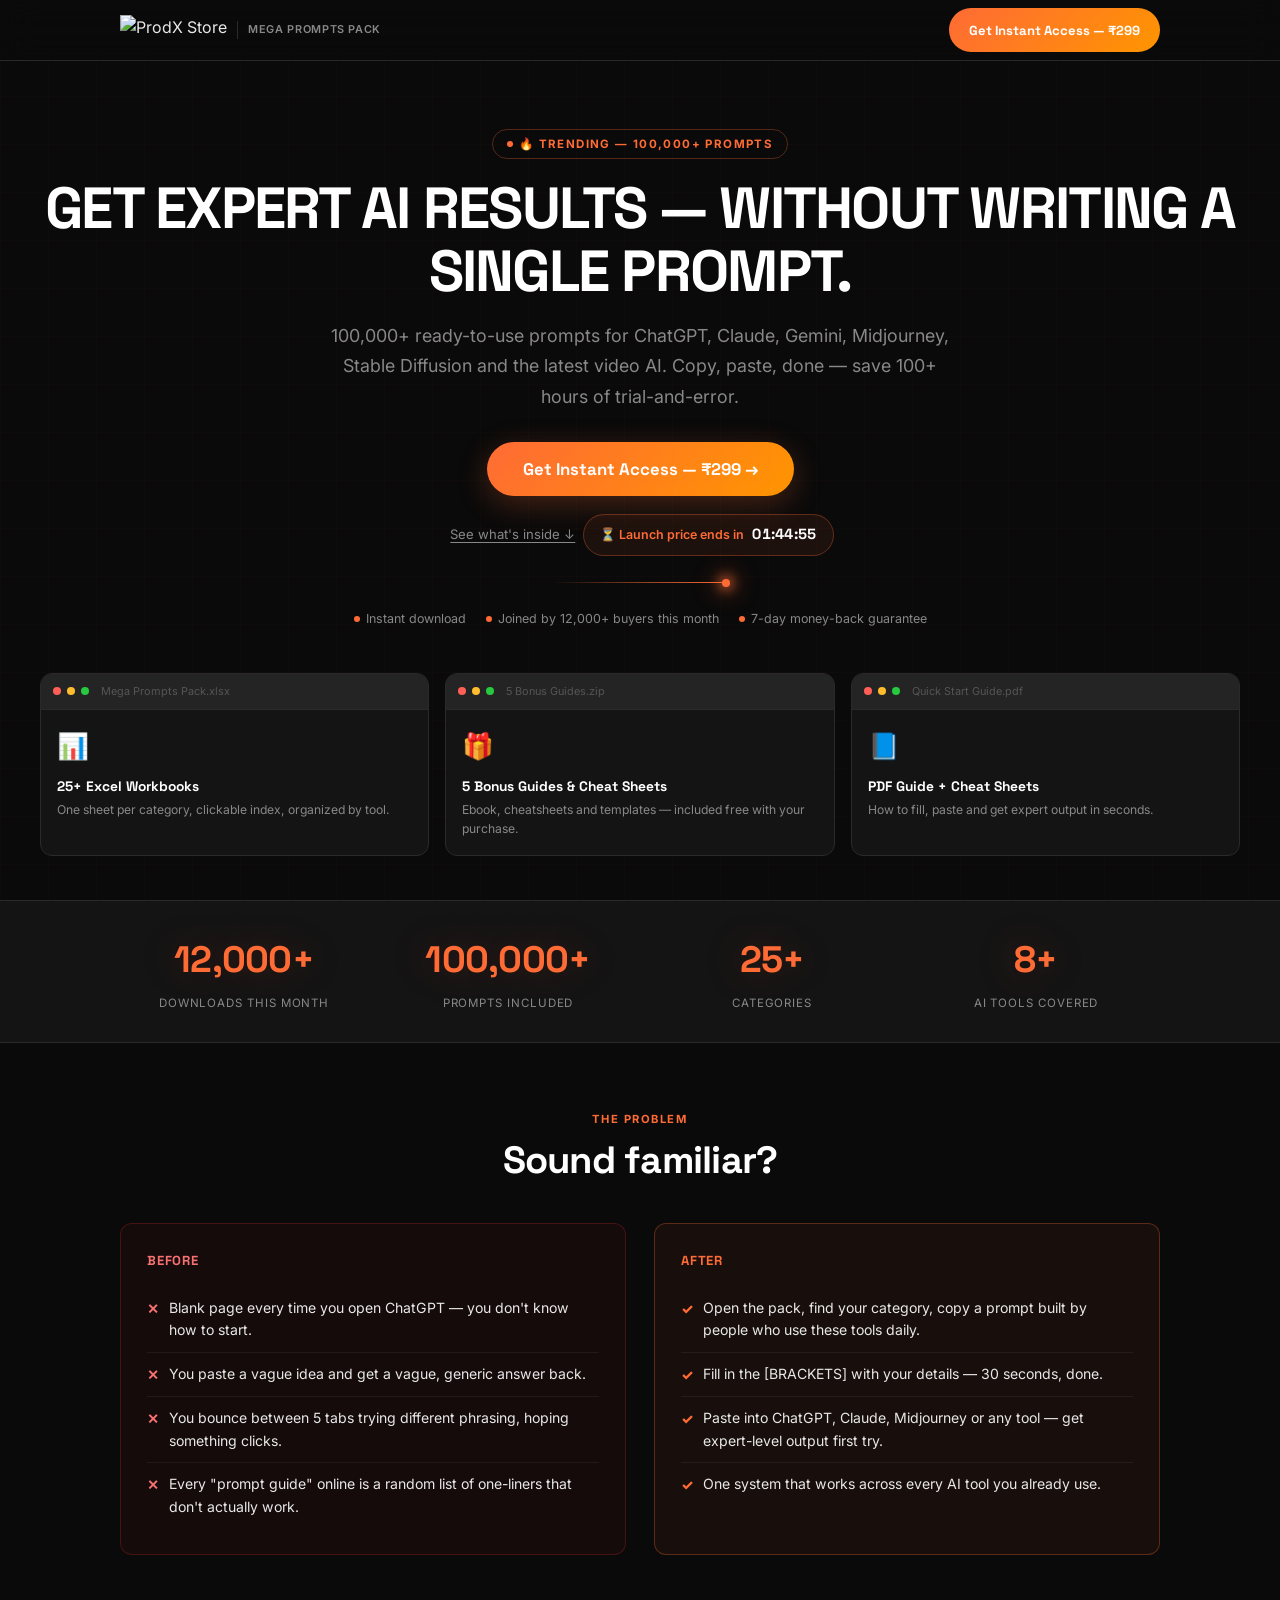
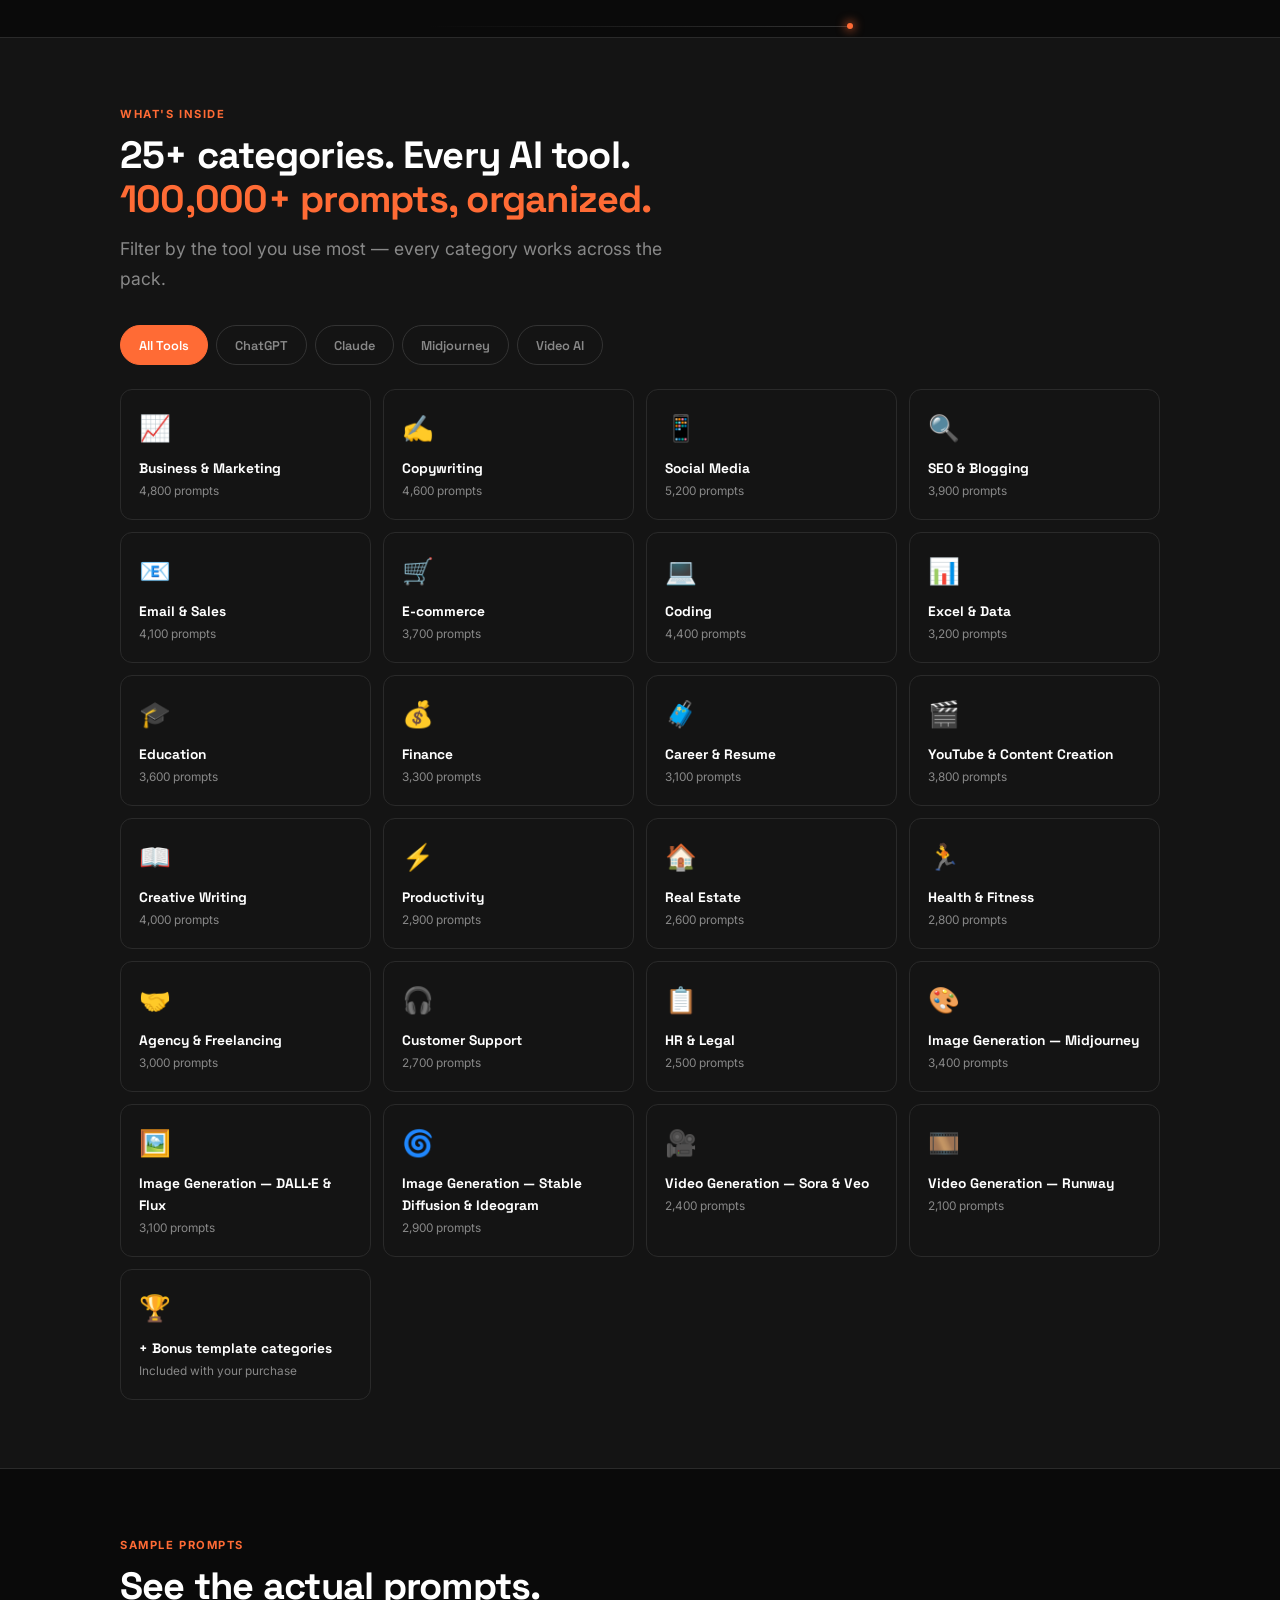
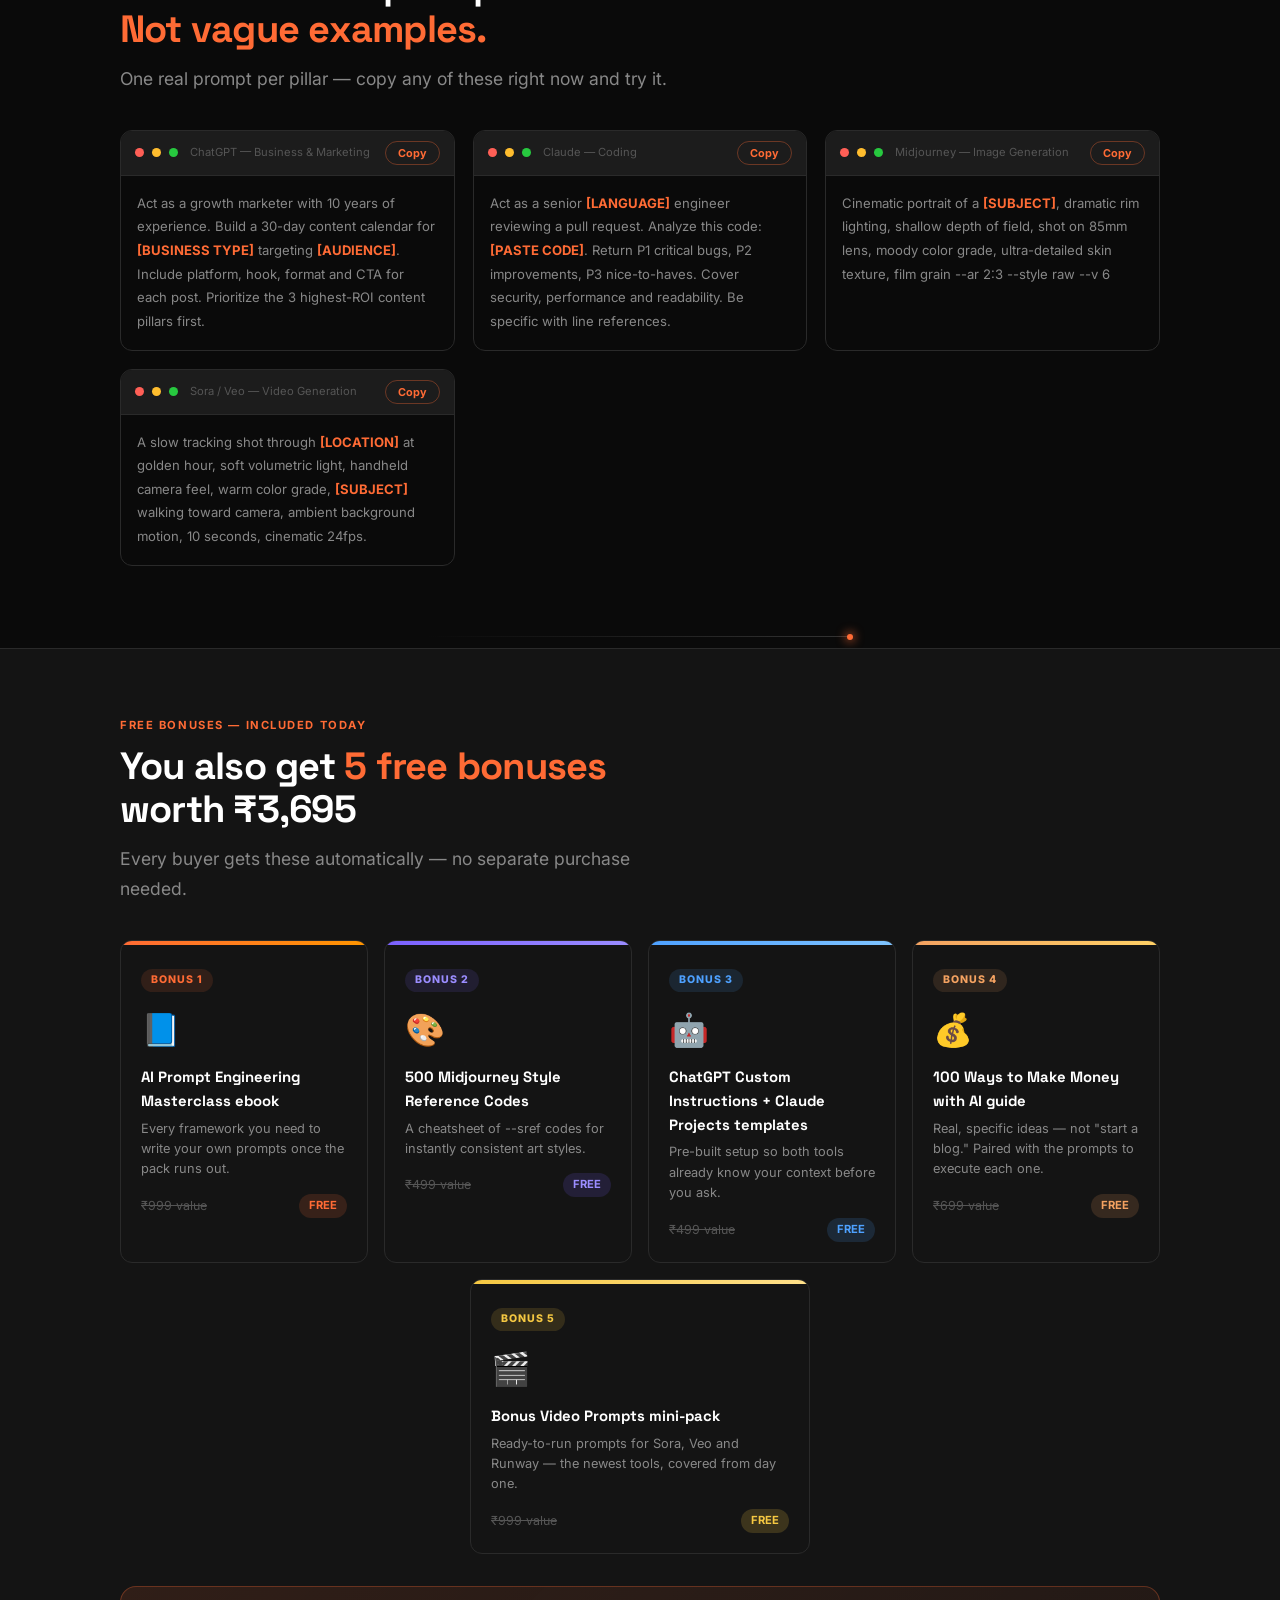
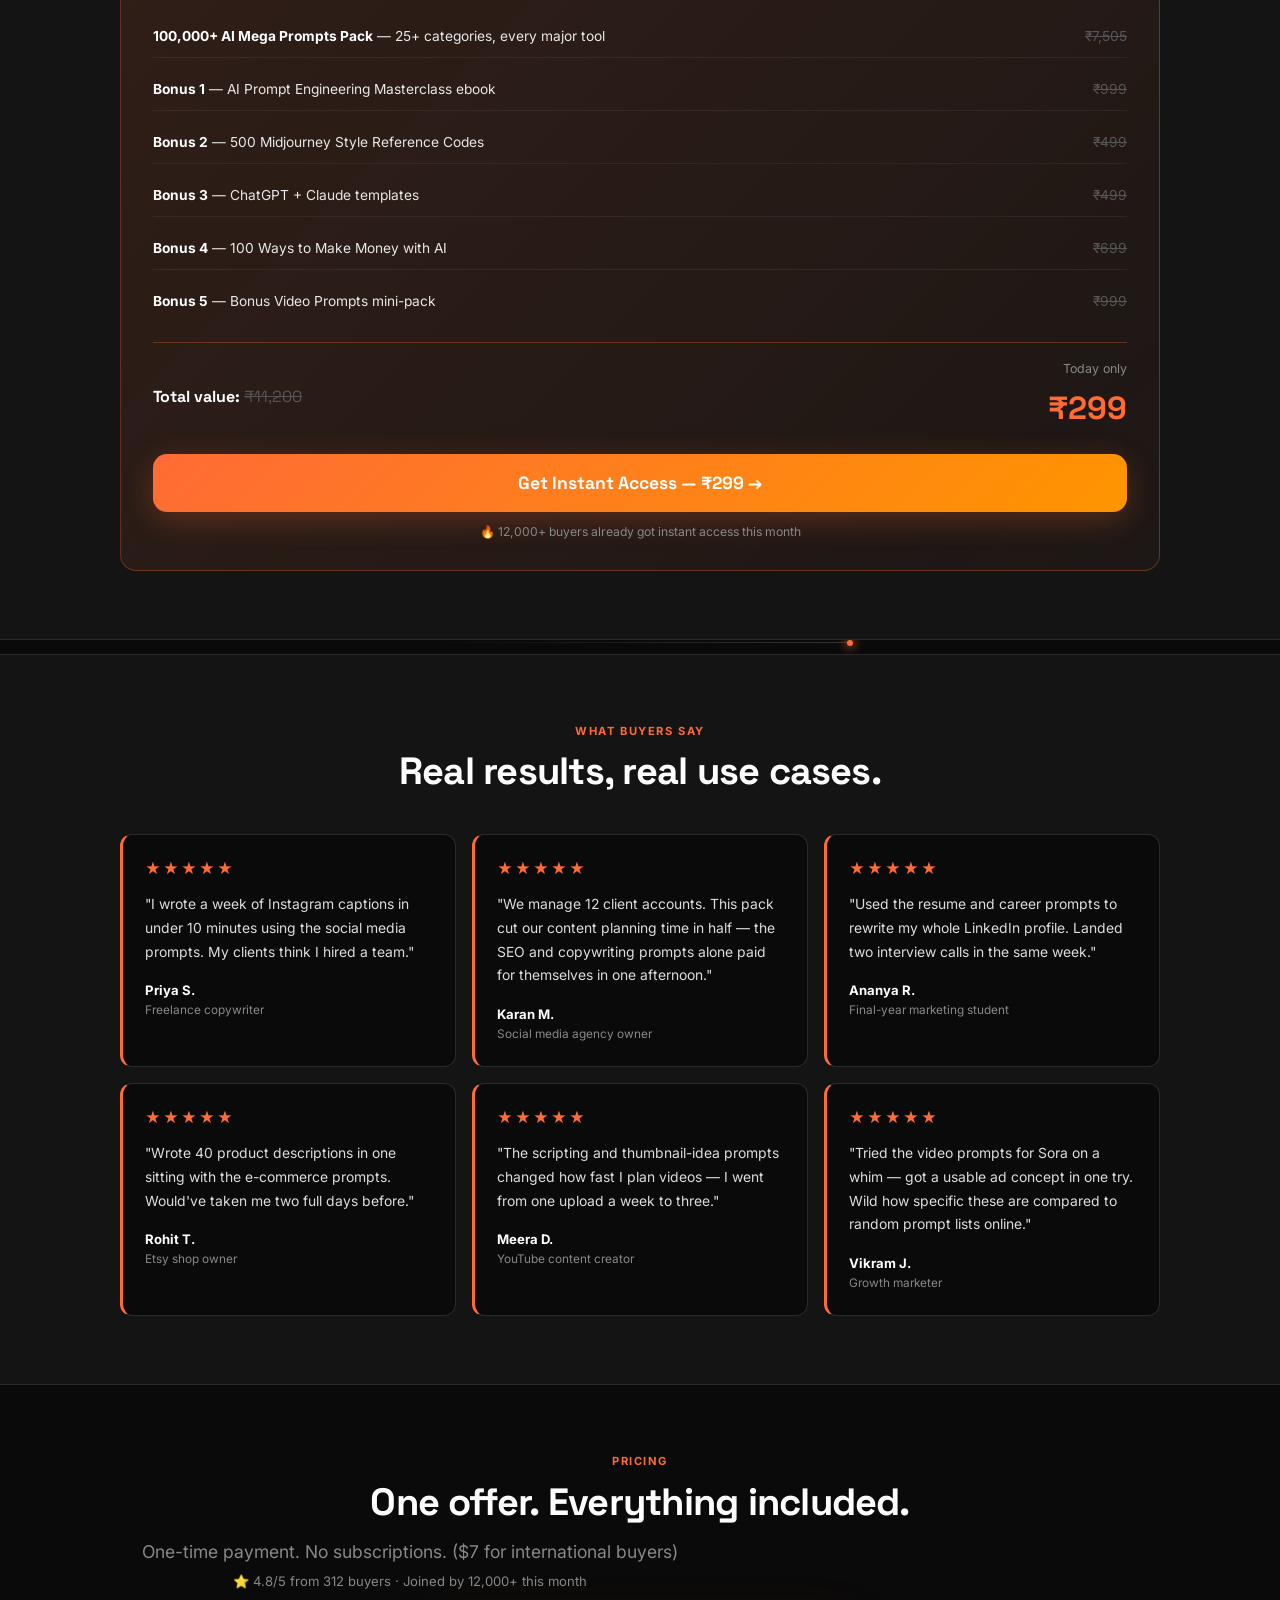
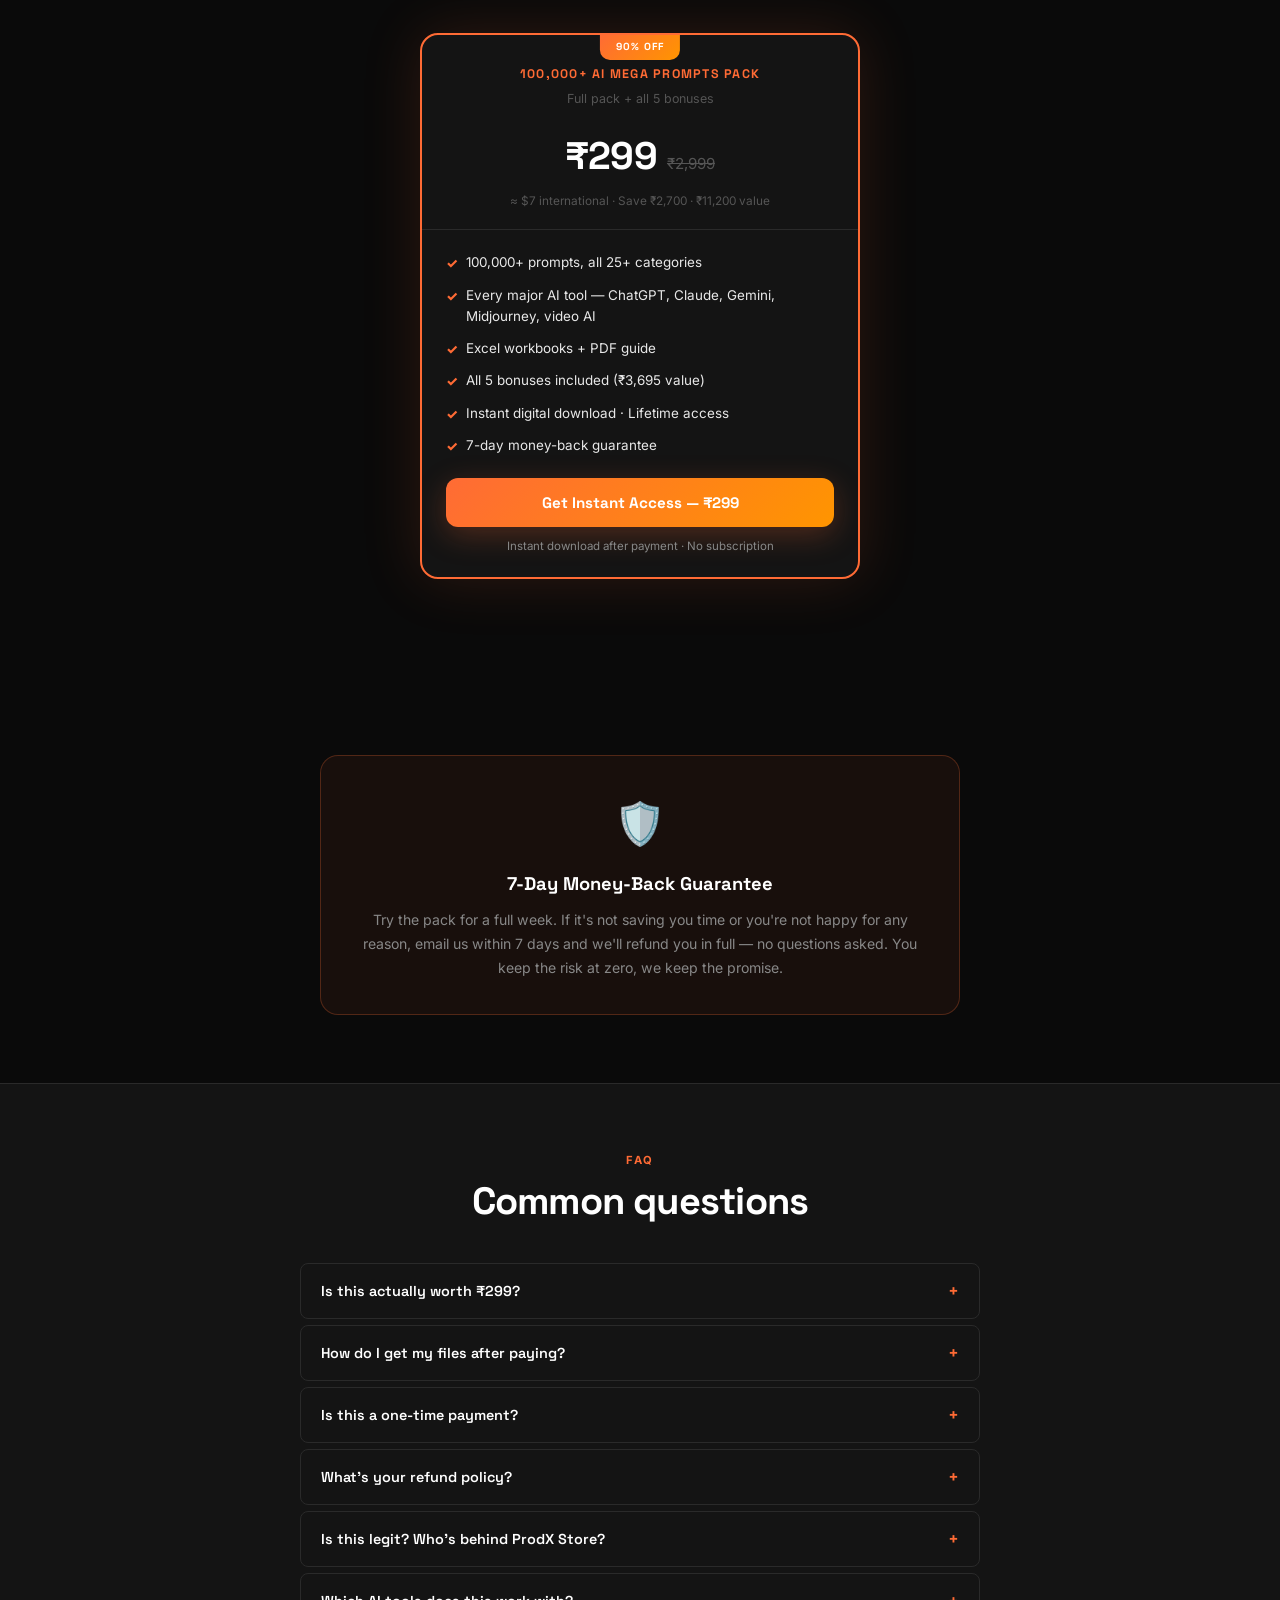
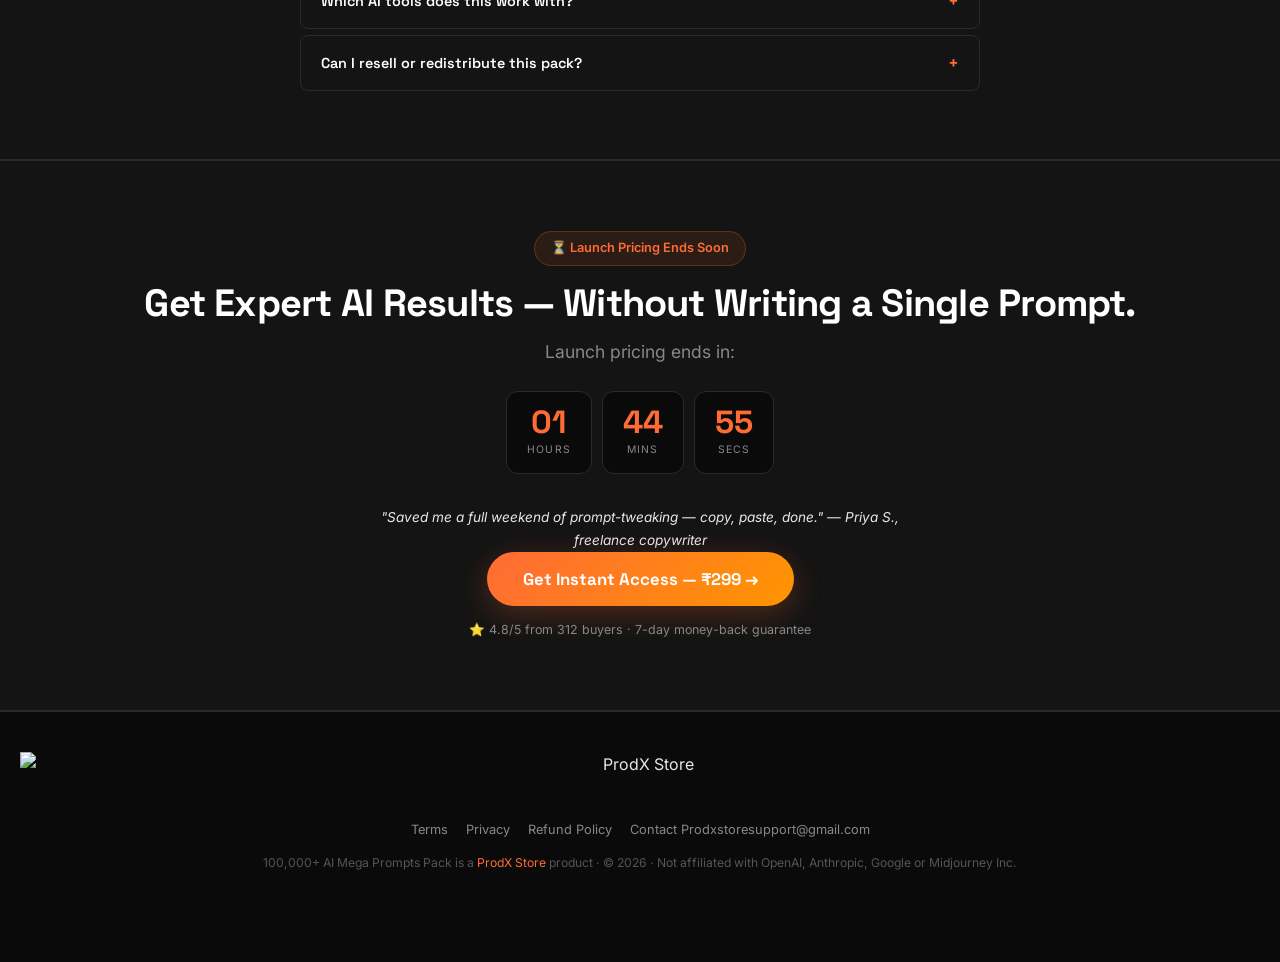
==== commit 81aa399c: "price updated" ====
--- a/mega-pack/index.html
+++ b/mega-pack/index.html
@@ -4,20 +4,20 @@
 <meta charset="UTF-8"/>
 <meta name="viewport" content="width=device-width,initial-scale=1.0"/>
 <title>100,000+ AI Prompts Pack — ChatGPT, Claude & Midjourney Prompts | ProdX Store</title>
-<meta name="description" content="100,000+ ready-to-use AI prompts for ChatGPT, Claude, Gemini, Midjourney, Stable Diffusion, Sora, Veo & more. 25+ categories + 5 free bonuses, ₹11,200 value — today ₹499."/>
+<meta name="description" content="100,000+ ready-to-use AI prompts for ChatGPT, Claude, Gemini, Midjourney, Stable Diffusion, Sora, Veo & more. 25+ categories + 5 free bonuses, ₹11,200 value — today ₹299."/>
 <link rel="canonical" href="https://prodxstore.com/mega-pack/"/>
 
 <!-- Open Graph -->
 <meta property="og:type" content="product"/>
 <meta property="og:title" content="100,000+ AI Prompts Pack — ChatGPT, Claude & Midjourney Prompts"/>
-<meta property="og:description" content="Stop writing prompts from scratch. 100,000+ ready-to-use prompts across 25+ categories for every major AI tool. ₹11,200 value — today ₹499."/>
+<meta property="og:description" content="Stop writing prompts from scratch. 100,000+ ready-to-use prompts across 25+ categories for every major AI tool. ₹11,200 value — today ₹299."/>
 <meta property="og:image" content="./assets/og-image.png"/>
 <meta property="og:url" content="https://prodxstore.com/mega-pack/"/>
 
 <!-- Twitter -->
 <meta name="twitter:card" content="summary_large_image"/>
 <meta name="twitter:title" content="100,000+ AI Prompts Pack — ChatGPT, Claude & Midjourney Prompts"/>
-<meta name="twitter:description" content="100,000+ ready-to-use AI prompts across 25+ categories. Excel + PDF. ₹11,200 value — today ₹499."/>
+<meta name="twitter:description" content="100,000+ ready-to-use AI prompts across 25+ categories. Excel + PDF. ₹11,200 value — today ₹299."/>
 <meta name="twitter:image" content="./assets/og-image.png"/>
 
 <link rel="icon" type="image/png" href="./favicon-32.png"/>
@@ -38,11 +38,9 @@
   "brand": { "@type": "Brand", "name": "ProdX Store" },
   "image": "https://prodxstore.com/assets/og-image.png",
   "offers": {
-    "@type": "AggregateOffer",
+    "@type": "Offer",
     "priceCurrency": "INR",
-    "lowPrice": "199",
-    "highPrice": "1499",
-    "offerCount": "3",
+    "price": "299",
     "availability": "https://schema.org/InStock"
   },
   "aggregateRating": {
@@ -62,7 +60,7 @@
       <img src="./assets/logo-nav.png" alt="ProdX Store" style="height:30px;width:auto"/>
       <span style="font-size:.68rem;color:#888;font-weight:600;letter-spacing:.06em;border-left:1px solid #2A2A2A;padding-left:10px;text-transform:uppercase">Mega Prompts Pack</span>
     </a>
-    <button class="nav-cta" onclick="goTo('pricing')">Get Instant Access — ₹499</button>
+    <button class="nav-cta" onclick="goTo('pricing')">Get Instant Access — ₹299</button>
   </div>
 </nav>
 
@@ -72,7 +70,7 @@
   <h1 class="hero-h1">Get Expert AI Results — Without Writing a Single Prompt.</h1>
   <p class="hero-sub">100,000+ ready-to-use prompts for ChatGPT, Claude, Gemini, Midjourney, Stable Diffusion and the latest video AI. Copy, paste, done — save 100+ hours of trial-and-error.</p>
   <div class="hero-ctas">
-    <button class="btn btn-primary" onclick="goTo('pricing')">Get Instant Access — ₹499 →</button>
+    <button class="btn btn-primary" onclick="goTo('pricing')">Get Instant Access — ₹299 →</button>
   </div>
   <a href="#inside" class="hero-see-inside" onclick="goTo('inside');return false;">See what's inside ↓</a>
   <div class="hero-timer">
@@ -111,7 +109,7 @@
         <div class="mockup-body">
           <div class="mockup-icon">🎁</div>
           <div class="mockup-title">5 Bonus Guides &amp; Cheat Sheets</div>
-          <div class="mockup-desc">Ebook, cheatsheets and templates — included free with every tier.</div>
+          <div class="mockup-desc">Ebook, cheatsheets and templates — included free with your purchase.</div>
         </div>
       </div>
       <div class="mockup-card reveal">
@@ -209,7 +207,7 @@
       <div class="cat-card reveal" data-tools="midjourney"><div class="cat-icon">🌀</div><div class="cat-name">Image Generation — Stable Diffusion &amp; Ideogram</div><div class="cat-count">2,900 prompts</div></div>
       <div class="cat-card reveal" data-tools="video"><div class="cat-icon">🎥</div><div class="cat-name">Video Generation — Sora &amp; Veo</div><div class="cat-count">2,400 prompts</div></div>
       <div class="cat-card reveal" data-tools="video"><div class="cat-icon">🎞️</div><div class="cat-name">Video Generation — Runway</div><div class="cat-count">2,100 prompts</div></div>
-      <div class="cat-card reveal" data-tools="chatgpt,claude"><div class="cat-icon">🏆</div><div class="cat-name">+ Bonus template categories</div><div class="cat-count">Included in Pro &amp; Reseller</div></div>
+      <div class="cat-card reveal" data-tools="chatgpt,claude"><div class="cat-icon">🏆</div><div class="cat-name">+ Bonus template categories</div><div class="cat-count">Included with your purchase</div></div>
     </div>
   </div>
 </section>
@@ -342,9 +340,9 @@
       </div>
       <div class="value-total-row">
         <div class="value-total-label">Total value: <span style="text-decoration:line-through;color:var(--su);font-weight:400">₹11,200</span></div>
-        <div><div style="text-align:right;font-size:.78rem;color:var(--mu);margin-bottom:4px">Today only</div><div class="value-total-price">₹499</div></div>
-      </div>
-      <button class="btn btn-primary btn-full" style="margin-top:20px" onclick="goTo('pricing')">Get Instant Access — ₹499 →</button>
+        <div><div style="text-align:right;font-size:.78rem;color:var(--mu);margin-bottom:4px">Today only</div><div class="value-total-price">₹299</div></div>
+      </div>
+      <button class="btn btn-primary btn-full" style="margin-top:20px" onclick="goTo('pricing')">Get Instant Access — ₹299 →</button>
       <p style="text-align:center;font-size:.76rem;color:var(--mu);margin-top:10px">🔥 12,000+ buyers already got instant access this month</p>
     </div>
   </div>
@@ -403,39 +401,18 @@
 <section class="section" id="pricing">
   <div class="wrap">
     <div class="sec-label sec-center" style="text-align:center">Pricing</div>
-    <h2 class="h2 sec-center" style="text-align:center">Pick your access level.</h2>
-    <p class="sub sec-center" style="text-align:center;margin-bottom:4px">One-time payment. No subscriptions. <span style="color:var(--mu)">($12 for international buyers)</span></p>
+    <h2 class="h2 sec-center" style="text-align:center">One offer. Everything included.</h2>
+    <p class="sub sec-center" style="text-align:center;margin-bottom:4px">One-time payment. No subscriptions. <span style="color:var(--mu)">($7 for international buyers)</span></p>
     <p class="sub sec-center" style="text-align:center;margin-bottom:8px;font-size:.82rem">⭐ 4.8/5 from 312 buyers · Joined by 12,000+ this month</p>
 
     <div class="pricing-grid">
-      <!-- STARTER -->
-      <div class="price-card reveal">
+      <div class="price-card featured reveal">
+        <div class="price-popular">90% OFF</div>
         <div class="price-head">
-          <div class="price-tier">Starter</div>
-          <div class="price-tier-desc">10,000 prompts · 10 categories</div>
-          <div class="price-amt-row"><div class="price-amt">₹199</div><div class="price-was">₹999</div></div>
-          <div class="price-usd">≈ $5 international</div>
-        </div>
-        <div class="price-body">
-          <ul class="price-feats">
-            <li>10,000 prompts across 10 core categories</li>
-            <li>ChatGPT + Claude ready</li>
-            <li>Excel workbook, instant download</li>
-            <li>7-day money-back guarantee</li>
-          </ul>
-          <!-- RAZORPAY_BUTTON_STARTER -->
-          <button class="btn price-cta" onclick="payWithRazorpay('starter')">Get Instant Access — ₹199</button>
-        </div>
-      </div>
-
-      <!-- PRO -->
-      <div class="price-card featured reveal">
-        <div class="price-popular">Most Popular</div>
-        <div class="price-head">
-          <div class="price-tier">Pro</div>
-          <div class="price-tier-desc">Full 100K+ pack + all 5 bonuses</div>
-          <div class="price-amt-row"><div class="price-amt">₹499</div><div class="price-was">₹2,999</div></div>
-          <div class="price-usd">≈ $12 international · ₹11,200 value</div>
+          <div class="price-tier">100,000+ AI Mega Prompts Pack</div>
+          <div class="price-tier-desc">Full pack + all 5 bonuses</div>
+          <div class="price-amt-row"><div class="price-amt">₹299</div><div class="price-was">₹2,999</div></div>
+          <div class="price-usd">≈ $7 international · Save ₹2,700 · ₹11,200 value</div>
         </div>
         <div class="price-body">
           <ul class="price-feats">
@@ -443,31 +420,12 @@
             <li>Every major AI tool — ChatGPT, Claude, Gemini, Midjourney, video AI</li>
             <li>Excel workbooks + PDF guide</li>
             <li>All 5 bonuses included (₹3,695 value)</li>
+            <li>Instant digital download · Lifetime access</li>
             <li>7-day money-back guarantee</li>
           </ul>
-          <!-- RAZORPAY_BUTTON_PRO -->
-          <button class="btn btn-primary price-cta" onclick="payWithRazorpay('pro')">Get Instant Access — ₹499</button>
-          <p style="text-align:center;font-size:.72rem;color:var(--mu);margin-top:10px">Most buyers pick this tier</p>
-        </div>
-      </div>
-
-      <!-- RESELLER -->
-      <div class="price-card reveal">
-        <div class="price-head">
-          <div class="price-tier">Reseller</div>
-          <div class="price-tier-desc">Everything + commercial resell (PLR)</div>
-          <div class="price-amt-row"><div class="price-amt">₹1,499</div><div class="price-was">₹5,999</div></div>
-          <div class="price-usd">≈ $35 international</div>
-        </div>
-        <div class="price-body">
-          <ul class="price-feats">
-            <li>Everything in Pro — full pack + all 5 bonuses</li>
-            <li>Full commercial resell / PLR license document</li>
-            <li>Rebrand and sell as your own product</li>
-            <li>7-day money-back guarantee</li>
-          </ul>
-          <!-- RAZORPAY_BUTTON_RESELLER -->
-          <button class="btn price-cta" onclick="payWithRazorpay('reseller')">Get Instant Access — ₹1,499</button>
+          <!-- RAZORPAY_PAYMENT_PAGE -->
+          <button class="btn btn-primary price-cta" onclick="payWithRazorpay()">Get Instant Access — ₹299</button>
+          <p style="text-align:center;font-size:.72rem;color:var(--mu);margin-top:10px">Instant download after payment · No subscription</p>
         </div>
       </div>
     </div>
@@ -492,16 +450,16 @@
     <h2 class="h2 sec-center" style="text-align:center">Common questions</h2>
     <div class="faq-list">
       <div class="faq-item">
-        <button class="faq-q">Is this actually worth ₹499?<span class="faq-icon">+</span></button>
-        <div class="faq-a">You're getting 100,000+ prompts plus 5 bonuses — a ₹11,200 value — for ₹499. That's less than one hour of a freelancer's time, and it saves you 100+ hours of trial-and-error prompting. If it doesn't pay for itself in your first week, refund it.</div>
+        <button class="faq-q">Is this actually worth ₹299?<span class="faq-icon">+</span></button>
+        <div class="faq-a">You're getting 100,000+ prompts plus 5 bonuses — a ₹11,200 value — for ₹299. That's less than one hour of a freelancer's time, and it saves you 100+ hours of trial-and-error prompting. If it doesn't pay for itself in your first week, refund it.</div>
       </div>
       <div class="faq-item">
         <button class="faq-q">How do I get my files after paying?<span class="faq-icon">+</span></button>
-        <div class="faq-a">Instant download — right after checkout you land on a page with your download buttons, organized by tier: Excel workbooks and your bonus files. The same links are also emailed to your checkout email immediately.</div>
+        <div class="faq-a">Instant download — right after checkout you land on a page with your download buttons: Excel workbooks and your bonus files. The same links are also emailed to your checkout email immediately.</div>
       </div>
       <div class="faq-item">
         <button class="faq-q">Is this a one-time payment?<span class="faq-icon">+</span></button>
-        <div class="faq-a">Yes. Every tier is a single one-time payment. No subscriptions, no recurring charges, no hidden renewals.</div>
+        <div class="faq-a">Yes. It's a single one-time payment. No subscriptions, no recurring charges, no hidden renewals.</div>
       </div>
       <div class="faq-item">
         <button class="faq-q">What's your refund policy?<span class="faq-icon">+</span></button>
@@ -516,8 +474,8 @@
         <div class="faq-a">ChatGPT, Claude, Gemini, Midjourney, DALL·E, Stable Diffusion / Flux, Ideogram, and trending video tools like Sora, Veo and Runway. Text prompts are written for the top text models; image and video prompts are formatted for each specific tool's syntax.</div>
       </div>
       <div class="faq-item">
-        <button class="faq-q">Can I resell this pack? (Reseller tier only)<span class="faq-icon">+</span></button>
-        <div class="faq-a">Only buyers of the Reseller tier get commercial resell / PLR rights — you can rebrand the pack and sell it as your own product. Starter and Pro tiers are for personal and client use only, not resale.</div>
+        <button class="faq-q">Can I resell or redistribute this pack?<span class="faq-icon">+</span></button>
+        <div class="faq-a">No. Your purchase includes a personal/business-use license for using the prompts in your own work — it doesn't include the right to resell, redistribute, re-upload, rebrand or claim authorship of the files themselves. Use everything inside for yourself or your clients' projects, but the pack itself isn't yours to pass on.</div>
       </div>
     </div>
   </div>
@@ -536,7 +494,7 @@
         <div class="cd-box"><div class="cd-num" id="cd-s">00</div><div class="cd-label">Secs</div></div>
       </div>
       <p class="testi-text" data-placeholder="true" style="max-width:520px;margin:20px auto 0;font-size:.85rem;text-align:center;color:var(--tx);font-style:italic">"Saved me a full weekend of prompt-tweaking — copy, paste, done." — Priya S., freelance copywriter</p>
-      <button class="btn btn-primary" onclick="goTo('pricing')">Get Instant Access — ₹499 →</button>
+      <button class="btn btn-primary" onclick="goTo('pricing')">Get Instant Access — ₹299 →</button>
       <p style="text-align:center;font-size:.78rem;color:var(--mu);margin-top:14px">⭐ 4.8/5 from 312 buyers · 7-day money-back guarantee</p>
     </div>
   </div>
@@ -559,9 +517,9 @@
   <div class="sticky-in">
     <div>
       <div class="sticky-text-top">🔥 12,000+ bought this month</div>
-      <div class="sticky-text-bot">100,000+ Prompts — <span style="color:var(--or)">₹499</span> <span style="text-decoration:line-through;color:var(--su);font-size:.8rem">₹2,999</span></div>
-    </div>
-    <button class="sticky-btn" onclick="goTo('pricing')">Get Access — ₹499 →</button>
+      <div class="sticky-text-bot">100,000+ Prompts — <span style="color:var(--or)">₹299</span> <span style="text-decoration:line-through;color:var(--su);font-size:.8rem">₹2,999</span></div>
+    </div>
+    <button class="sticky-btn" onclick="goTo('pricing')">Get Access — ₹299 →</button>
   </div>
 </div>
 
--- a/mega-pack/styles.css
+++ b/mega-pack/styles.css
@@ -205,12 +205,10 @@
 .value-total-label { font-family: 'Space Grotesk', sans-serif; font-size: 1rem; font-weight: 700; color: var(--wh) }
 .value-total-price { font-family: 'Space Grotesk', sans-serif; font-size: 2rem; font-weight: 800; color: var(--or) }
 
-/* ── PRICING TABLE (3-tier) ──────────────────────────────── */
-.pricing-grid { display: grid; grid-template-columns: repeat(3,1fr); gap: 20px; margin-top: 40px; align-items: stretch }
-@media(max-width:900px) { .pricing-grid { grid-template-columns: 1fr; max-width: 420px; margin-left: auto; margin-right: auto } }
-.price-card { background: var(--s1); border: 1px solid var(--border2); border-radius: 18px; overflow: hidden; display: flex; flex-direction: column; position: relative }
-.price-card.featured { border: 2px solid var(--or); box-shadow: 0 0 60px rgba(255,107,53,.15); transform: scale(1.03) }
-@media(max-width:900px) { .price-card.featured { transform: none } }
+/* ── PRICING (single offer) ──────────────────────────────── */
+.pricing-grid { display: flex; justify-content: center; margin-top: 40px }
+.price-card { background: var(--s1); border: 1px solid var(--border2); border-radius: 18px; overflow: hidden; display: flex; flex-direction: column; position: relative; width: 100%; max-width: 440px }
+.price-card.featured { border: 2px solid var(--or); box-shadow: 0 0 60px rgba(255,107,53,.15) }
 .price-popular { position: absolute; top: -1px; left: 50%; transform: translateX(-50%); background: linear-gradient(135deg,#FF6B35,#FF9500); color: #fff; font-family: 'Space Grotesk', sans-serif; font-size: .64rem; font-weight: 800; letter-spacing: .1em; text-transform: uppercase; padding: 5px 16px; border-radius: 0 0 10px 10px; white-space: nowrap }
 .price-head { padding: 30px 24px 18px; text-align: center; border-bottom: 1px solid var(--border) }
 .price-tier { font-family: 'Space Grotesk', sans-serif; font-size: .78rem; font-weight: 800; letter-spacing: .1em; text-transform: uppercase; color: var(--mu) }
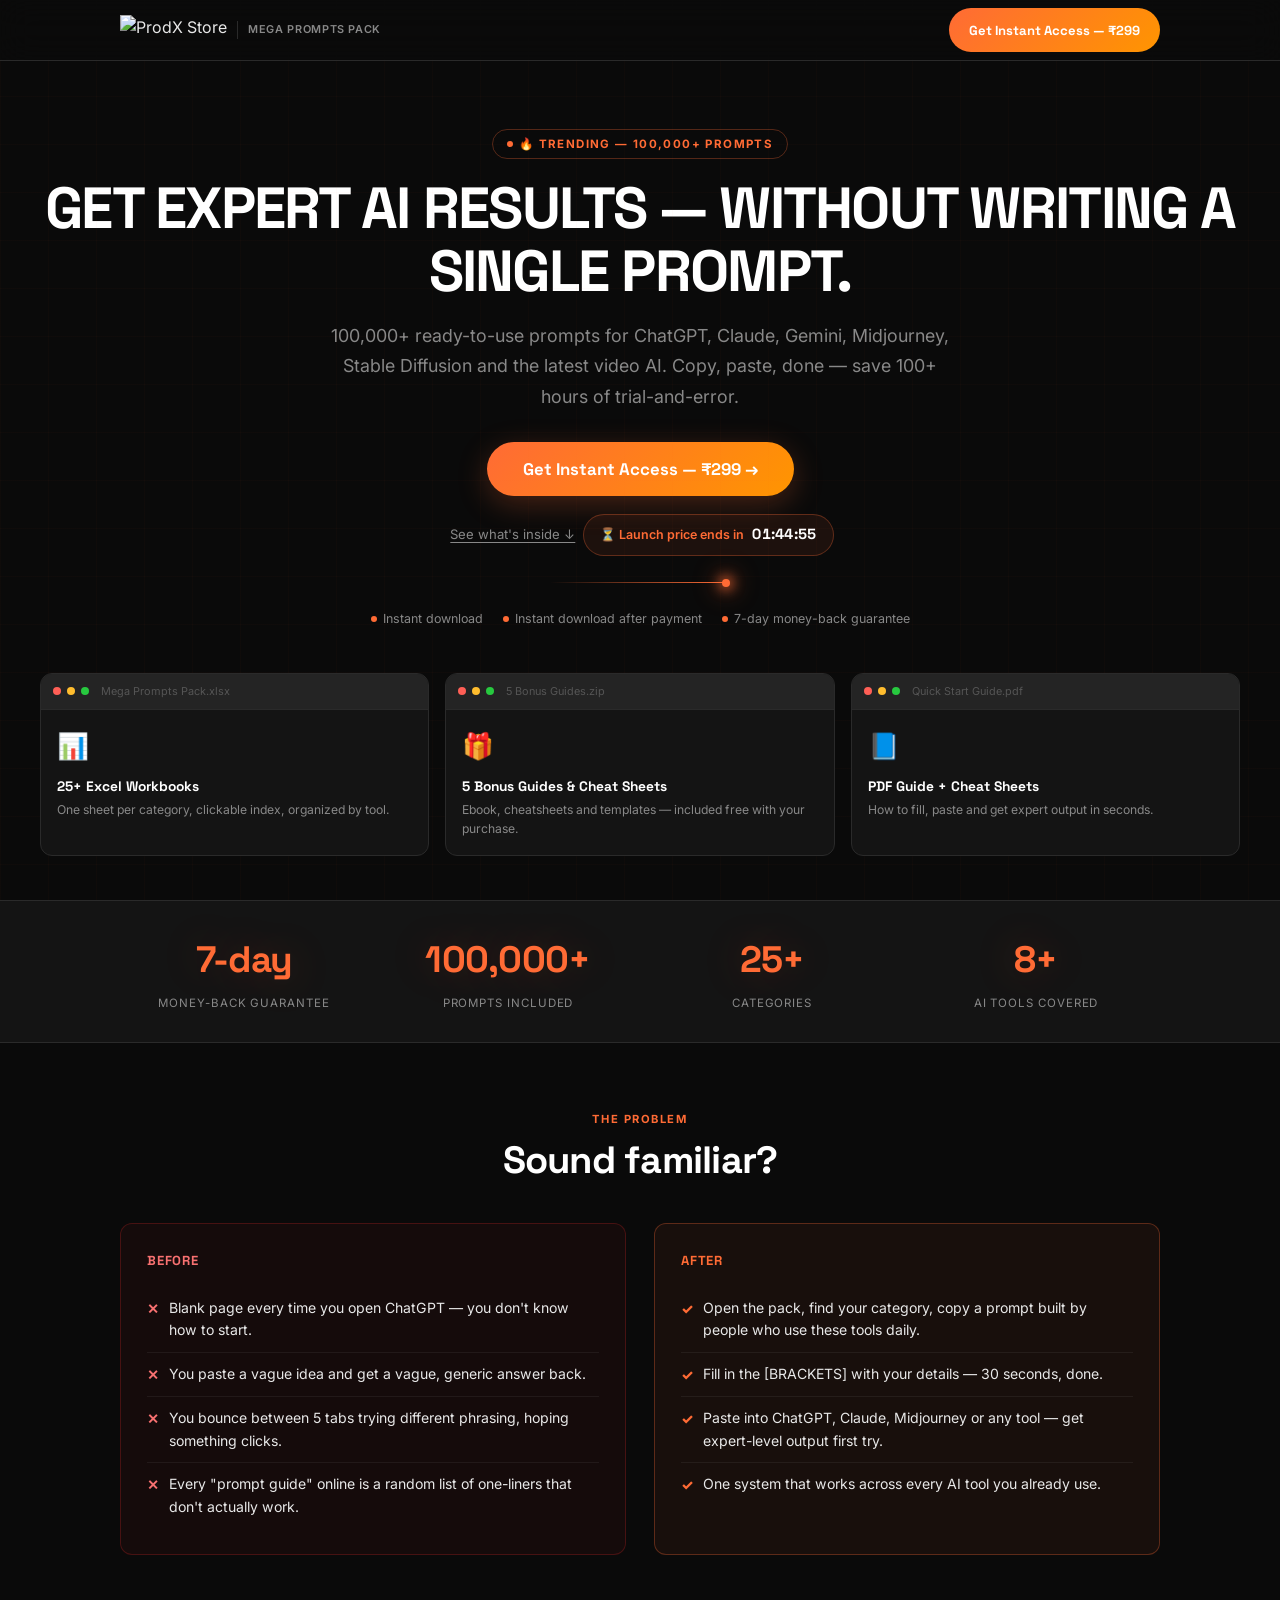
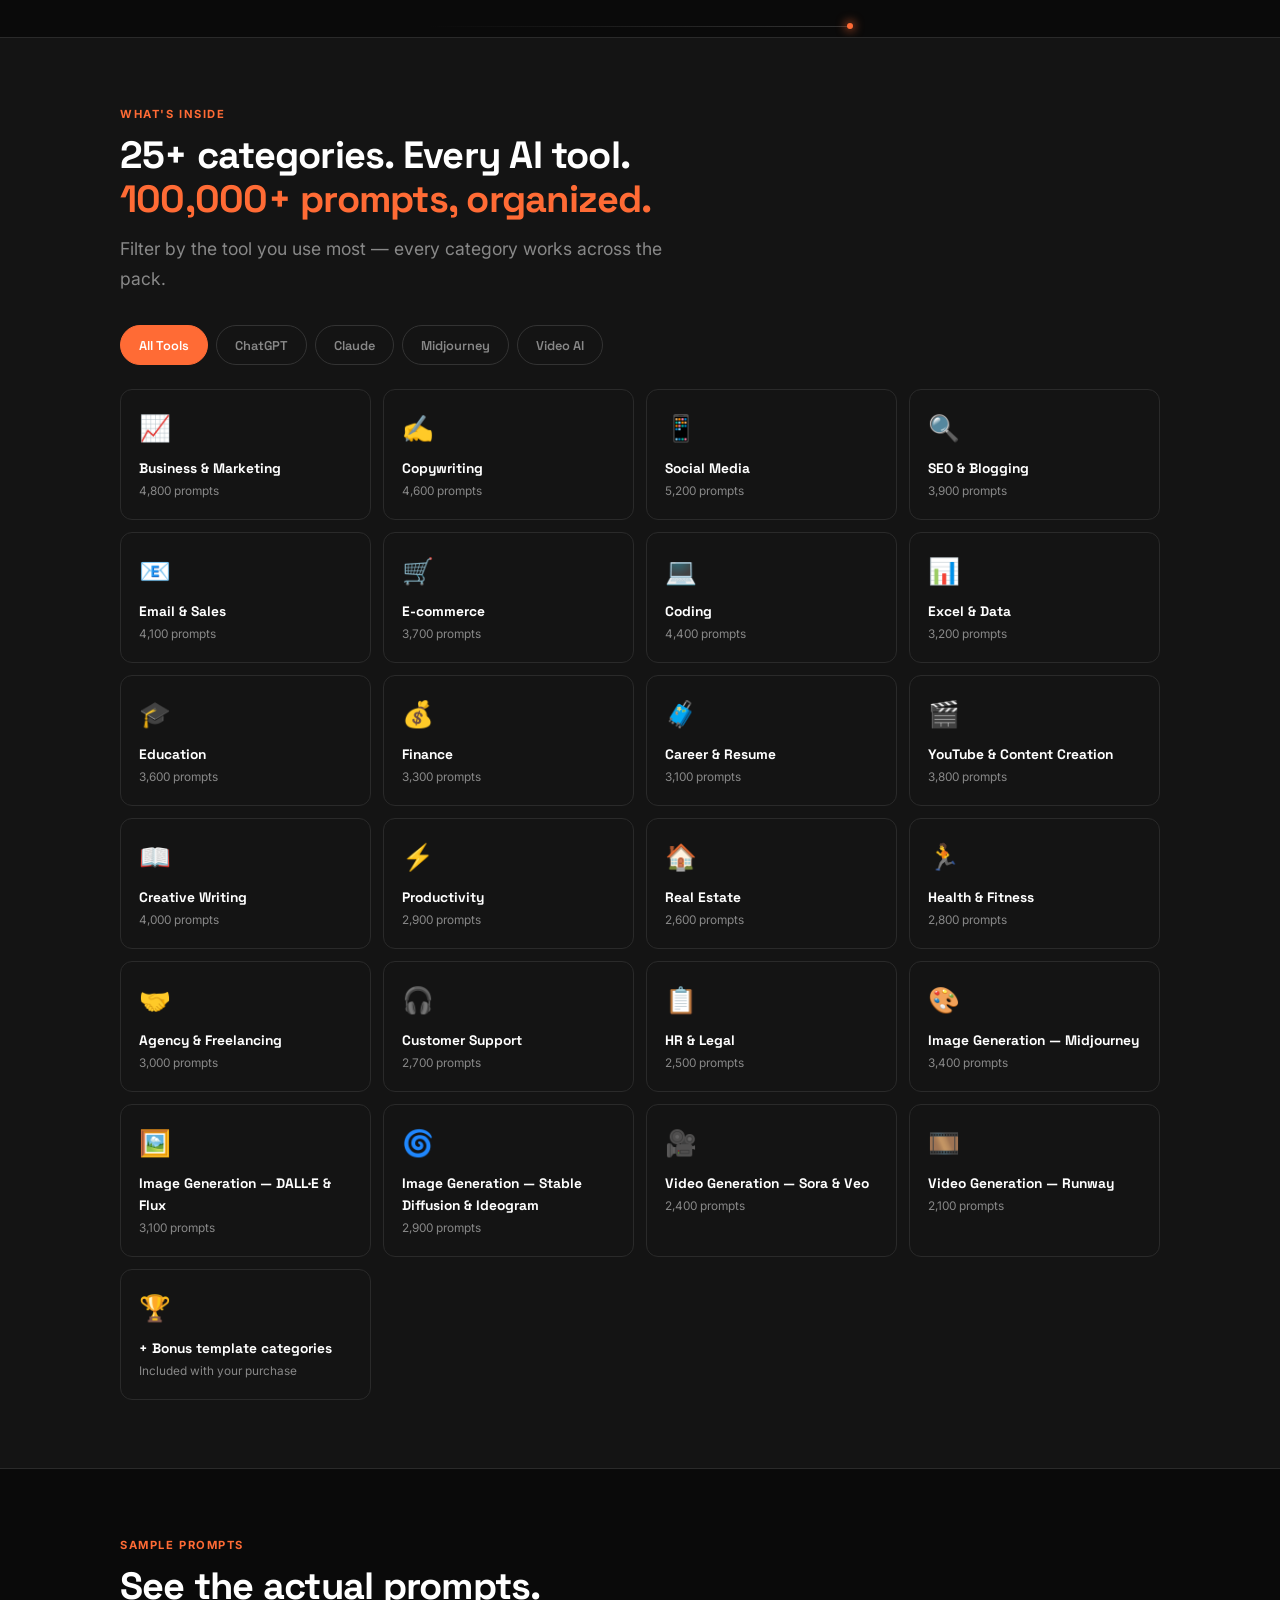
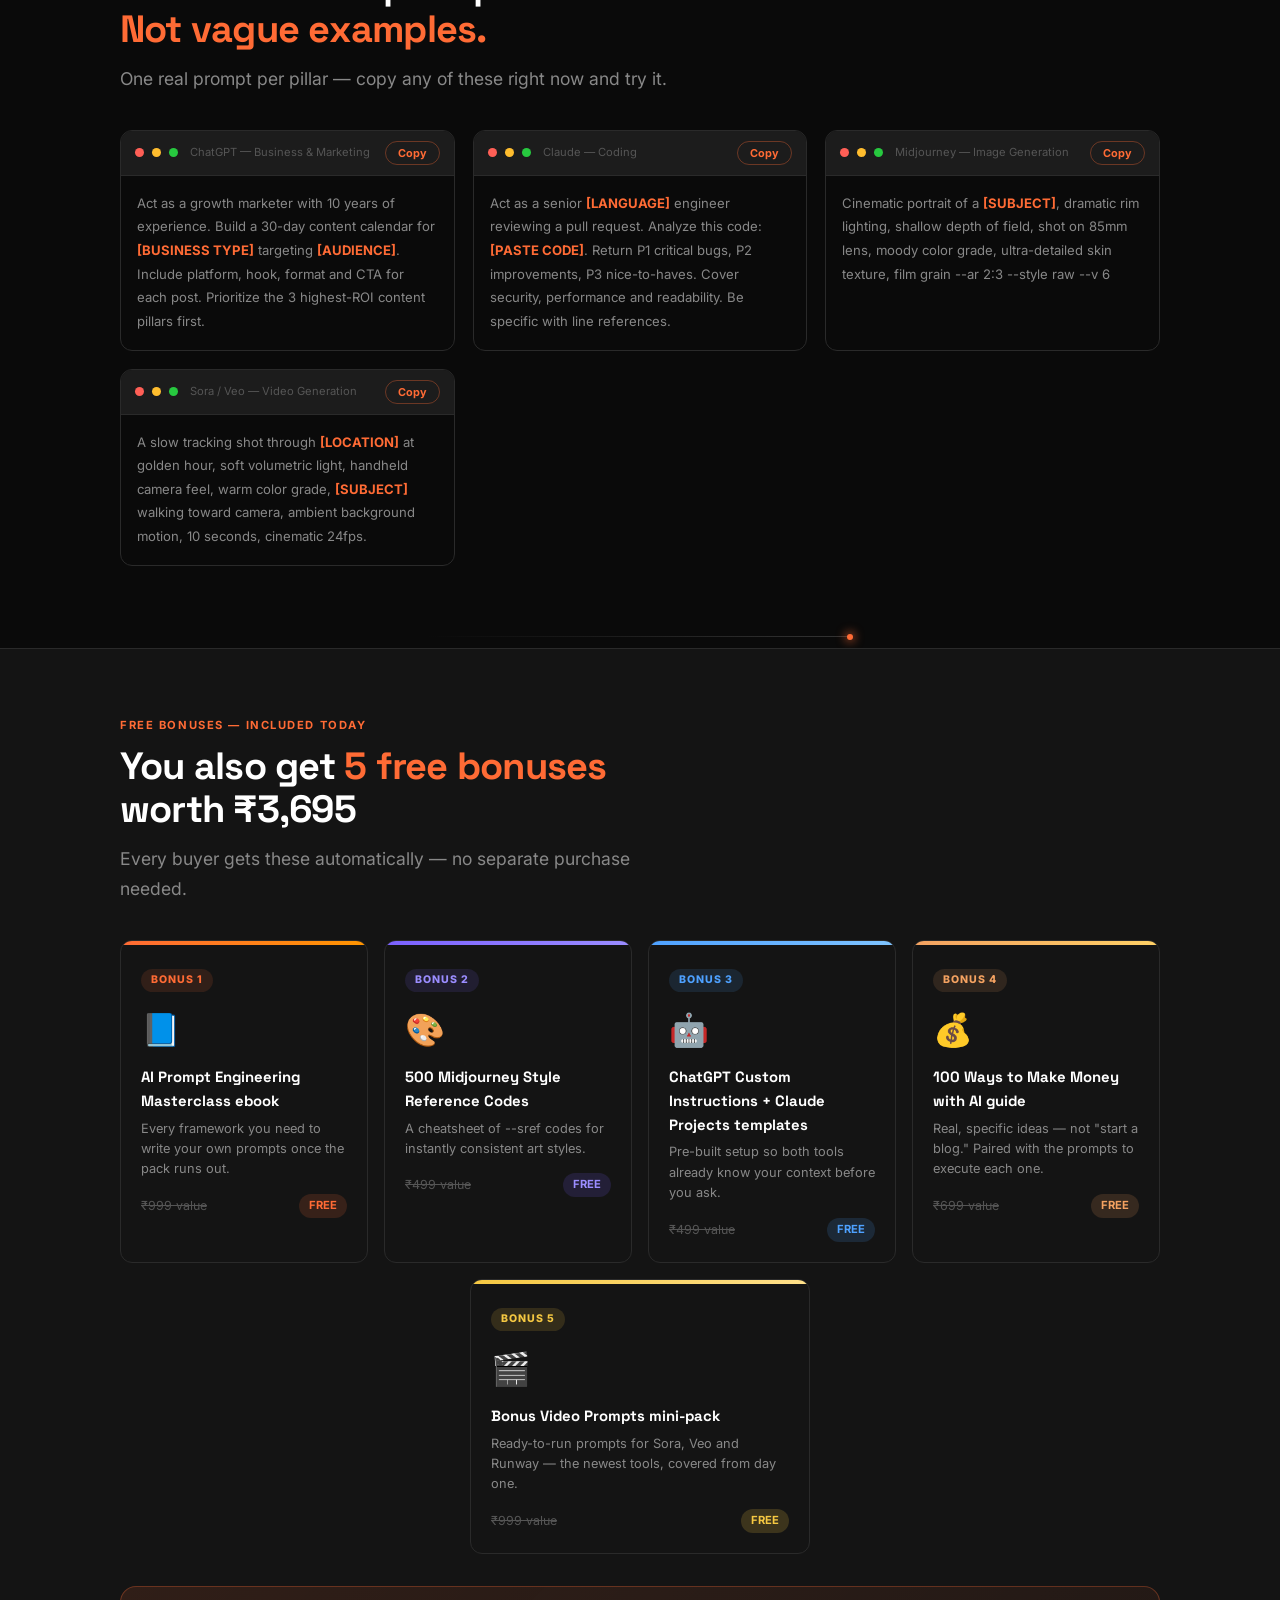
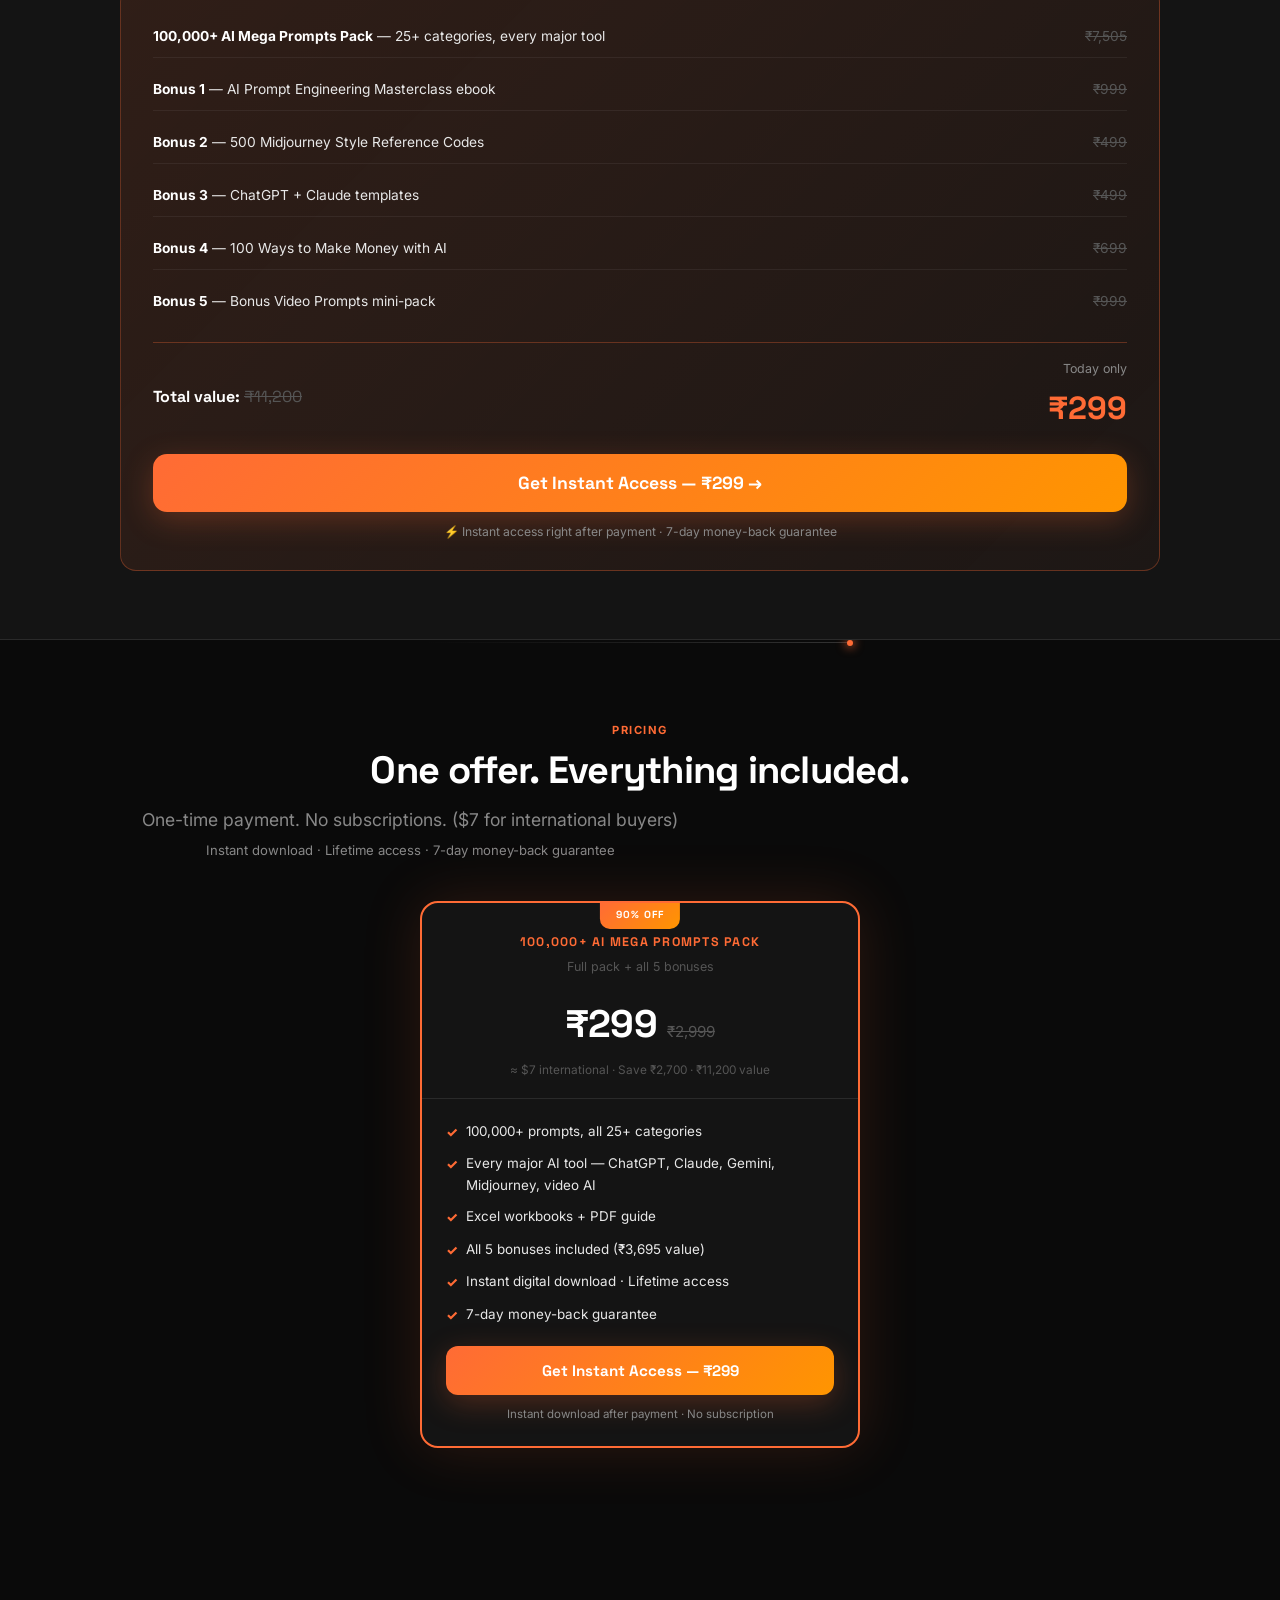
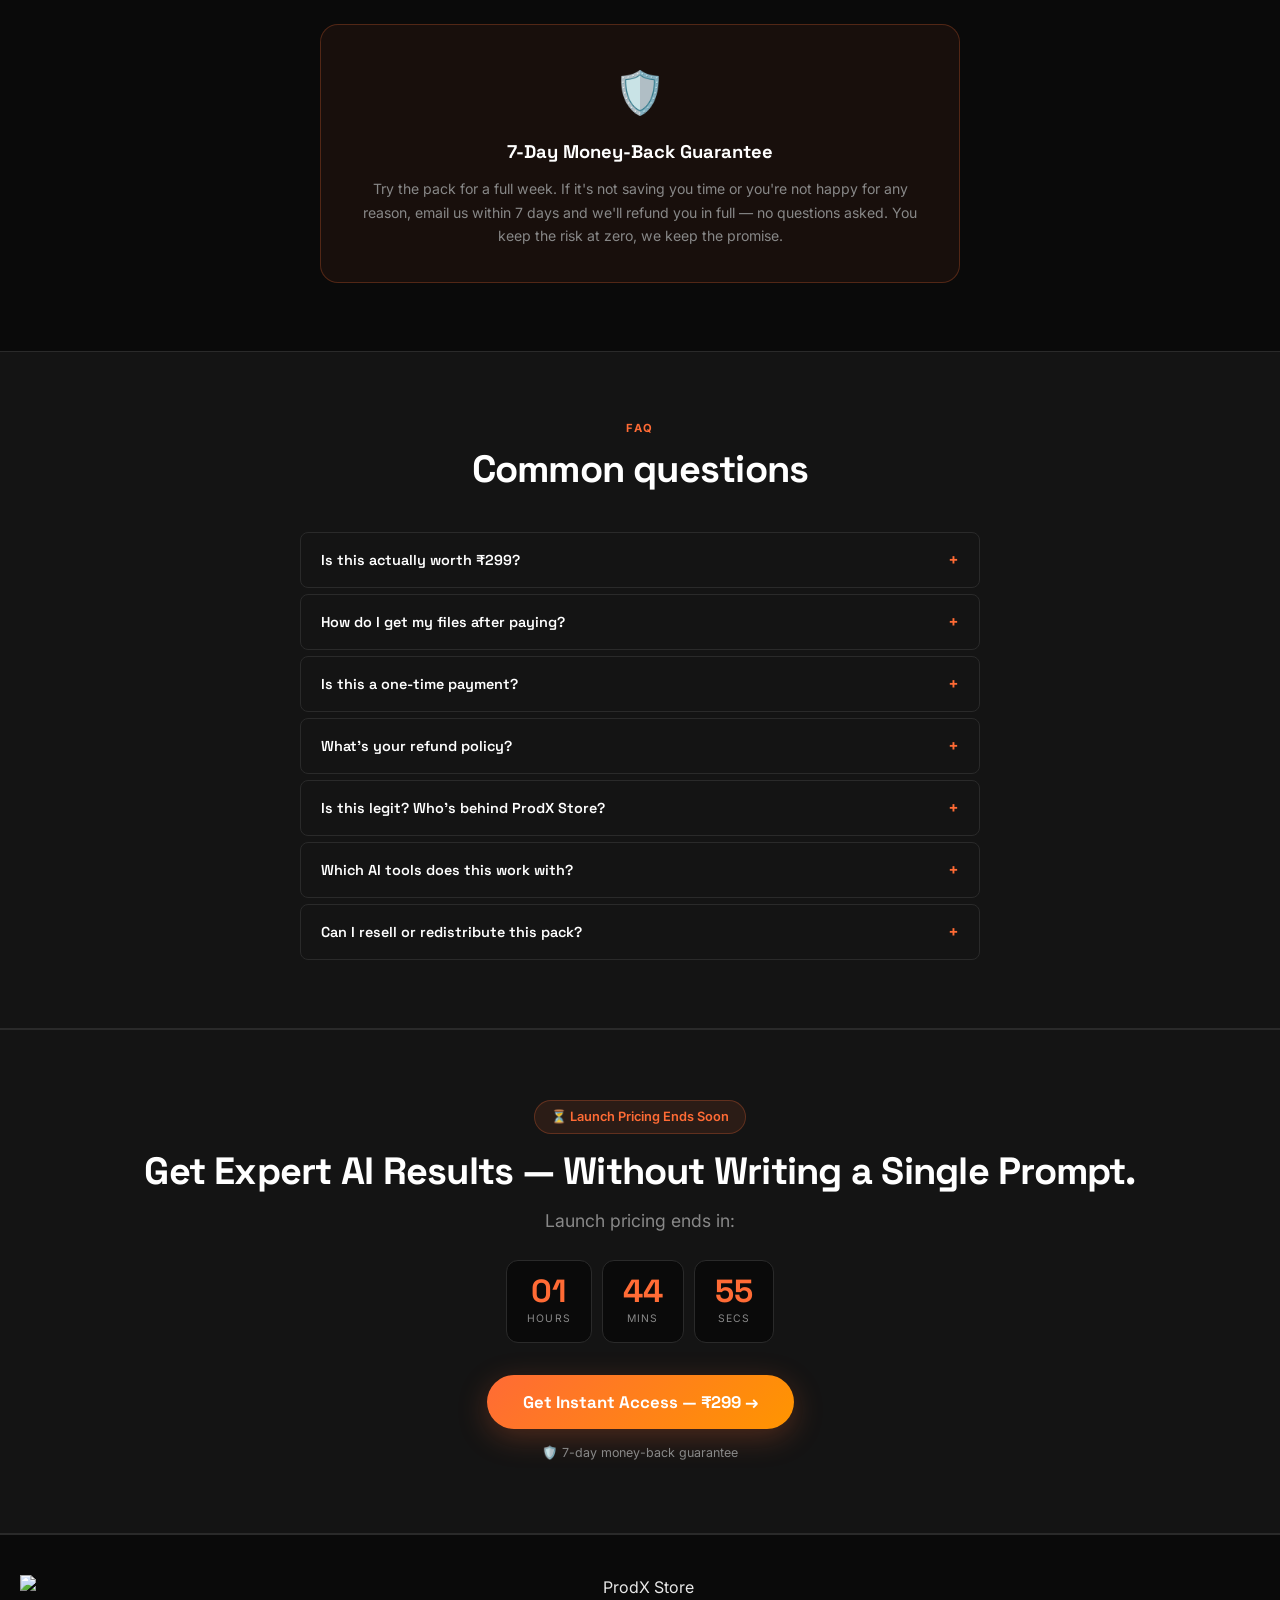
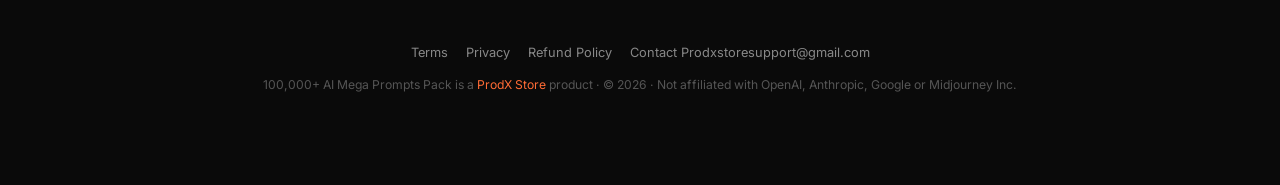
==== commit 95e5c1f3: "Remove unverifiable sales numbers, rating and placeholder testimonials Replaces '12,000+ this month'" ====
--- a/mega-pack/index.html
+++ b/mega-pack/index.html
@@ -42,11 +42,6 @@
     "priceCurrency": "INR",
     "price": "299",
     "availability": "https://schema.org/InStock"
-  },
-  "aggregateRating": {
-    "@type": "AggregateRating",
-    "ratingValue": "4.8",
-    "reviewCount": "312"
   }
 }
 </script>
@@ -80,7 +75,7 @@
   <div class="brand-rule"><span class="dot"></span></div>
   <div class="trust-row">
     <div class="trust-item"><div class="trust-dot"></div>Instant download</div>
-    <div class="trust-item"><div class="trust-dot"></div>Joined by 12,000+ buyers this month</div>
+    <div class="trust-item"><div class="trust-dot"></div>Instant download after payment</div>
     <div class="trust-item"><div class="trust-dot"></div>7-day money-back guarantee</div>
   </div>
 
@@ -133,7 +128,7 @@
 <div class="proof-bar">
   <div class="wrap">
     <div class="proof-grid">
-      <div class="reveal"><div class="proof-num" data-count="12000" data-suffix="+">0</div><div class="proof-label">Downloads this month</div></div>
+      <div class="reveal"><div class="proof-num" data-count="7" data-suffix="-day">0</div><div class="proof-label">Money-back guarantee</div></div>
       <div class="reveal"><div class="proof-num" data-count="100000" data-suffix="+">0</div><div class="proof-label">Prompts included</div></div>
       <div class="reveal"><div class="proof-num" data-count="25" data-suffix="+">0</div><div class="proof-label">Categories</div></div>
       <div class="reveal"><div class="proof-num" data-count="8" data-suffix="+">0</div><div class="proof-label">AI tools covered</div></div>
@@ -343,59 +338,13 @@
         <div><div style="text-align:right;font-size:.78rem;color:var(--mu);margin-bottom:4px">Today only</div><div class="value-total-price">₹299</div></div>
       </div>
       <button class="btn btn-primary btn-full" style="margin-top:20px" onclick="goTo('pricing')">Get Instant Access — ₹299 →</button>
-      <p style="text-align:center;font-size:.76rem;color:var(--mu);margin-top:10px">🔥 12,000+ buyers already got instant access this month</p>
+      <p style="text-align:center;font-size:.76rem;color:var(--mu);margin-top:10px">⚡ Instant access right after payment · 7-day money-back guarantee</p>
     </div>
   </div>
 </section>
 
 <div class="section-divider"><span class="dot"></span></div>
 
-<!-- PLACEHOLDER TESTIMONIALS — replace with real customer feedback before scaling ads -->
-<section class="section section-dark">
-  <div class="wrap">
-    <div class="sec-label sec-center" style="text-align:center">What Buyers Say</div>
-    <h2 class="h2 sec-center" style="text-align:center">Real results, real use cases.</h2>
-    <div class="testi-grid">
-      <div class="testi-card reveal" data-placeholder="true">
-        <div class="stars">★★★★★</div>
-        <p class="testi-text">"I wrote a week of Instagram captions in under 10 minutes using the social media prompts. My clients think I hired a team."</p>
-        <div class="testi-name">Priya S.</div>
-        <div class="testi-role">Freelance copywriter</div>
-      </div>
-      <div class="testi-card reveal" data-placeholder="true">
-        <div class="stars">★★★★★</div>
-        <p class="testi-text">"We manage 12 client accounts. This pack cut our content planning time in half — the SEO and copywriting prompts alone paid for themselves in one afternoon."</p>
-        <div class="testi-name">Karan M.</div>
-        <div class="testi-role">Social media agency owner</div>
-      </div>
-      <div class="testi-card reveal" data-placeholder="true">
-        <div class="stars">★★★★★</div>
-        <p class="testi-text">"Used the resume and career prompts to rewrite my whole LinkedIn profile. Landed two interview calls in the same week."</p>
-        <div class="testi-name">Ananya R.</div>
-        <div class="testi-role">Final-year marketing student</div>
-      </div>
-      <div class="testi-card reveal" data-placeholder="true">
-        <div class="stars">★★★★★</div>
-        <p class="testi-text">"Wrote 40 product descriptions in one sitting with the e-commerce prompts. Would've taken me two full days before."</p>
-        <div class="testi-name">Rohit T.</div>
-        <div class="testi-role">Etsy shop owner</div>
-      </div>
-      <div class="testi-card reveal" data-placeholder="true">
-        <div class="stars">★★★★★</div>
-        <p class="testi-text">"The scripting and thumbnail-idea prompts changed how fast I plan videos — I went from one upload a week to three."</p>
-        <div class="testi-name">Meera D.</div>
-        <div class="testi-role">YouTube content creator</div>
-      </div>
-      <div class="testi-card reveal" data-placeholder="true">
-        <div class="stars">★★★★★</div>
-        <p class="testi-text">"Tried the video prompts for Sora on a whim — got a usable ad concept in one try. Wild how specific these are compared to random prompt lists online."</p>
-        <div class="testi-name">Vikram J.</div>
-        <div class="testi-role">Growth marketer</div>
-      </div>
-    </div>
-  </div>
-</section>
-<!-- END PLACEHOLDER TESTIMONIALS -->
 
 <!-- ═══════════════════ PRICING ═══════════════════ -->
 <section class="section" id="pricing">
@@ -403,7 +352,7 @@
     <div class="sec-label sec-center" style="text-align:center">Pricing</div>
     <h2 class="h2 sec-center" style="text-align:center">One offer. Everything included.</h2>
     <p class="sub sec-center" style="text-align:center;margin-bottom:4px">One-time payment. No subscriptions. <span style="color:var(--mu)">($7 for international buyers)</span></p>
-    <p class="sub sec-center" style="text-align:center;margin-bottom:8px;font-size:.82rem">⭐ 4.8/5 from 312 buyers · Joined by 12,000+ this month</p>
+    <p class="sub sec-center" style="text-align:center;margin-bottom:8px;font-size:.82rem">Instant download · Lifetime access · 7-day money-back guarantee</p>
 
     <div class="pricing-grid">
       <div class="price-card featured reveal">
@@ -467,7 +416,7 @@
       </div>
       <div class="faq-item">
         <button class="faq-q">Is this legit? Who's behind ProdX Store?<span class="faq-icon">+</span></button>
-        <div class="faq-a">ProdX Store is a digital products marketplace — 12,000+ downloads this month across our prompt packs. Checkout runs through Razorpay (the same processor used by most Indian D2C brands), and every purchase is backed by our 7-day money-back guarantee.</div>
+        <div class="faq-a">ProdX Store is a digital products marketplace. Checkout runs through Razorpay (the same processor used by most Indian D2C brands), and every purchase is backed by our 7-day money-back guarantee.</div>
       </div>
       <div class="faq-item">
         <button class="faq-q">Which AI tools does this work with?<span class="faq-icon">+</span></button>
@@ -493,9 +442,8 @@
         <div class="cd-box"><div class="cd-num" id="cd-m">25</div><div class="cd-label">Mins</div></div>
         <div class="cd-box"><div class="cd-num" id="cd-s">00</div><div class="cd-label">Secs</div></div>
       </div>
-      <p class="testi-text" data-placeholder="true" style="max-width:520px;margin:20px auto 0;font-size:.85rem;text-align:center;color:var(--tx);font-style:italic">"Saved me a full weekend of prompt-tweaking — copy, paste, done." — Priya S., freelance copywriter</p>
       <button class="btn btn-primary" onclick="goTo('pricing')">Get Instant Access — ₹299 →</button>
-      <p style="text-align:center;font-size:.78rem;color:var(--mu);margin-top:14px">⭐ 4.8/5 from 312 buyers · 7-day money-back guarantee</p>
+      <p style="text-align:center;font-size:.78rem;color:var(--mu);margin-top:14px">🛡️ 7-day money-back guarantee</p>
     </div>
   </div>
 </section>
@@ -516,7 +464,7 @@
 <div id="sticky-bar">
   <div class="sticky-in">
     <div>
-      <div class="sticky-text-top">🔥 12,000+ bought this month</div>
+      <div class="sticky-text-top">⚡ Instant download</div>
       <div class="sticky-text-bot">100,000+ Prompts — <span style="color:var(--or)">₹299</span> <span style="text-decoration:line-through;color:var(--su);font-size:.8rem">₹2,999</span></div>
     </div>
     <button class="sticky-btn" onclick="goTo('pricing')">Get Access — ₹299 →</button>
